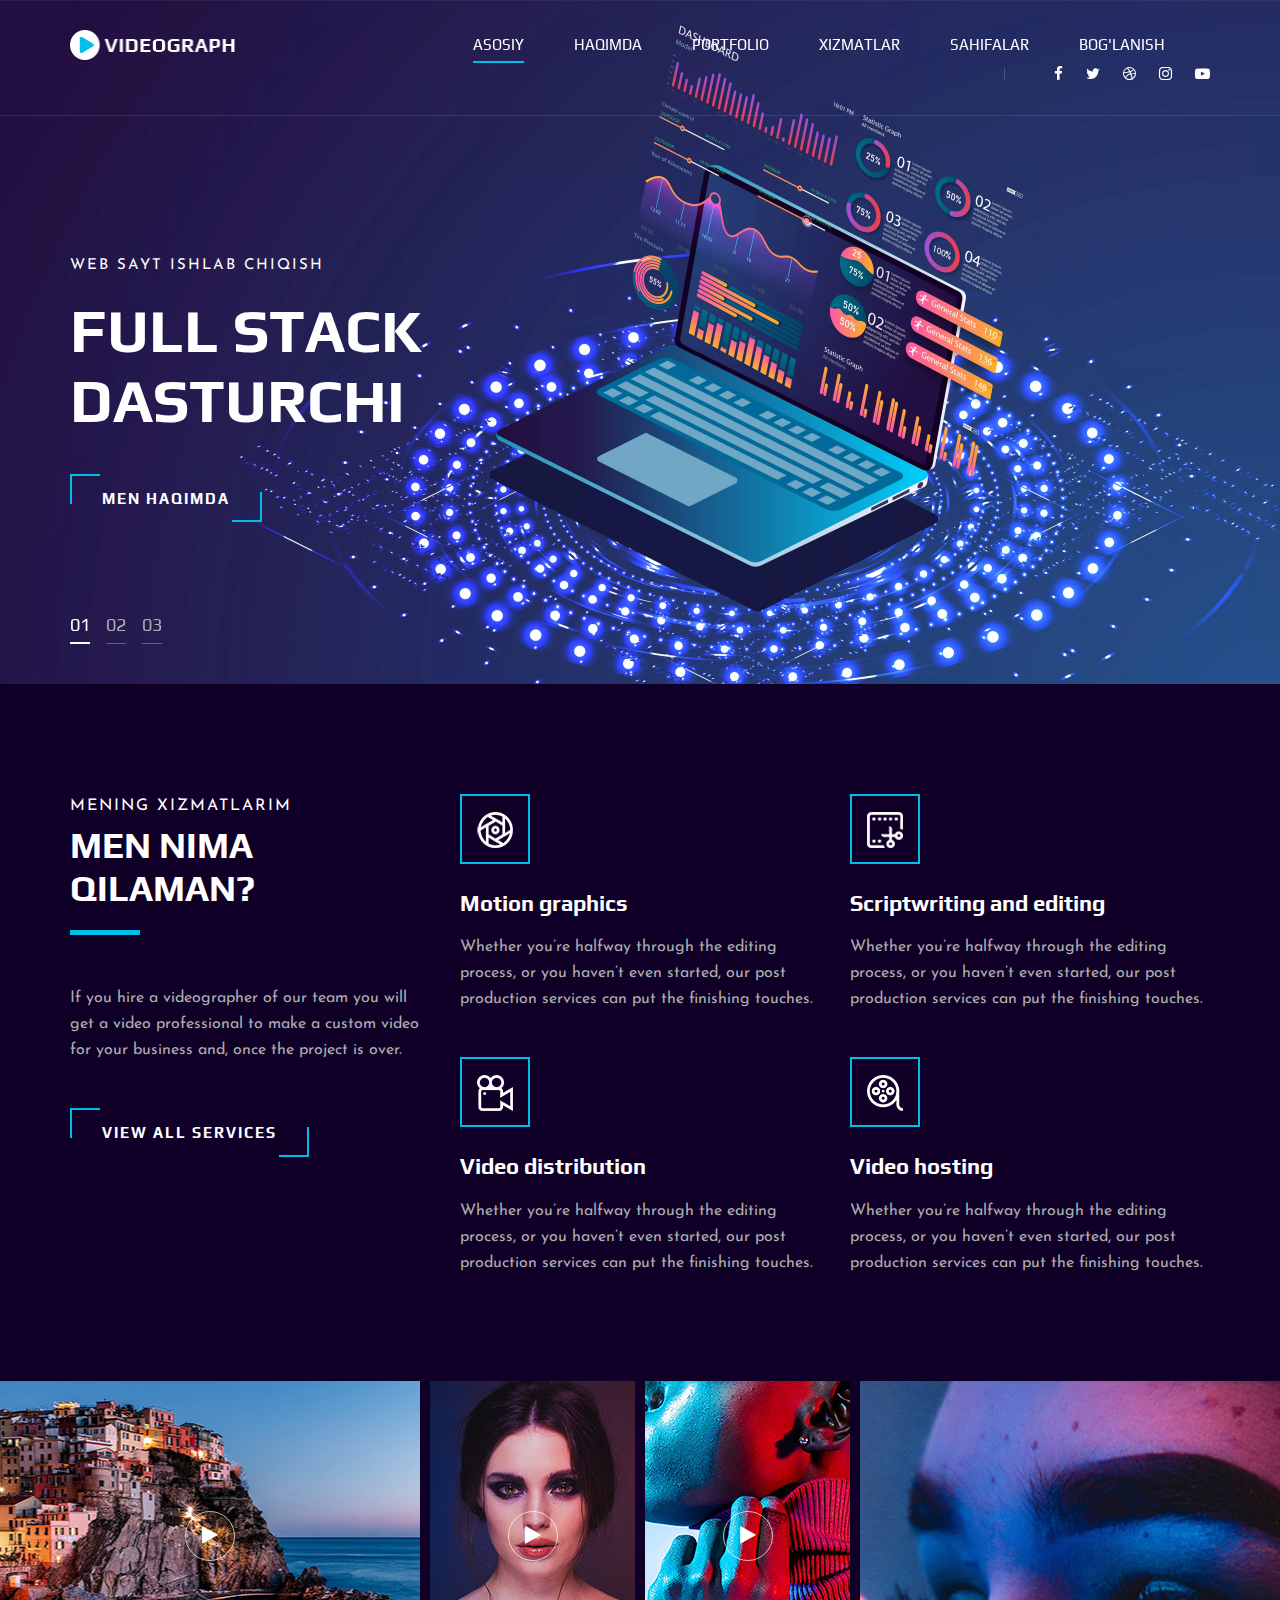
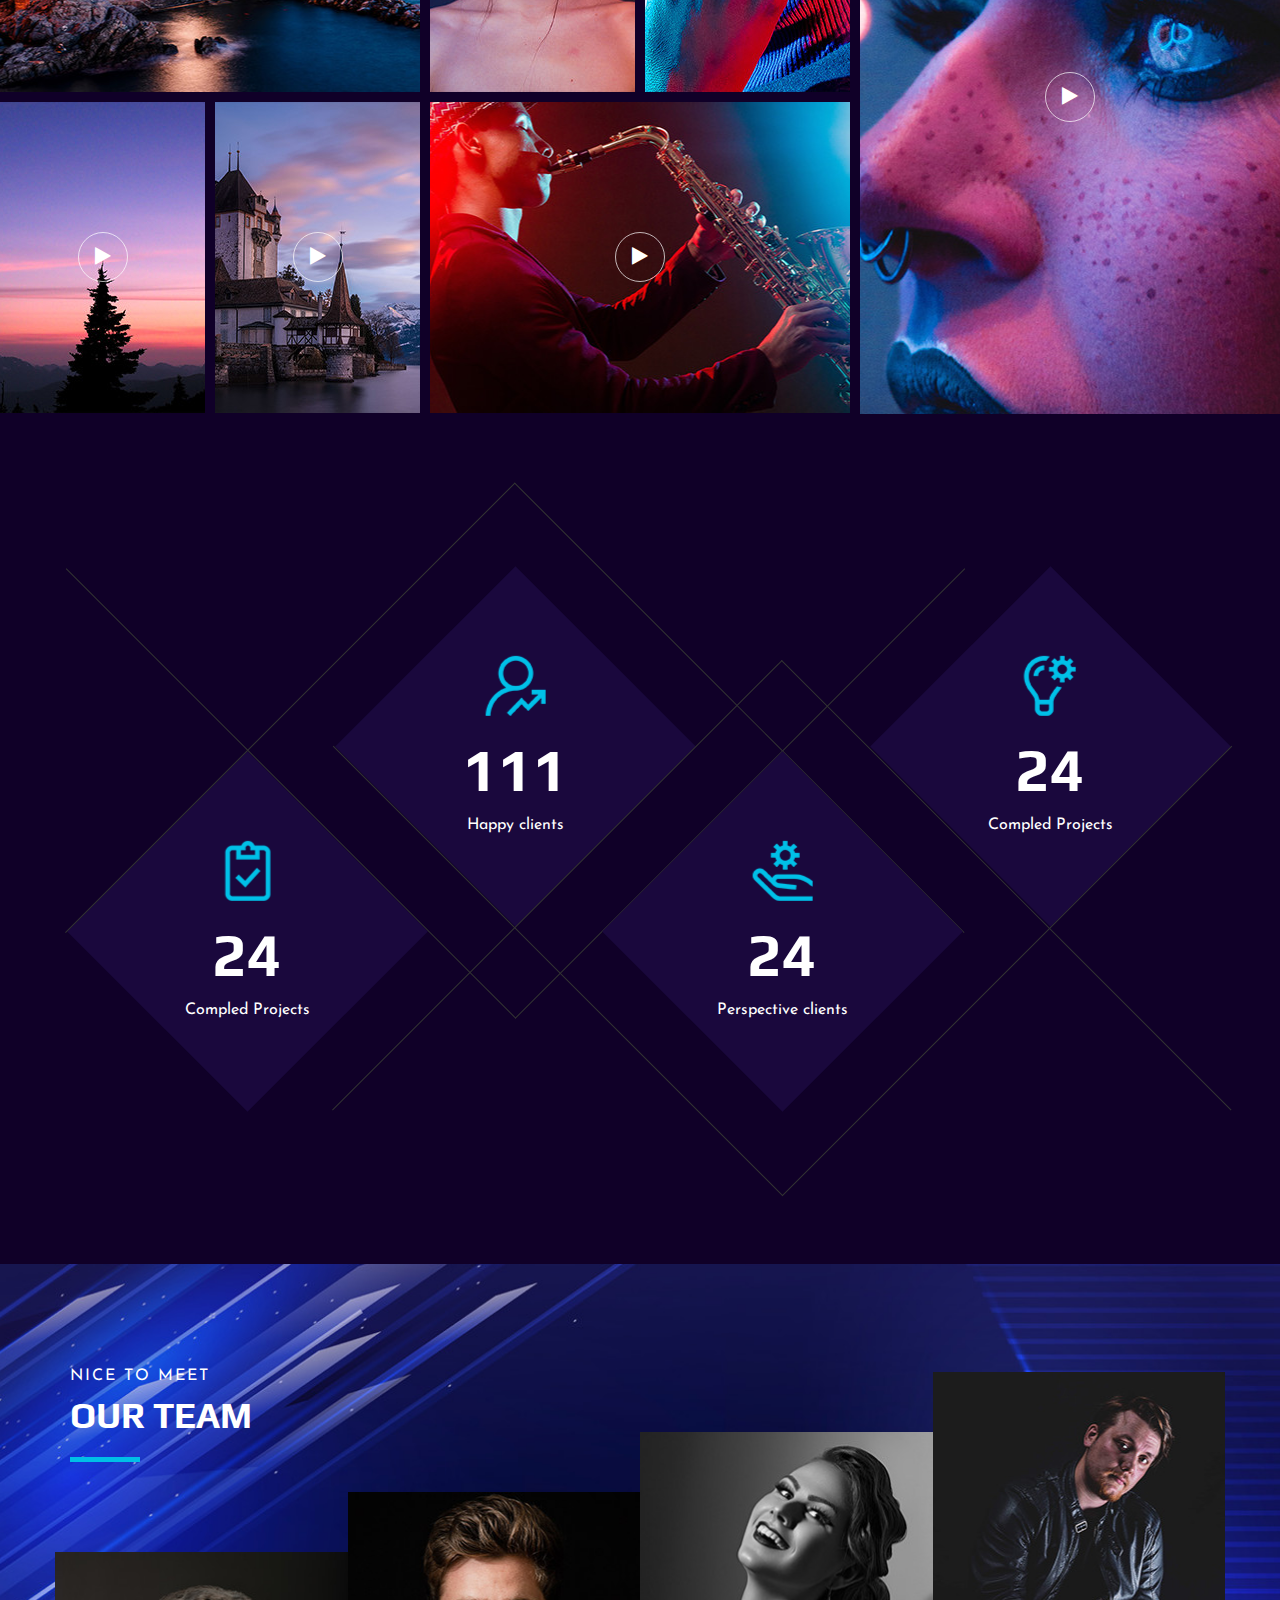
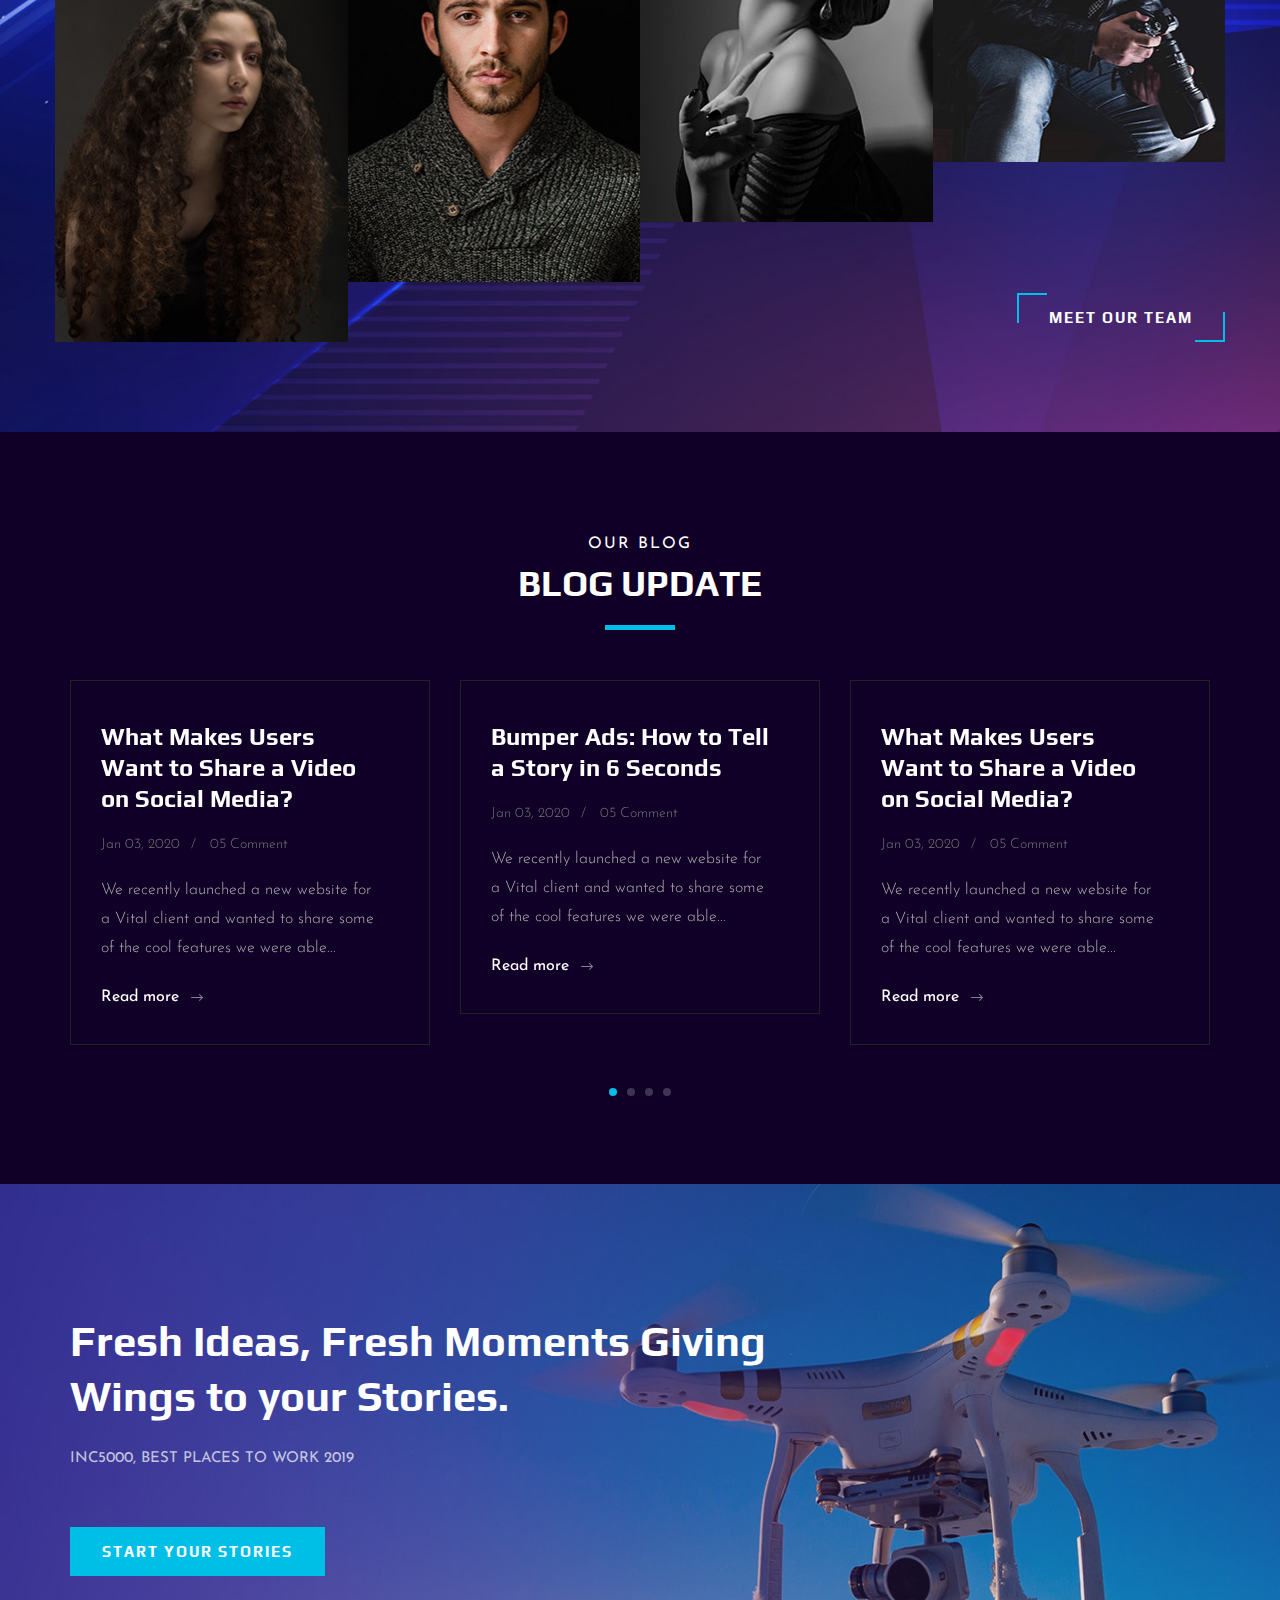
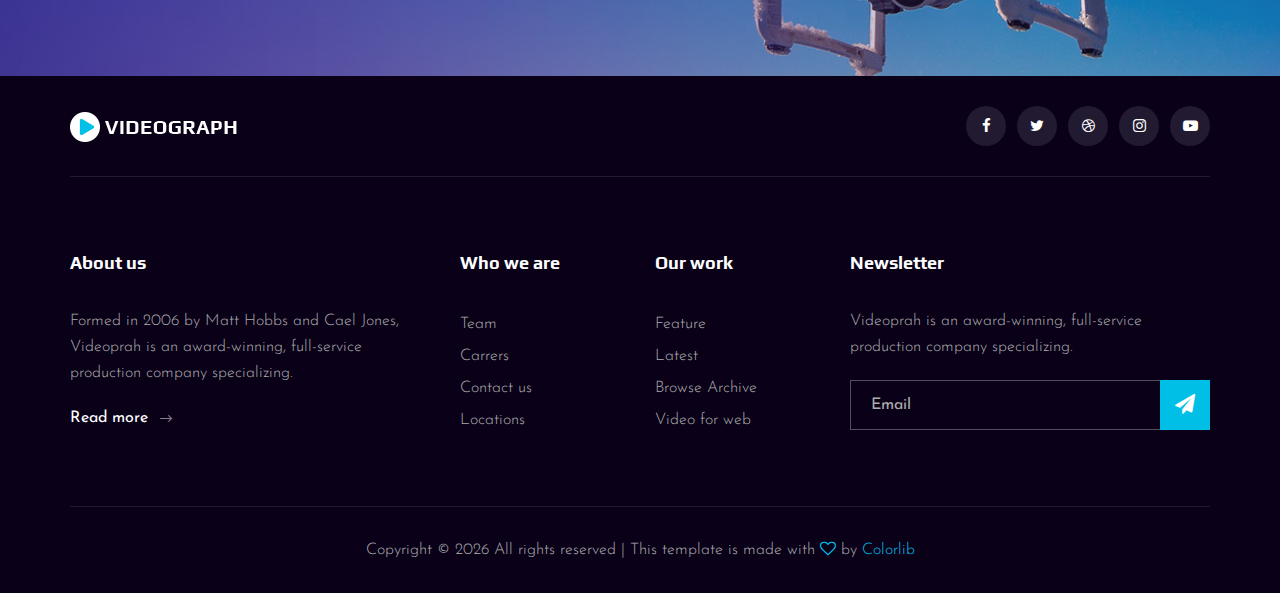
==== index.html @ fadce1e3 "first commit" ====
<!DOCTYPE html>
<html lang="zxx">

<head>
    <meta charset="UTF-8">
    <meta name="description" content="Videograph Template">
    <meta name="keywords" content="Videograph, unica, creative, html">
    <meta name="viewport" content="width=device-width, initial-scale=1.0">
    <meta http-equiv="X-UA-Compatible" content="ie=edge">
    <title>Abdulaziz</title>

    <!-- Google Font -->
    <link href="https://fonts.googleapis.com/css2?family=Play:wght@400;700&display=swap" rel="stylesheet">
    <link href="https://fonts.googleapis.com/css2?family=Josefin+Sans:wght@300;400;500;600;700&display=swap"
        rel="stylesheet">

    <!-- Css Styles -->
    <link rel="stylesheet" href="css/bootstrap.min.css" type="text/css">
    <link rel="stylesheet" href="css/font-awesome.min.css" type="text/css">
    <link rel="stylesheet" href="css/elegant-icons.css" type="text/css">
    <link rel="stylesheet" href="css/owl.carousel.min.css" type="text/css">
    <link rel="stylesheet" href="css/magnific-popup.css" type="text/css">
    <link rel="stylesheet" href="css/slicknav.min.css" type="text/css">
    <link rel="stylesheet" href="css/style.css" type="text/css">
</head>

<body>
    <!-- Page Preloder -->
    <div id="preloder">
        <div class="loader"></div>
    </div>

    <!-- Header Section Begin -->
    <header class="header">
        <div class="container">
            <div class="row">
                <div class="col-lg-2">
                    <div class="header__logo">
                        <a href="./index.html"><img src="img/logo.png" alt=""></a>
                    </div>
                </div>
                <div class="col-lg-10">
                    <div class="header__nav__option">
                        <nav class="header__nav__menu mobile-menu">
                            <ul>
                                <li class="active"><a href="./index.html">Asosiy</a></li>
                                <li><a href="./about.html">Haqimda</a></li>
                                <li><a href="./portfolio.html">Portfolio</a></li>
                                <li><a href="./services.html">Xizmatlar</a></li>
                                <li><a href="#">Sahifalar</a>
                                    <ul class="dropdown">
                                        <li><a href="./about.html">Haqimda</a></li>
                                        <li><a href="./portfolio.html">Portfolio</a></li>
                                        <li><a href="./blog.html">Blogim</a></li>
                                        <li><a href="./blog-details.html">Blog Tafsilotlari</a></li>
                                    </ul>
                                </li>
                                <li><a href="./contact.html">Bog'lanish</a></li>
                            </ul>
                        </nav>
                        <div class="header__nav__social">
                            <a href="#"><i class="fa fa-facebook"></i></a>
                            <a href="#"><i class="fa fa-twitter"></i></a>
                            <a href="#"><i class="fa fa-dribbble"></i></a>
                            <a href="#"><i class="fa fa-instagram"></i></a>
                            <a href="#"><i class="fa fa-youtube-play"></i></a>
                        </div>
                    </div>
                </div>
            </div>
            <div id="mobile-menu-wrap"></div>
        </div>
    </header>
    <!-- Header End -->

    <!-- Hero Section Begin -->
    <section class="hero">
        <div class="hero__slider owl-carousel">
            <div class="hero__item set-bg" data-setbg="img/hero/hero2.webp">
                <div class="container">
                    <div class="row">
                        <div class="col-lg-6">
                            <div class="hero__text">
                                <span>Web sayt ishlab chiqish</span>
                                <h2>Full Stack Dasturchi</h2>
                                <a href="#" class="primary-btn">Men haqimda</a>
                            </div>
                        </div>
                    </div>
                </div>
            </div>
            <div class="hero__item set-bg" data-setbg="img/hero/hero6.png">
                <div class="container">
                    <div class="row">
                        <div class="col-lg-6">
                            <div class="hero__text">
                                <span>Muammoni hal qilish</span>
                                <h2>Full Stack Dasturchi</h2>
                                <a href="#" class="primary-btn">Men haqimda</a>
                            </div>
                        </div>
                    </div>
                </div>
            </div>
            <div class="hero__item set-bg" data-setbg="img/hero/hero5.jpg">
                <div class="container">
                    <div class="row">
                        <div class="col-lg-6">
                            <div class="hero__text">
                                <span>API va RESTful Xizmatlari</span>
                                <h2>Full Stack Dasturchi</h2>
                                <a href="#" class="primary-btn">Men haqimda</a>
                            </div>
                        </div>
                    </div>
                </div>
            </div>
        </div>
    </section>
    <!-- Hero Section End -->

    <!-- Services Section Begin -->
    <section class="services spad">
        <div class="container">
            <div class="row">
                <div class="col-lg-4">
                    <div class="services__title">
                        <div class="section-title">
                            <span>Mening Xizmatlarim</span>
                            <h2>Men nima qilaman?</h2>
                        </div>
                        <p>If you hire a videographer of our team you will get a video professional to make a custom
                            video for your business and, once the project is over.</p>
                        <a href="#" class="primary-btn">View all services</a>
                    </div>
                </div>
                <div class="col-lg-8">
                    <div class="row">
                        <div class="col-lg-6 col-md-6 col-sm-6">
                            <div class="services__item">
                                <div class="services__item__icon">
                                    <img src="img/icons/si-1.png" alt="">
                                </div>
                                <h4>Motion graphics</h4>
                                <p>Whether you’re halfway through the editing process, or you haven’t even started, our
                                    post production services can put the finishing touches.</p>
                            </div>
                        </div>
                        <div class="col-lg-6 col-md-6 col-sm-6">
                            <div class="services__item">
                                <div class="services__item__icon">
                                    <img src="img/icons/si-2.png" alt="">
                                </div>
                                <h4>Scriptwriting and editing</h4>
                                <p>Whether you’re halfway through the editing process, or you haven’t even started, our
                                    post production services can put the finishing touches.</p>
                            </div>
                        </div>
                        <div class="col-lg-6 col-md-6 col-sm-6">
                            <div class="services__item">
                                <div class="services__item__icon">
                                    <img src="img/icons/si-3.png" alt="">
                                </div>
                                <h4>Video distribution</h4>
                                <p>Whether you’re halfway through the editing process, or you haven’t even started, our
                                    post production services can put the finishing touches.</p>
                            </div>
                        </div>
                        <div class="col-lg-6 col-md-6 col-sm-6">
                            <div class="services__item">
                                <div class="services__item__icon">
                                    <img src="img/icons/si-4.png" alt="">
                                </div>
                                <h4>Video hosting</h4>
                                <p>Whether you’re halfway through the editing process, or you haven’t even started, our
                                    post production services can put the finishing touches.</p>
                            </div>
                        </div>
                    </div>
                </div>
            </div>
        </div>
    </section>
    <!-- Services Section End -->

    <!-- Work Section Begin -->
    <section class="work">
        <div class="work__gallery">
            <div class="grid-sizer"></div>
            <div class="work__item wide__item set-bg" data-setbg="img/work/work-1.jpg">
                <a href="https://www.youtube.com/watch?v=LXb3EKWsInQ" class="play-btn video-popup"><i
                        class="fa fa-play"></i></a>
                <div class="work__item__hover">
                    <h4>VIP Auto Tires & Service</h4>
                    <ul>
                        <li>eCommerce</li>
                        <li>Magento</li>
                    </ul>
                </div>
            </div>
            <div class="work__item small__item set-bg" data-setbg="img/work/work-2.jpg">
                <a href="https://www.youtube.com/watch?v=LXb3EKWsInQ" class="play-btn video-popup"><i
                        class="fa fa-play"></i></a>
            </div>
            <div class="work__item small__item set-bg" data-setbg="img/work/work-3.jpg">
                <a href="https://www.youtube.com/watch?v=LXb3EKWsInQ" class="play-btn video-popup"><i
                        class="fa fa-play"></i></a>
            </div>
            <div class="work__item large__item set-bg" data-setbg="img/work/work-4.jpg">
                <a href="https://www.youtube.com/watch?v=LXb3EKWsInQ" class="play-btn video-popup"><i
                        class="fa fa-play"></i></a>
                <div class="work__item__hover">
                    <h4>VIP Auto Tires & Service</h4>
                    <ul>
                        <li>eCommerce</li>
                        <li>Magento</li>
                    </ul>
                </div>
            </div>
            <div class="work__item small__item set-bg" data-setbg="img/work/work-5.jpg">
                <a href="https://www.youtube.com/watch?v=LXb3EKWsInQ" class="play-btn video-popup"><i
                        class="fa fa-play"></i></a>
            </div>
            <div class="work__item small__item set-bg" data-setbg="img/work/work-6.jpg">
                <a href="https://www.youtube.com/watch?v=LXb3EKWsInQ" class="play-btn video-popup"><i
                        class="fa fa-play"></i></a>
            </div>
            <div class="work__item wide__item set-bg" data-setbg="img/work/work-7.jpg">
                <a href="https://www.youtube.com/watch?v=LXb3EKWsInQ" class="play-btn video-popup"><i
                        class="fa fa-play"></i></a>
                <div class="work__item__hover">
                    <h4>VIP Auto Tires & Service</h4>
                    <ul>
                        <li>eCommerce</li>
                        <li>Magento</li>
                    </ul>
                </div>
            </div>
        </div>
    </section>
    <!-- Work Section End -->

    <!-- Counter Section Begin -->
    <section class="counter">
        <div class="container">
            <div class="counter__content">
                <div class="row">
                    <div class="col-lg-3 col-md-6 col-sm-6">
                        <div class="counter__item">
                            <div class="counter__item__text">
                                <img src="img/icons/ci-1.png" alt="">
                                <h2 class="counter_num">230</h2>
                                <p>Compled Projects</p>
                            </div>
                        </div>
                    </div>
                    <div class="col-lg-3 col-md-6 col-sm-6">
                        <div class="counter__item second__item">
                            <div class="counter__item__text">
                                <img src="img/icons/ci-2.png" alt="">
                                <h2 class="counter_num">1068</h2>
                                <p>Happy clients</p>
                            </div>
                        </div>
                    </div>
                    <div class="col-lg-3 col-md-6 col-sm-6">
                        <div class="counter__item third__item">
                            <div class="counter__item__text">
                                <img src="img/icons/ci-3.png" alt="">
                                <h2 class="counter_num">230</h2>
                                <p>Perspective clients</p>
                            </div>
                        </div>
                    </div>
                    <div class="col-lg-3 col-md-6 col-sm-6">
                        <div class="counter__item four__item">
                            <div class="counter__item__text">
                                <img src="img/icons/ci-4.png" alt="">
                                <h2 class="counter_num">230</h2>
                                <p>Compled Projects</p>
                            </div>
                        </div>
                    </div>
                </div>
            </div>
        </div>
    </section>
    <!-- Counter Section End -->

    <!-- Team Section Begin -->
    <section class="team spad set-bg" data-setbg="img/team-bg.jpg">
        <div class="container">
            <div class="row">
                <div class="col-lg-12">
                    <div class="section-title team__title">
                        <span>Nice to meet</span>
                        <h2>OUR Team</h2>
                    </div>
                </div>
            </div>
            <div class="row">
                <div class="col-lg-3 col-md-6 col-sm-6 p-0">
                    <div class="team__item set-bg" data-setbg="img/team/team-1.jpg">
                        <div class="team__item__text">
                            <h4>AMANDA STONE</h4>
                            <p>Videographer</p>
                            <div class="team__item__social">
                                <a href="#"><i class="fa fa-facebook"></i></a>
                                <a href="#"><i class="fa fa-twitter"></i></a>
                                <a href="#"><i class="fa fa-dribbble"></i></a>
                                <a href="#"><i class="fa fa-instagram"></i></a>
                            </div>
                        </div>
                    </div>
                </div>
                <div class="col-lg-3 col-md-6 col-sm-6 p-0">
                    <div class="team__item team__item--second set-bg" data-setbg="img/team/team-2.jpg">
                        <div class="team__item__text">
                            <h4>AMANDA STONE</h4>
                            <p>Videographer</p>
                            <div class="team__item__social">
                                <a href="#"><i class="fa fa-facebook"></i></a>
                                <a href="#"><i class="fa fa-twitter"></i></a>
                                <a href="#"><i class="fa fa-dribbble"></i></a>
                                <a href="#"><i class="fa fa-instagram"></i></a>
                            </div>
                        </div>
                    </div>
                </div>
                <div class="col-lg-3 col-md-6 col-sm-6 p-0">
                    <div class="team__item team__item--third set-bg" data-setbg="img/team/team-3.jpg">
                        <div class="team__item__text">
                            <h4>AMANDA STONE</h4>
                            <p>Videographer</p>
                            <div class="team__item__social">
                                <a href="#"><i class="fa fa-facebook"></i></a>
                                <a href="#"><i class="fa fa-twitter"></i></a>
                                <a href="#"><i class="fa fa-dribbble"></i></a>
                                <a href="#"><i class="fa fa-instagram"></i></a>
                            </div>
                        </div>
                    </div>
                </div>
                <div class="col-lg-3 col-md-6 col-sm-6 p-0">
                    <div class="team__item team__item--four set-bg" data-setbg="img/team/team-4.jpg">
                        <div class="team__item__text">
                            <h4>AMANDA STONE</h4>
                            <p>Videographer</p>
                            <div class="team__item__social">
                                <a href="#"><i class="fa fa-facebook"></i></a>
                                <a href="#"><i class="fa fa-twitter"></i></a>
                                <a href="#"><i class="fa fa-dribbble"></i></a>
                                <a href="#"><i class="fa fa-instagram"></i></a>
                            </div>
                        </div>
                    </div>
                </div>
                <div class="col-lg-12 p-0">
                    <div class="team__btn">
                        <a href="#" class="primary-btn">Meet Our Team</a>
                    </div>
                </div>
            </div>
        </div>
    </section>
    <!-- Team Section End -->

    <!-- Latest Blog Section Begin -->
    <section class="latest spad">
        <div class="container">
            <div class="row">
                <div class="col-lg-12">
                    <div class="section-title center-title">
                        <span>Our Blog</span>
                        <h2>Blog Update</h2>
                    </div>
                </div>
            </div>
            <div class="row">
                <div class="latest__slider owl-carousel">
                    <div class="col-lg-4">
                        <div class="blog__item latest__item">
                            <h4>What Makes Users Want to Share a Video on Social Media?</h4>
                            <ul>
                                <li>Jan 03, 2020</li>
                                <li>05 Comment</li>
                            </ul>
                            <p>We recently launched a new website for a Vital client and wanted to share some of the
                                cool features we were able...</p>
                            <a href="#">Read more <span class="arrow_right"></span></a>
                        </div>
                    </div>
                    <div class="col-lg-4">
                        <div class="blog__item latest__item">
                            <h4>Bumper Ads: How to Tell a Story in 6 Seconds</h4>
                            <ul>
                                <li>Jan 03, 2020</li>
                                <li>05 Comment</li>
                            </ul>
                            <p>We recently launched a new website for a Vital client and wanted to share some of the
                                cool features we were able...</p>
                            <a href="#">Read more <span class="arrow_right"></span></a>
                        </div>
                    </div>
                    <div class="col-lg-4">
                        <div class="blog__item latest__item">
                            <h4>What Makes Users Want to Share a Video on Social Media?</h4>
                            <ul>
                                <li>Jan 03, 2020</li>
                                <li>05 Comment</li>
                            </ul>
                            <p>We recently launched a new website for a Vital client and wanted to share some of the
                                cool features we were able...</p>
                            <a href="#">Read more <span class="arrow_right"></span></a>
                        </div>
                    </div>
                    <div class="col-lg-4">
                        <div class="blog__item latest__item">
                            <h4>Bumper Ads: How to Tell a Story in 6 Seconds</h4>
                            <ul>
                                <li>Jan 03, 2020</li>
                                <li>05 Comment</li>
                            </ul>
                            <p>We recently launched a new website for a Vital client and wanted to share some of the
                                cool features we were able...</p>
                            <a href="#">Read more <span class="arrow_right"></span></a>
                        </div>
                    </div>
                    <div class="col-lg-4">
                        <div class="blog__item latest__item">
                            <h4>What Makes Users Want to Share a Video on Social Media?</h4>
                            <ul>
                                <li>Jan 03, 2020</li>
                                <li>05 Comment</li>
                            </ul>
                            <p>We recently launched a new website for a Vital client and wanted to share some of the
                                cool features we were able...</p>
                            <a href="#">Read more <span class="arrow_right"></span></a>
                        </div>
                    </div>
                    <div class="col-lg-4">
                        <div class="blog__item latest__item">
                            <h4>What Makes Users Want to Share a Video on Social Media?</h4>
                            <ul>
                                <li>Jan 03, 2020</li>
                                <li>05 Comment</li>
                            </ul>
                            <p>We recently launched a new website for a Vital client and wanted to share some of the
                                cool features we were able...</p>
                            <a href="#">Read more <span class="arrow_right"></span></a>
                        </div>
                    </div>
                    <div class="col-lg-4">
                        <div class="blog__item latest__item">
                            <h4>What Makes Users Want to Share a Video on Social Media?</h4>
                            <ul>
                                <li>Jan 03, 2020</li>
                                <li>05 Comment</li>
                            </ul>
                            <p>We recently launched a new website for a Vital client and wanted to share some of the
                                cool features we were able...</p>
                            <a href="#">Read more <span class="arrow_right"></span></a>
                        </div>
                    </div>
                </div>
            </div>
        </div>
    </section>
    <!-- Latest Blog Section End -->

    <!-- Call To Action Section Begin -->
    <section class="callto spad set-bg" data-setbg="img/callto-bg.jpg">
        <div class="container">
            <div class="row">
                <div class="col-lg-8">
                    <div class="callto__text">
                        <h2>Fresh Ideas, Fresh Moments Giving Wings to your Stories.</h2>
                        <p>INC5000, Best places to work 2019</p>
                        <a href="#">Start your stories</a>
                    </div>
                </div>
            </div>
        </div>
    </section>
    <!-- Call To Action Section End -->

    <!-- Footer Section Begin -->
    <footer class="footer">
        <div class="container">
            <div class="footer__top">
                <div class="row">
                    <div class="col-lg-6 col-md-6">
                        <div class="footer__top__logo">
                            <a href="#"><img src="img/logo.png" alt=""></a>
                        </div>
                    </div>
                    <div class="col-lg-6 col-md-6">
                        <div class="footer__top__social">
                            <a href="#"><i class="fa fa-facebook"></i></a>
                            <a href="#"><i class="fa fa-twitter"></i></a>
                            <a href="#"><i class="fa fa-dribbble"></i></a>
                            <a href="#"><i class="fa fa-instagram"></i></a>
                            <a href="#"><i class="fa fa-youtube-play"></i></a>
                        </div>
                    </div>
                </div>
            </div>
            <div class="footer__option">
                <div class="row">
                    <div class="col-lg-4 col-md-6 col-sm-6">
                        <div class="footer__option__item">
                            <h5>About us</h5>
                            <p>Formed in 2006 by Matt Hobbs and Cael Jones, Videoprah is an award-winning, full-service
                                production company specializing.</p>
                            <a href="#" class="read__more">Read more <span class="arrow_right"></span></a>
                        </div>
                    </div>
                    <div class="col-lg-2 col-md-3 col-sm-3">
                        <div class="footer__option__item">
                            <h5>Who we are</h5>
                            <ul>
                                <li><a href="#">Team</a></li>
                                <li><a href="#">Carrers</a></li>
                                <li><a href="#">Contact us</a></li>
                                <li><a href="#">Locations</a></li>
                            </ul>
                        </div>
                    </div>
                    <div class="col-lg-2 col-md-3 col-sm-3">
                        <div class="footer__option__item">
                            <h5>Our work</h5>
                            <ul>
                                <li><a href="#">Feature</a></li>
                                <li><a href="#">Latest</a></li>
                                <li><a href="#">Browse Archive</a></li>
                                <li><a href="#">Video for web</a></li>
                            </ul>
                        </div>
                    </div>
                    <div class="col-lg-4 col-md-12">
                        <div class="footer__option__item">
                            <h5>Newsletter</h5>
                            <p>Videoprah is an award-winning, full-service production company specializing.</p>
                            <form action="#">
                                <input type="text" placeholder="Email">
                                <button type="submit"><i class="fa fa-send"></i></button>
                            </form>
                        </div>
                    </div>
                </div>
            </div>
            <div class="footer__copyright">
                <div class="row">
                    <div class="col-lg-12 text-center">
                        <!-- Link back to Colorlib can't be removed. Template is licensed under CC BY 3.0. -->
                        <p class="footer__copyright__text">Copyright &copy;
                            <script>
                                document.write(new Date().getFullYear());
                            </script>
                            All rights reserved | This template is made with <i class="fa fa-heart-o"
                                aria-hidden="true"></i> by <a href="https://colorlib.com" target="_blank">Colorlib</a>
                        </p>
                        <!-- Link back to Colorlib can't be removed. Template is licensed under CC BY 3.0. -->
                    </div>
                </div>
            </div>
        </div>
    </footer>
    <!-- Footer Section End -->

    <!-- Js Plugins -->
    <script src="js/jquery-3.3.1.min.js"></script>
    <script src="js/bootstrap.min.js"></script>
    <script src="js/jquery.magnific-popup.min.js"></script>
    <script src="js/mixitup.min.js"></script>
    <script src="js/masonry.pkgd.min.js"></script>
    <script src="js/jquery.slicknav.js"></script>
    <script src="js/owl.carousel.min.js"></script>
    <script src="js/main.js"></script>
</body>

</html>
---- css/elegant-icons.css ----
@font-face {
	font-family: 'ElegantIcons';
	src:url('../fonts/ElegantIcons.eot');
	src:url('../fonts/ElegantIcons.eot?#iefix') format('embedded-opentype'),
		url('../fonts/ElegantIcons.woff') format('woff'),
		url('../fonts/ElegantIcons.ttf') format('truetype'),
		url('../fonts/ElegantIcons.svg#ElegantIcons') format('svg');
	font-weight: normal;
	font-style: normal;
}

/* Use the following CSS code if you want to use data attributes for inserting your icons */
[data-icon]:before {
	font-family: 'ElegantIcons';
	content: attr(data-icon);
	speak: none;
	font-weight: normal;
	font-variant: normal;
	text-transform: none;
	line-height: 1;
	-webkit-font-smoothing: antialiased;
	-moz-osx-font-smoothing: grayscale;
}

/* Use the following CSS code if you want to have a class per icon */
/*
Instead of a list of all class selectors,
you can use the generic selector below, but it's slower:
[class*="your-class-prefix"] {
*/
.arrow_up, .arrow_down, .arrow_left, .arrow_right, .arrow_left-up, .arrow_right-up, .arrow_right-down, .arrow_left-down, .arrow-up-down, .arrow_up-down_alt, .arrow_left-right_alt, .arrow_left-right, .arrow_expand_alt2, .arrow_expand_alt, .arrow_condense, .arrow_expand, .arrow_move, .arrow_carrot-up, .arrow_carrot-down, .arrow_carrot-left, .arrow_carrot-right, .arrow_carrot-2up, .arrow_carrot-2down, .arrow_carrot-2left, .arrow_carrot-2right, .arrow_carrot-up_alt2, .arrow_carrot-down_alt2, .arrow_carrot-left_alt2, .arrow_carrot-right_alt2, .arrow_carrot-2up_alt2, .arrow_carrot-2down_alt2, .arrow_carrot-2left_alt2, .arrow_carrot-2right_alt2, .arrow_triangle-up, .arrow_triangle-down, .arrow_triangle-left, .arrow_triangle-right, .arrow_triangle-up_alt2, .arrow_triangle-down_alt2, .arrow_triangle-left_alt2, .arrow_triangle-right_alt2, .arrow_back, .icon_minus-06, .icon_plus, .icon_close, .icon_check, .icon_minus_alt2, .icon_plus_alt2, .icon_close_alt2, .icon_check_alt2, .icon_zoom-out_alt, .icon_zoom-in_alt, .icon_search, .icon_box-empty, .icon_box-selected, .icon_minus-box, .icon_plus-box, .icon_box-checked, .icon_circle-empty, .icon_circle-slelected, .icon_stop_alt2, .icon_stop, .icon_pause_alt2, .icon_pause, .icon_menu, .icon_menu-square_alt2, .icon_menu-circle_alt2, .icon_ul, .icon_ol, .icon_adjust-horiz, .icon_adjust-vert, .icon_document_alt, .icon_documents_alt, .icon_pencil, .icon_pencil-edit_alt, .icon_pencil-edit, .icon_folder-alt, .icon_folder-open_alt, .icon_folder-add_alt, .icon_info_alt, .icon_error-oct_alt, .icon_error-circle_alt, .icon_error-triangle_alt, .icon_question_alt2, .icon_question, .icon_comment_alt, .icon_chat_alt, .icon_vol-mute_alt, .icon_volume-low_alt, .icon_volume-high_alt, .icon_quotations, .icon_quotations_alt2, .icon_clock_alt, .icon_lock_alt, .icon_lock-open_alt, .icon_key_alt, .icon_cloud_alt, .icon_cloud-upload_alt, .icon_cloud-download_alt, .icon_image, .icon_images, .icon_lightbulb_alt, .icon_gift_alt, .icon_house_alt, .icon_genius, .icon_mobile, .icon_tablet, .icon_laptop, .icon_desktop, .icon_camera_alt, .icon_mail_alt, .icon_cone_alt, .icon_ribbon_alt, .icon_bag_alt, .icon_creditcard, .icon_cart_alt, .icon_paperclip, .icon_tag_alt, .icon_tags_alt, .icon_trash_alt, .icon_cursor_alt, .icon_mic_alt, .icon_compass_alt, .icon_pin_alt, .icon_pushpin_alt, .icon_map_alt, .icon_drawer_alt, .icon_toolbox_alt, .icon_book_alt, .icon_calendar, .icon_film, .icon_table, .icon_contacts_alt, .icon_headphones, .icon_lifesaver, .icon_piechart, .icon_refresh, .icon_link_alt, .icon_link, .icon_loading, .icon_blocked, .icon_archive_alt, .icon_heart_alt, .icon_star_alt, .icon_star-half_alt, .icon_star, .icon_star-half, .icon_tools, .icon_tool, .icon_cog, .icon_cogs, .arrow_up_alt, .arrow_down_alt, .arrow_left_alt, .arrow_right_alt, .arrow_left-up_alt, .arrow_right-up_alt, .arrow_right-down_alt, .arrow_left-down_alt, .arrow_condense_alt, .arrow_expand_alt3, .arrow_carrot_up_alt, .arrow_carrot-down_alt, .arrow_carrot-left_alt, .arrow_carrot-right_alt, .arrow_carrot-2up_alt, .arrow_carrot-2dwnn_alt, .arrow_carrot-2left_alt, .arrow_carrot-2right_alt, .arrow_triangle-up_alt, .arrow_triangle-down_alt, .arrow_triangle-left_alt, .arrow_triangle-right_alt, .icon_minus_alt, .icon_plus_alt, .icon_close_alt, .icon_check_alt, .icon_zoom-out, .icon_zoom-in, .icon_stop_alt, .icon_menu-square_alt, .icon_menu-circle_alt, .icon_document, .icon_documents, .icon_pencil_alt, .icon_folder, .icon_folder-open, .icon_folder-add, .icon_folder_upload, .icon_folder_download, .icon_info, .icon_error-circle, .icon_error-oct, .icon_error-triangle, .icon_question_alt, .icon_comment, .icon_chat, .icon_vol-mute, .icon_volume-low, .icon_volume-high, .icon_quotations_alt, .icon_clock, .icon_lock, .icon_lock-open, .icon_key, .icon_cloud, .icon_cloud-upload, .icon_cloud-download, .icon_lightbulb, .icon_gift, .icon_house, .icon_camera, .icon_mail, .icon_cone, .icon_ribbon, .icon_bag, .icon_cart, .icon_tag, .icon_tags, .icon_trash, .icon_cursor, .icon_mic, .icon_compass, .icon_pin, .icon_pushpin, .icon_map, .icon_drawer, .icon_toolbox, .icon_book, .icon_contacts, .icon_archive, .icon_heart, .icon_profile, .icon_group, .icon_grid-2x2, .icon_grid-3x3, .icon_music, .icon_pause_alt, .icon_phone, .icon_upload, .icon_download, .social_facebook, .social_twitter, .social_pinterest, .social_googleplus, .social_tumblr, .social_tumbleupon, .social_wordpress, .social_instagram, .social_dribbble, .social_vimeo, .social_linkedin, .social_rss, .social_deviantart, .social_share, .social_myspace, .social_skype, .social_youtube, .social_picassa, .social_googledrive, .social_flickr, .social_blogger, .social_spotify, .social_delicious, .social_facebook_circle, .social_twitter_circle, .social_pinterest_circle, .social_googleplus_circle, .social_tumblr_circle, .social_stumbleupon_circle, .social_wordpress_circle, .social_instagram_circle, .social_dribbble_circle, .social_vimeo_circle, .social_linkedin_circle, .social_rss_circle, .social_deviantart_circle, .social_share_circle, .social_myspace_circle, .social_skype_circle, .social_youtube_circle, .social_picassa_circle, .social_googledrive_alt2, .social_flickr_circle, .social_blogger_circle, .social_spotify_circle, .social_delicious_circle, .social_facebook_square, .social_twitter_square, .social_pinterest_square, .social_googleplus_square, .social_tumblr_square, .social_stumbleupon_square, .social_wordpress_square, .social_instagram_square, .social_dribbble_square, .social_vimeo_square, .social_linkedin_square, .social_rss_square, .social_deviantart_square, .social_share_square, .social_myspace_square, .social_skype_square, .social_youtube_square, .social_picassa_square, .social_googledrive_square, .social_flickr_square, .social_blogger_square, .social_spotify_square, .social_delicious_square, .icon_printer, .icon_calulator, .icon_building, .icon_floppy, .icon_drive, .icon_search-2, .icon_id, .icon_id-2, .icon_puzzle, .icon_like, .icon_dislike, .icon_mug, .icon_currency, .icon_wallet, .icon_pens, .icon_easel, .icon_flowchart, .icon_datareport, .icon_briefcase, .icon_shield, .icon_percent, .icon_globe, .icon_globe-2, .icon_target, .icon_hourglass, .icon_balance, .icon_rook, .icon_printer-alt, .icon_calculator_alt, .icon_building_alt, .icon_floppy_alt, .icon_drive_alt, .icon_search_alt, .icon_id_alt, .icon_id-2_alt, .icon_puzzle_alt, .icon_like_alt, .icon_dislike_alt, .icon_mug_alt, .icon_currency_alt, .icon_wallet_alt, .icon_pens_alt, .icon_easel_alt, .icon_flowchart_alt, .icon_datareport_alt, .icon_briefcase_alt, .icon_shield_alt, .icon_percent_alt, .icon_globe_alt, .icon_clipboard {
	font-family: 'ElegantIcons';
	speak: none;
	font-style: normal;
	font-weight: normal;
	font-variant: normal;
	text-transform: none;
	line-height: 1;
	-webkit-font-smoothing: antialiased;
}
.arrow_up:before {
	content: "\21";
}
.arrow_down:before {
	content: "\22";
}
.arrow_left:before {
	content: "\23";
}
.arrow_right:before {
	content: "\24";
}
.arrow_left-up:before {
	content: "\25";
}
.arrow_right-up:before {
	content: "\26";
}
.arrow_right-down:before {
	content: "\27";
}
.arrow_left-down:before {
	content: "\28";
}
.arrow-up-down:before {
	content: "\29";
}
.arrow_up-down_alt:before {
	content: "\2a";
}
.arrow_left-right_alt:before {
	content: "\2b";
}
.arrow_left-right:before {
	content: "\2c";
}
.arrow_expand_alt2:before {
	content: "\2d";
}
.arrow_expand_alt:before {
	content: "\2e";
}
.arrow_condense:before {
	content: "\2f";
}
.arrow_expand:before {
	content: "\30";
}
.arrow_move:before {
	content: "\31";
}
.arrow_carrot-up:before {
	content: "\32";
}
.arrow_carrot-down:before {
	content: "\33";
}
.arrow_carrot-left:before {
	content: "\34";
}
.arrow_carrot-right:before {
	content: "\35";
}
.arrow_carrot-2up:before {
	content: "\36";
}
.arrow_carrot-2down:before {
	content: "\37";
}
.arrow_carrot-2left:before {
	content: "\38";
}
.arrow_carrot-2right:before {
	content: "\39";
}
.arrow_carrot-up_alt2:before {
	content: "\3a";
}
.arrow_carrot-down_alt2:before {
	content: "\3b";
}
.arrow_carrot-left_alt2:before {
	content: "\3c";
}
.arrow_carrot-right_alt2:before {
	content: "\3d";
}
.arrow_carrot-2up_alt2:before {
	content: "\3e";
}
.arrow_carrot-2down_alt2:before {
	content: "\3f";
}
.arrow_carrot-2left_alt2:before {
	content: "\40";
}
.arrow_carrot-2right_alt2:before {
	content: "\41";
}
.arrow_triangle-up:before {
	content: "\42";
}
.arrow_triangle-down:before {
	content: "\43";
}
.arrow_triangle-left:before {
	content: "\44";
}
.arrow_triangle-right:before {
	content: "\45";
}
.arrow_triangle-up_alt2:before {
	content: "\46";
}
.arrow_triangle-down_alt2:before {
	content: "\47";
}
.arrow_triangle-left_alt2:before {
	content: "\48";
}
.arrow_triangle-right_alt2:before {
	content: "\49";
}
.arrow_back:before {
	content: "\4a";
}
.icon_minus-06:before {
	content: "\4b";
}
.icon_plus:before {
	content: "\4c";
}
.icon_close:before {
	content: "\4d";
}
.icon_check:before {
	content: "\4e";
}
.icon_minus_alt2:before {
	content: "\4f";
}
.icon_plus_alt2:before {
	content: "\50";
}
.icon_close_alt2:before {
	content: "\51";
}
.icon_check_alt2:before {
	content: "\52";
}
.icon_zoom-out_alt:before {
	content: "\53";
}
.icon_zoom-in_alt:before {
	content: "\54";
}
.icon_search:before {
	content: "\55";
}
.icon_box-empty:before {
	content: "\56";
}
.icon_box-selected:before {
	content: "\57";
}
.icon_minus-box:before {
	content: "\58";
}
.icon_plus-box:before {
	content: "\59";
}
.icon_box-checked:before {
	content: "\5a";
}
.icon_circle-empty:before {
	content: "\5b";
}
.icon_circle-slelected:before {
	content: "\5c";
}
.icon_stop_alt2:before {
	content: "\5d";
}
.icon_stop:before {
	content: "\5e";
}
.icon_pause_alt2:before {
	content: "\5f";
}
.icon_pause:before {
	content: "\60";
}
.icon_menu:before {
	content: "\61";
}
.icon_menu-square_alt2:before {
	content: "\62";
}
.icon_menu-circle_alt2:before {
	content: "\63";
}
.icon_ul:before {
	content: "\64";
}
.icon_ol:before {
	content: "\65";
}
.icon_adjust-horiz:before {
	content: "\66";
}
.icon_adjust-vert:before {
	content: "\67";
}
.icon_document_alt:before {
	content: "\68";
}
.icon_documents_alt:before {
	content: "\69";
}
.icon_pencil:before {
	content: "\6a";
}
.icon_pencil-edit_alt:before {
	content: "\6b";
}
.icon_pencil-edit:before {
	content: "\6c";
}
.icon_folder-alt:before {
	content: "\6d";
}
.icon_folder-open_alt:before {
	content: "\6e";
}
.icon_folder-add_alt:before {
	content: "\6f";
}
.icon_info_alt:before {
	content: "\70";
}
.icon_error-oct_alt:before {
	content: "\71";
}
.icon_error-circle_alt:before {
	content: "\72";
}
.icon_error-triangle_alt:before {
	content: "\73";
}
.icon_question_alt2:before {
	content: "\74";
}
.icon_question:before {
	content: "\75";
}
.icon_comment_alt:before {
	content: "\76";
}
.icon_chat_alt:before {
	content: "\77";
}
.icon_vol-mute_alt:before {
	content: "\78";
}
.icon_volume-low_alt:before {
	content: "\79";
}
.icon_volume-high_alt:before {
	content: "\7a";
}
.icon_quotations:before {
	content: "\7b";
}
.icon_quotations_alt2:before {
	content: "\7c";
}
.icon_clock_alt:before {
	content: "\7d";
}
.icon_lock_alt:before {
	content: "\7e";
}
.icon_lock-open_alt:before {
	content: "\e000";
}
.icon_key_alt:before {
	content: "\e001";
}
.icon_cloud_alt:before {
	content: "\e002";
}
.icon_cloud-upload_alt:before {
	content: "\e003";
}
.icon_cloud-download_alt:before {
	content: "\e004";
}
.icon_image:before {
	content: "\e005";
}
.icon_images:before {
	content: "\e006";
}
.icon_lightbulb_alt:before {
	content: "\e007";
}
.icon_gift_alt:before {
	content: "\e008";
}
.icon_house_alt:before {
	content: "\e009";
}
.icon_genius:before {
	content: "\e00a";
}
.icon_mobile:before {
	content: "\e00b";
}
.icon_tablet:before {
	content: "\e00c";
}
.icon_laptop:before {
	content: "\e00d";
}
.icon_desktop:before {
	content: "\e00e";
}
.icon_camera_alt:before {
	content: "\e00f";
}
.icon_mail_alt:before {
	content: "\e010";
}
.icon_cone_alt:before {
	content: "\e011";
}
.icon_ribbon_alt:before {
	content: "\e012";
}
.icon_bag_alt:before {
	content: "\e013";
}
.icon_creditcard:before {
	content: "\e014";
}
.icon_cart_alt:before {
	content: "\e015";
}
.icon_paperclip:before {
	content: "\e016";
}
.icon_tag_alt:before {
	content: "\e017";
}
.icon_tags_alt:before {
	content: "\e018";
}
.icon_trash_alt:before {
	content: "\e019";
}
.icon_cursor_alt:before {
	content: "\e01a";
}
.icon_mic_alt:before {
	content: "\e01b";
}
.icon_compass_alt:before {
	content: "\e01c";
}
.icon_pin_alt:before {
	content: "\e01d";
}
.icon_pushpin_alt:before {
	content: "\e01e";
}
.icon_map_alt:before {
	content: "\e01f";
}
.icon_drawer_alt:before {
	content: "\e020";
}
.icon_toolbox_alt:before {
	content: "\e021";
}
.icon_book_alt:before {
	content: "\e022";
}
.icon_calendar:before {
	content: "\e023";
}
.icon_film:before {
	content: "\e024";
}
.icon_table:before {
	content: "\e025";
}
.icon_contacts_alt:before {
	content: "\e026";
}
.icon_headphones:before {
	content: "\e027";
}
.icon_lifesaver:before {
	content: "\e028";
}
.icon_piechart:before {
	content: "\e029";
}
.icon_refresh:before {
	content: "\e02a";
}
.icon_link_alt:before {
	content: "\e02b";
}
.icon_link:before {
	content: "\e02c";
}
.icon_loading:before {
	content: "\e02d";
}
.icon_blocked:before {
	content: "\e02e";
}
.icon_archive_alt:before {
	content: "\e02f";
}
.icon_heart_alt:before {
	content: "\e030";
}
.icon_star_alt:before {
	content: "\e031";
}
.icon_star-half_alt:before {
	content: "\e032";
}
.icon_star:before {
	content: "\e033";
}
.icon_star-half:before {
	content: "\e034";
}
.icon_tools:before {
	content: "\e035";
}
.icon_tool:before {
	content: "\e036";
}
.icon_cog:before {
	content: "\e037";
}
.icon_cogs:before {
	content: "\e038";
}
.arrow_up_alt:before {
	content: "\e039";
}
.arrow_down_alt:before {
	content: "\e03a";
}
.arrow_left_alt:before {
	content: "\e03b";
}
.arrow_right_alt:before {
	content: "\e03c";
}
.arrow_left-up_alt:before {
	content: "\e03d";
}
.arrow_right-up_alt:before {
	content: "\e03e";
}
.arrow_right-down_alt:before {
	content: "\e03f";
}
.arrow_left-down_alt:before {
	content: "\e040";
}
.arrow_condense_alt:before {
	content: "\e041";
}
.arrow_expand_alt3:before {
	content: "\e042";
}
.arrow_carrot_up_alt:before {
	content: "\e043";
}
.arrow_carrot-down_alt:before {
	content: "\e044";
}
.arrow_carrot-left_alt:before {
	content: "\e045";
}
.arrow_carrot-right_alt:before {
	content: "\e046";
}
.arrow_carrot-2up_alt:before {
	content: "\e047";
}
.arrow_carrot-2dwnn_alt:before {
	content: "\e048";
}
.arrow_carrot-2left_alt:before {
	content: "\e049";
}
.arrow_carrot-2right_alt:before {
	content: "\e04a";
}
.arrow_triangle-up_alt:before {
	content: "\e04b";
}
.arrow_triangle-down_alt:before {
	content: "\e04c";
}
.arrow_triangle-left_alt:before {
	content: "\e04d";
}
.arrow_triangle-right_alt:before {
	content: "\e04e";
}
.icon_minus_alt:before {
	content: "\e04f";
}
.icon_plus_alt:before {
	content: "\e050";
}
.icon_close_alt:before {
	content: "\e051";
}
.icon_check_alt:before {
	content: "\e052";
}
.icon_zoom-out:before {
	content: "\e053";
}
.icon_zoom-in:before {
	content: "\e054";
}
.icon_stop_alt:before {
	content: "\e055";
}
.icon_menu-square_alt:before {
	content: "\e056";
}
.icon_menu-circle_alt:before {
	content: "\e057";
}
.icon_document:before {
	content: "\e058";
}
.icon_documents:before {
	content: "\e059";
}
.icon_pencil_alt:before {
	content: "\e05a";
}
.icon_folder:before {
	content: "\e05b";
}
.icon_folder-open:before {
	content: "\e05c";
}
.icon_folder-add:before {
	content: "\e05d";
}
.icon_folder_upload:before {
	content: "\e05e";
}
.icon_folder_download:before {
	content: "\e05f";
}
.icon_info:before {
	content: "\e060";
}
.icon_error-circle:before {
	content: "\e061";
}
.icon_error-oct:before {
	content: "\e062";
}
.icon_error-triangle:before {
	content: "\e063";
}
.icon_question_alt:before {
	content: "\e064";
}
.icon_comment:before {
	content: "\e065";
}
.icon_chat:before {
	content: "\e066";
}
.icon_vol-mute:before {
	content: "\e067";
}
.icon_volume-low:before {
	content: "\e068";
}
.icon_volume-high:before {
	content: "\e069";
}
.icon_quotations_alt:before {
	content: "\e06a";
}
.icon_clock:before {
	content: "\e06b";
}
.icon_lock:before {
	content: "\e06c";
}
.icon_lock-open:before {
	content: "\e06d";
}
.icon_key:before {
	content: "\e06e";
}
.icon_cloud:before {
	content: "\e06f";
}
.icon_cloud-upload:before {
	content: "\e070";
}
.icon_cloud-download:before {
	content: "\e071";
}
.icon_lightbulb:before {
	content: "\e072";
}
.icon_gift:before {
	content: "\e073";
}
.icon_house:before {
	content: "\e074";
}
.icon_camera:before {
	content: "\e075";
}
.icon_mail:before {
	content: "\e076";
}
.icon_cone:before {
	content: "\e077";
}
.icon_ribbon:before {
	content: "\e078";
}
.icon_bag:before {
	content: "\e079";
}
.icon_cart:before {
	content: "\e07a";
}
.icon_tag:before {
	content: "\e07b";
}
.icon_tags:before {
	content: "\e07c";
}
.icon_trash:before {
	content: "\e07d";
}
.icon_cursor:before {
	content: "\e07e";
}
.icon_mic:before {
	content: "\e07f";
}
.icon_compass:before {
	content: "\e080";
}
.icon_pin:before {
	content: "\e081";
}
.icon_pushpin:before {
	content: "\e082";
}
.icon_map:before {
	content: "\e083";
}
.icon_drawer:before {
	content: "\e084";
}
.icon_toolbox:before {
	content: "\e085";
}
.icon_book:before {
	content: "\e086";
}
.icon_contacts:before {
	content: "\e087";
}
.icon_archive:before {
	content: "\e088";
}
.icon_heart:before {
	content: "\e089";
}
.icon_profile:before {
	content: "\e08a";
}
.icon_group:before {
	content: "\e08b";
}
.icon_grid-2x2:before {
	content: "\e08c";
}
.icon_grid-3x3:before {
	content: "\e08d";
}
.icon_music:before {
	content: "\e08e";
}
.icon_pause_alt:before {
	content: "\e08f";
}
.icon_phone:before {
	content: "\e090";
}
.icon_upload:before {
	content: "\e091";
}
.icon_download:before {
	content: "\e092";
}
.social_facebook:before {
	content: "\e093";
}
.social_twitter:before {
	content: "\e094";
}
.social_pinterest:before {
	content: "\e095";
}
.social_googleplus:before {
	content: "\e096";
}
.social_tumblr:before {
	content: "\e097";
}
.social_tumbleupon:before {
	content: "\e098";
}
.social_wordpress:before {
	content: "\e099";
}
.social_instagram:before {
	content: "\e09a";
}
.social_dribbble:before {
	content: "\e09b";
}
.social_vimeo:before {
	content: "\e09c";
}
.social_linkedin:before {
	content: "\e09d";
}
.social_rss:before {
	content: "\e09e";
}
.social_deviantart:before {
	content: "\e09f";
}
.social_share:before {
	content: "\e0a0";
}
.social_myspace:before {
	content: "\e0a1";
}
.social_skype:before {
	content: "\e0a2";
}
.social_youtube:before {
	content: "\e0a3";
}
.social_picassa:before {
	content: "\e0a4";
}
.social_googledrive:before {
	content: "\e0a5";
}
.social_flickr:before {
	content: "\e0a6";
}
.social_blogger:before {
	content: "\e0a7";
}
.social_spotify:before {
	content: "\e0a8";
}
.social_delicious:before {
	content: "\e0a9";
}
.social_facebook_circle:before {
	content: "\e0aa";
}
.social_twitter_circle:before {
	content: "\e0ab";
}
.social_pinterest_circle:before {
	content: "\e0ac";
}
.social_googleplus_circle:before {
	content: "\e0ad";
}
.social_tumblr_circle:before {
	content: "\e0ae";
}
.social_stumbleupon_circle:before {
	content: "\e0af";
}
.social_wordpress_circle:before {
	content: "\e0b0";
}
.social_instagram_circle:before {
	content: "\e0b1";
}
.social_dribbble_circle:before {
	content: "\e0b2";
}
.social_vimeo_circle:before {
	content: "\e0b3";
}
.social_linkedin_circle:before {
	content: "\e0b4";
}
.social_rss_circle:before {
	content: "\e0b5";
}
.social_deviantart_circle:before {
	content: "\e0b6";
}
.social_share_circle:before {
	content: "\e0b7";
}
.social_myspace_circle:before {
	content: "\e0b8";
}
.social_skype_circle:before {
	content: "\e0b9";
}
.social_youtube_circle:before {
	content: "\e0ba";
}
.social_picassa_circle:before {
	content: "\e0bb";
}
.social_googledrive_alt2:before {
	content: "\e0bc";
}
.social_flickr_circle:before {
	content: "\e0bd";
}
.social_blogger_circle:before {
	content: "\e0be";
}
.social_spotify_circle:before {
	content: "\e0bf";
}
.social_delicious_circle:before {
	content: "\e0c0";
}
.social_facebook_square:before {
	content: "\e0c1";
}
.social_twitter_square:before {
	content: "\e0c2";
}
.social_pinterest_square:before {
	content: "\e0c3";
}
.social_googleplus_square:before {
	content: "\e0c4";
}
.social_tumblr_square:before {
	content: "\e0c5";
}
.social_stumbleupon_square:before {
	content: "\e0c6";
}
.social_wordpress_square:before {
	content: "\e0c7";
}
.social_instagram_square:before {
	content: "\e0c8";
}
.social_dribbble_square:before {
	content: "\e0c9";
}
.social_vimeo_square:before {
	content: "\e0ca";
}
.social_linkedin_square:before {
	content: "\e0cb";
}
.social_rss_square:before {
	content: "\e0cc";
}
.social_deviantart_square:before {
	content: "\e0cd";
}
.social_share_square:before {
	content: "\e0ce";
}
.social_myspace_square:before {
	content: "\e0cf";
}
.social_skype_square:before {
	content: "\e0d0";
}
.social_youtube_square:before {
	content: "\e0d1";
}
.social_picassa_square:before {
	content: "\e0d2";
}
.social_googledrive_square:before {
	content: "\e0d3";
}
.social_flickr_square:before {
	content: "\e0d4";
}
.social_blogger_square:before {
	content: "\e0d5";
}
.social_spotify_square:before {
	content: "\e0d6";
}
.social_delicious_square:before {
	content: "\e0d7";
}
.icon_printer:before {
	content: "\e103";
}
.icon_calulator:before {
	content: "\e0ee";
}
.icon_building:before {
	content: "\e0ef";
}
.icon_floppy:before {
	content: "\e0e8";
}
.icon_drive:before {
	content: "\e0ea";
}
.icon_search-2:before {
	content: "\e101";
}
.icon_id:before {
	content: "\e107";
}
.icon_id-2:before {
	content: "\e108";
}
.icon_puzzle:before {
	content: "\e102";
}
.icon_like:before {
	content: "\e106";
}
.icon_dislike:before {
	content: "\e0eb";
}
.icon_mug:before {
	content: "\e105";
}
.icon_currency:before {
	content: "\e0ed";
}
.icon_wallet:before {
	content: "\e100";
}
.icon_pens:before {
	content: "\e104";
}
.icon_easel:before {
	content: "\e0e9";
}
.icon_flowchart:before {
	content: "\e109";
}
.icon_datareport:before {
	content: "\e0ec";
}
.icon_briefcase:before {
	content: "\e0fe";
}
.icon_shield:before {
	content: "\e0f6";
}
.icon_percent:before {
	content: "\e0fb";
}
.icon_globe:before {
	content: "\e0e2";
}
.icon_globe-2:before {
	content: "\e0e3";
}
.icon_target:before {
	content: "\e0f5";
}
.icon_hourglass:before {
	content: "\e0e1";
}
.icon_balance:before {
	content: "\e0ff";
}
.icon_rook:before {
	content: "\e0f8";
}
.icon_printer-alt:before {
	content: "\e0fa";
}
.icon_calculator_alt:before {
	content: "\e0e7";
}
.icon_building_alt:before {
	content: "\e0fd";
}
.icon_floppy_alt:before {
	content: "\e0e4";
}
.icon_drive_alt:before {
	content: "\e0e5";
}
.icon_search_alt:before {
	content: "\e0f7";
}
.icon_id_alt:before {
	content: "\e0e0";
}
.icon_id-2_alt:before {
	content: "\e0fc";
}
.icon_puzzle_alt:before {
	content: "\e0f9";
}
.icon_like_alt:before {
	content: "\e0dd";
}
.icon_dislike_alt:before {
	content: "\e0f1";
}
.icon_mug_alt:before {
	content: "\e0dc";
}
.icon_currency_alt:before {
	content: "\e0f3";
}
.icon_wallet_alt:before {
	content: "\e0d8";
}
.icon_pens_alt:before {
	content: "\e0db";
}
.icon_easel_alt:before {
	content: "\e0f0";
}
.icon_flowchart_alt:before {
	content: "\e0df";
}
.icon_datareport_alt:before {
	content: "\e0f2";
}
.icon_briefcase_alt:before {
	content: "\e0f4";
}
.icon_shield_alt:before {
	content: "\e0d9";
}
.icon_percent_alt:before {
	content: "\e0da";
}
.icon_globe_alt:before {
	content: "\e0de";
}
.icon_clipboard:before {
	content: "\e0e6";
}


	.glyph {
		float: left;
		text-align: center;
		padding: .75em;
		margin: .4em 1.5em .75em 0;
		width: 6em;
text-shadow: none;
	}
        .glyph_big {
        font-size: 128px;
        color: #59c5dc;
        float: left;
        margin-right: 20px;
        }

        .glyph div { padding-bottom: 10px;}

	.glyph input {
		font-family: consolas, monospace;
		font-size: 12px;
		width: 100%;
		text-align: center;
		border: 0;
		box-shadow: 0 0 0 1px #ccc;
		padding: .2em;
                -moz-border-radius: 5px;
                -webkit-border-radius: 5px;
	}
	.centered {
		margin-left: auto;
		margin-right: auto;
	}
	.glyph .fs1 {
		font-size: 2em;
	}
---- css/style.css ----
/******************************************************************
  Template Name: Dreams
  Description: Dreams wedding template
  Author: Colorib
  Author URI: https://colorlib.com/
  Version: 1.0
  Created: Colorib
******************************************************************/
/*------------------------------------------------------------------
[Table of contents]

1.  Template default CSS
	1.1	Variables
	1.2	Mixins
	1.3	Flexbox
	1.4	Reset
2.  Helper Css
3.  Header Section
4.  Hero Section
5.  Services Section
6.  Counter Section
7.  Team Section
8.  Latest Section
9.  Contact
10.  Footer Style
-------------------------------------------------------------------*/
/*----------------------------------------*/
/* Template default CSS
/*----------------------------------------*/
html,
body {
  height: 100%;
  font-family: "Josefin Sans", sans-serif;
  -webkit-font-smoothing: antialiased;
}

h1,
h2,
h3,
h4,
h5,
h6 {
  margin: 0;
  color: #111111;
  font-weight: 400;
  font-family: "Play", sans-serif;
}

h1 {
  font-size: 70px;
}

h2 {
  font-size: 36px;
}

h3 {
  font-size: 30px;
}

h4 {
  font-size: 24px;
}

h5 {
  font-size: 18px;
}

h6 {
  font-size: 16px;
}

p {
  font-size: 16px;
  font-family: "Josefin Sans", sans-serif;
  color: #adadad;
  font-weight: 400;
  line-height: 26px;
  margin: 0 0 15px 0;
}

img {
  max-width: 100%;
}

input:focus,
select:focus,
button:focus,
textarea:focus {
  outline: none;
}

a:hover,
a:focus {
  text-decoration: none;
  outline: none;
  color: #fff;
}

ul,
ol {
  padding: 0;
  margin: 0;
}

/*---------------------
  Helper CSS
-----------------------*/
.section-title {
  margin-bottom: 50px;
}
.section-title.center-title {
  text-align: center;
}
.section-title.center-title h2:after {
  right: 0;
  margin: 0 auto;
}
.section-title span {
  color: #ffffff;
  display: block;
  font-size: 16px;
  letter-spacing: 2px;
  text-transform: uppercase;
  margin-bottom: 6px;
}
.section-title h2 {
  color: #ffffff;
  font-weight: 700;
  text-transform: uppercase;
  position: relative;
  padding-bottom: 25px;
}
.section-title h2:after {
  position: absolute;
  left: 0;
  bottom: 0;
  height: 5px;
  width: 70px;
  background: #00bfe7;
  content: "";
}

.set-bg {
  background-repeat: no-repeat;
  background-size: cover;
  background-position: top center;
}

.spad {
  padding-top: 100px;
  padding-bottom: 100px;
}

.text-white h1,
.text-white h2,
.text-white h3,
.text-white h4,
.text-white h5,
.text-white h6,
.text-white p,
.text-white span,
.text-white li,
.text-white a {
  color: #fff;
}

/* buttons */
.primary-btn {
  display: inline-block;
  font-size: 15px;
  font-family: "Play", sans-serif;
  font-weight: 700;
  padding: 14px 32px 12px;
  color: #ffffff;
  text-transform: uppercase;
  letter-spacing: 2px;
  position: relative;
  z-index: 1;
}
.primary-btn:hover:before {
  height: 100%;
  width: 100%;
}
.primary-btn:hover:after {
  height: 100%;
  width: 100%;
}
.primary-btn:before {
  position: absolute;
  left: 0;
  top: 0;
  height: 30px;
  width: 30px;
  border-left: 2px solid #00bfe7;
  border-top: 2px solid #00bfe7;
  content: "";
  z-index: -1;
  -webkit-transition: all, 0.7s;
  -o-transition: all, 0.7s;
  transition: all, 0.7s;
}
.primary-btn:after {
  position: absolute;
  right: 0;
  bottom: 0;
  height: 30px;
  width: 30px;
  border-right: 2px solid #00bfe7;
  border-bottom: 2px solid #00bfe7;
  content: "";
  z-index: -1;
  -webkit-transition: all, 0.7s;
  -o-transition: all, 0.7s;
  transition: all, 0.7s;
}

.site-btn {
  font-size: 15px;
  color: #ffffff;
  background: #00bfe7;
  font-family: "Play", sans-serif;
  font-weight: 700;
  border: none;
  display: inline-block;
  text-transform: uppercase;
  letter-spacing: 2px;
  padding: 14px 34px 12px;
  width: 100%;
}

/* Preloder */
#preloder {
  position: fixed;
  width: 100%;
  height: 100%;
  top: 0;
  left: 0;
  z-index: 999999;
  background: #000;
}

.loader {
  width: 40px;
  height: 40px;
  position: absolute;
  top: 50%;
  left: 50%;
  margin-top: -13px;
  margin-left: -13px;
  border-radius: 60px;
  animation: loader 0.8s linear infinite;
  -webkit-animation: loader 0.8s linear infinite;
}

@keyframes loader {
  0% {
    -webkit-transform: rotate(0deg);
    transform: rotate(0deg);
    border: 4px solid #f44336;
    border-left-color: transparent;
  }
  50% {
    -webkit-transform: rotate(180deg);
    transform: rotate(180deg);
    border: 4px solid #673ab7;
    border-left-color: transparent;
  }
  100% {
    -webkit-transform: rotate(360deg);
    transform: rotate(360deg);
    border: 4px solid #f44336;
    border-left-color: transparent;
  }
}
@-webkit-keyframes loader {
  0% {
    -webkit-transform: rotate(0deg);
    border: 4px solid #f44336;
    border-left-color: transparent;
  }
  50% {
    -webkit-transform: rotate(180deg);
    border: 4px solid #673ab7;
    border-left-color: transparent;
  }
  100% {
    -webkit-transform: rotate(360deg);
    border: 4px solid #f44336;
    border-left-color: transparent;
  }
}
/*---------------------
  Header
-----------------------*/
.header {
  position: absolute;
  left: 0;
  top: 0;
  width: 100%;
  background: transparent;
  border-bottom: 1px solid rgba(255, 255, 255, 0.1);
  z-index: 9;
}

.header__logo {
  padding: 30px 0;
}
.header__logo a {
  display: inline-block;
}

.header__nav__option {
  text-align: right;
  padding: 28px 0px;
}

.header__nav__menu {
  display: inline-block;
  margin-right: 45px;
}
.header__nav__menu ul li {
  list-style: none;
  display: inline-block;
  margin-right: 45px;
  position: relative;
}
.header__nav__menu ul li.active a:after {
  -webkit-transform: scale(1);
      -ms-transform: scale(1);
          transform: scale(1);
}
.header__nav__menu ul li:hover a:after {
  -webkit-transform: scale(1);
      -ms-transform: scale(1);
          transform: scale(1);
}
.header__nav__menu ul li:hover .dropdown {
  top: 34px;
  opacity: 1;
  visibility: visible;
}
.header__nav__menu ul li:last-child {
  margin-right: 0;
}
.header__nav__menu ul li .dropdown {
  position: absolute;
  left: 0;
  top: 60px;
  width: 140px;
  background: #ffffff;
  text-align: left;
  padding: 2px 0;
  z-index: 9;
  opacity: 0;
  visibility: hidden;
  -webkit-transition: all, 0.3s;
  -o-transition: all, 0.3s;
  transition: all, 0.3s;
}
.header__nav__menu ul li .dropdown li {
  display: block;
  margin-right: 0;
}
.header__nav__menu ul li .dropdown li a {
  font-size: 14px;
  color: #111111;
  padding: 8px 20px;
  text-transform: capitalize;
}
.header__nav__menu ul li .dropdown li a:after {
  display: none;
}
.header__nav__menu ul li a {
  font-size: 15px;
  font-family: "Play", sans-serif;
  color: #ffffff;
  display: block;
  text-transform: uppercase;
  position: relative;
  padding: 6px 0;
}
.header__nav__menu ul li a:after {
  position: absolute;
  left: 0;
  bottom: 0;
  width: 100%;
  height: 2px;
  background: #00bfe7;
  content: "";
  -webkit-transform: scale(0);
      -ms-transform: scale(0);
          transform: scale(0);
  -webkit-transition: all, 0.3s;
  -o-transition: all, 0.3s;
  transition: all, 0.3s;
}

.header__nav__social {
  display: inline-block;
  position: relative;
  padding-left: 50px;
}
.header__nav__social:before {
  position: absolute;
  left: 0;
  top: 4px;
  height: 13px;
  width: 1px;
  background: rgba(225, 225, 225, 0.2);
  content: "";
}
.header__nav__social a {
  color: #ffffff;
  font-size: 15px;
  margin-right: 18px;
}
.header__nav__social a:last-child {
  margin-right: 0;
}

.slicknav_menu {
  display: none;
}

/*---------------------
  Hero
-----------------------*/
.hero__slider.owl-carousel .owl-item.active .hero__text span {
  top: 0;
  opacity: 1;
}
.hero__slider.owl-carousel .owl-item.active .hero__text h2 {
  top: 0;
  opacity: 1;
}
.hero__slider.owl-carousel .owl-item.active .hero__text .primary-btn {
  top: 0;
  opacity: 1;
}
.hero__slider.owl-carousel .owl-dots {
  position: absolute;
  left: 0;
  right: 0;
  bottom: 45px;
  width: 100%;
  max-width: 1140px;
  margin: 0 auto;
}
.hero__slider.owl-carousel .owl-dots button {
  color: #adadad;
  font-size: 18px;
  font-family: "Play", sans-serif;
  margin-right: 16px;
  position: relative;
  display: inline-block;
}
.hero__slider.owl-carousel .owl-dots button.active {
  color: #ffffff;
}
.hero__slider.owl-carousel .owl-dots button.active:after {
  background: #ffffff;
  height: 2px;
}
.hero__slider.owl-carousel .owl-dots button:after {
  position: absolute;
  left: 0;
  bottom: -6px;
  width: 100%;
  height: 1px;
  background: rgba(255, 255, 255, 0.3);
  content: "";
}
.hero__slider.owl-carousel .owl-dots button:last-child {
  margin-right: 0;
}

.hero__item {
  height: 684px;
  padding-top: 255px;
}

.hero__text span {
  color: #ffffff;
  display: block;
  font-size: 15px;
  letter-spacing: 2px;
  text-transform: uppercase;
  margin-bottom: 18px;
  position: relative;
  top: 100px;
  opacity: 0;
  -webkit-transition: all, 0.3s;
  -o-transition: all, 0.3s;
  transition: all, 0.3s;
}
.hero__text h2 {
  color: #ffffff;
  font-size: 60px;
  font-weight: 700;
  line-height: 70px;
  text-transform: uppercase;
  margin-bottom: 38px;
  position: relative;
  top: 100px;
  opacity: 0;
  -webkit-transition: all, 0.5s;
  -o-transition: all, 0.5s;
  transition: all, 0.5s;
}
.hero__text .primary-btn {
  position: relative;
  top: 100px;
  opacity: 0;
  -webkit-transition: all, 0.7s;
  -o-transition: all, 0.7s;
  transition: all, 0.7s;
}

/*---------------------
  Work
-----------------------*/
.work {
  overflow: hidden;
  background: #100028;
}

.work__gallery {
  margin-right: -10px;
}

.work__item {
  height: 311px !important;
  width: calc(16.67% - 10px);
  margin-right: 10px;
  margin-bottom: 10px;
  float: left;
  position: relative;
  overflow: hidden;
  display: -webkit-box;
  display: -ms-flexbox;
  display: flex;
  -webkit-box-align: center;
      -ms-flex-align: center;
          align-items: center;
  -webkit-box-pack: center;
      -ms-flex-pack: center;
          justify-content: center;
}
.work__item:hover .work__item__hover {
  bottom: 0;
}
.work__item.large__item {
  height: 633px !important;
  width: calc(33.33% - 10px);
}
.work__item.wide__item {
  width: calc(33.33% - 10px);
  height: 311px !important;
}
.work__item .play-btn {
  display: inline-block;
  color: #ffffff;
  font-size: 20px;
  height: 50px;
  width: 50px;
  line-height: 50px;
  text-align: center;
  border: 1px solid rgba(255, 255, 255, 0.7);
  border-radius: 50%;
}

.grid-sizer {
  width: calc(16.67% - 10px);
}

.work__item__hover {
  background: rgba(0, 0, 0, 0.5);
  position: absolute;
  left: 0;
  bottom: -300px;
  width: 100%;
  padding: 25px 30px 20px;
  -webkit-transition: all, 0.5s;
  -o-transition: all, 0.5s;
  transition: all, 0.5s;
}
.work__item__hover h4 {
  font-size: 22px;
  color: #ffffff;
  font-weight: 700;
}
.work__item__hover ul li {
  color: #adadad;
  list-style: none;
  font-size: 16px;
  margin-right: 23px;
  position: relative;
  display: inline-block;
}
.work__item__hover ul li:after {
  position: absolute;
  right: -18px;
  top: 1px;
  content: "/";
}
.work__item__hover ul li:last-child {
  margin-right: 0;
}
.work__item__hover ul li:last-child:after {
  display: none;
}

/*---------------------
  Counter
-----------------------*/
.counter {
  background: #100028;
  height: 840px;
  padding-top: 380px;
  overflow: hidden;
}

.counter__content {
  padding: 0px 50px;
}

.counter__item {
  background: #1a083d;
  -webkit-transform: rotate(45deg);
  -ms-transform: rotate(45deg);
      transform: rotate(45deg);
  height: 255px;
  width: 255px;
  display: -webkit-box;
  display: -ms-flexbox;
  display: flex;
  -webkit-box-align: center;
      -ms-flex-align: center;
          align-items: center;
  -webkit-box-pack: center;
      -ms-flex-pack: center;
          justify-content: center;
  text-align: center;
  position: relative;
  z-index: 1;
}
.counter__item::before {
  position: absolute;
  left: -1px;
  bottom: -2px;
  height: 636px;
  width: 636px;
  border-left: 1px solid #333333;
  border-top: 1px solid #333333;
  content: "";
  z-index: -1;
}
.counter__item.second__item {
  margin-top: -185px;
}
.counter__item.second__item:before {
  left: -316px;
  bottom: -65px;
  border-right: 1px solid #333333;
  border-bottom: 1px solid #333333;
  border-left: none;
  border-top: none;
}
.counter__item.four__item {
  margin-top: -185px;
}
.counter__item.four__item:before {
  left: -380px;
  bottom: -380px;
  border-right: 1px solid #333333;
  border-bottom: 1px solid #333333;
  border-left: none;
  border-top: none;
}
.counter__item.third__item:before {
  left: -65px;
  bottom: -317px;
}

.counter__item__text {
  -webkit-transform: rotate(-45deg);
  -ms-transform: rotate(-45deg);
      transform: rotate(-45deg);
}
.counter__item__text h2 {
  font-size: 60px;
  color: #ffffff;
  font-weight: 700;
  margin-bottom: 6px;
  margin-top: 18px;
}
.counter__item__text p {
  color: #ffffff;
  margin-bottom: 0;
}

/*---------------------
  Team
-----------------------*/
.team {
  padding-bottom: 90px;
}

.section-title.team__title {
  margin-bottom: 90px;
}

.team__item {
  height: 390px;
  position: relative;
  overflow: hidden;
}
.team__item:hover .team__item__text {
  bottom: 0;
}
.team__item.team__item--second {
  margin-top: -60px;
}
.team__item.team__item--third {
  margin-top: -120px;
}
.team__item.team__item--four {
  margin-top: -180px;
}

.team__item__text {
  text-align: center;
  position: absolute;
  left: 0;
  bottom: -500px;
  width: 100%;
  padding: 50px 0 30px;
  z-index: 1;
  -webkit-transition: all, 0.5s;
  -o-transition: all, 0.5s;
  transition: all, 0.5s;
}
.team__item__text:before {
  position: absolute;
  left: 0;
  top: 0;
  height: 100%;
  width: 100%;
  background: url(../img/team/team-hover.png);
  content: "";
  z-index: -1;
}
.team__item__text h4 {
  font-size: 22px;
  color: #ffffff;
  font-weight: 700;
  text-transform: uppercase;
  margin-bottom: 10px;
}
.team__item__text p {
  color: #ffffff;
  font-weight: 300px;
  margin-bottom: 12px;
}
.team__item__text .team__item__social a {
  color: #ffffff;
  display: inline-block;
  font-size: 15px;
  margin-right: 18px;
}
.team__item__text .team__item__social a:last-child {
  margin-right: 0;
}

.team__btn {
  position: absolute;
  right: 0;
  bottom: 0;
}

/*---------------------
  Latest
-----------------------*/
.latest {
  background: #100028;
  padding-bottom: 80px;
}

.blog__item.latest__item {
  margin-bottom: 0;
}
.blog__item.latest__item:hover {
  border: 1px solid #222222 !important;
  background: url(../img/blog/blog-1.jpg);
  background-size: cover;
}

.latest__slider.owl-carousel .owl-item .col-lg-4 {
  max-width: 100%;
}
.latest__slider.owl-carousel .owl-dots {
  text-align: center;
  padding-top: 35px;
}
.latest__slider.owl-carousel .owl-dots button {
  height: 8px;
  width: 8px;
  background: rgba(255, 255, 255, 0.2);
  border-radius: 50%;
  margin-right: 10px;
}
.latest__slider.owl-carousel .owl-dots button.active {
  background: #00bfe7;
}
.latest__slider.owl-carousel .owl-dots button:last-child {
  margin-right: 0;
}

/*---------------------
  Call To Active
-----------------------*/
.callto {
  padding-top: 130px;
}
.callto.sp__callto {
  padding-top: 0;
  background: #100028;
}

.callto__text h2 {
  color: #ffffff;
  font-size: 42px;
  font-weight: 700;
  line-height: 55px;
  margin-bottom: 22px;
}
.callto__text p {
  font-size: 15px;
  color: #ffffff;
  opacity: 0.7;
  text-transform: uppercase;
  margin-bottom: 55px;
}
.callto__text a {
  color: #ffffff;
  background: #00bfe7;
  font-size: 15px;
  font-weight: 700;
  font-family: "Play", sans-serif;
  letter-spacing: 2px;
  text-transform: uppercase;
  display: inline-block;
  padding: 14px 32px 12px;
}

/*---------------------
  Footer
-----------------------*/
.footer {
  background: #0a0119;
}

.footer__top {
  padding: 30px 0;
  border-bottom: 1px solid rgba(255, 255, 255, 0.1);
}

.footer__top__logo {
  line-height: 40px;
}
.footer__top__logo a {
  display: inline-block;
}

.footer__top__social {
  text-align: right;
}
.footer__top__social a {
  display: inline-block;
  font-size: 15px;
  color: #ffffff;
  height: 40px;
  width: 40px;
  background: rgba(255, 255, 255, 0.1);
  border-radius: 50%;
  line-height: 44px;
  text-align: center;
  margin-right: 6px;
}
.footer__top__social a:last-child {
  margin-right: 0;
}

.footer__option {
  padding-bottom: 35px;
  padding-top: 75px;
}

.footer__option__item {
  margin-bottom: 35px;
}
.footer__option__item h5 {
  color: #ffffff;
  font-weight: 700;
  margin-bottom: 35px;
}
.footer__option__item p {
  font-weight: 300;
  margin-bottom: 20px;
}
.footer__option__item .read__more {
  font-size: 16px;
  color: #ffffff;
}
.footer__option__item .read__more span {
  font-size: 16px;
  color: #ffffff;
  opacity: 0.5;
  position: relative;
  top: 4px;
  margin-left: 5px;
}
.footer__option__item ul li {
  list-style: none;
}
.footer__option__item ul li a {
  color: #adadad;
  font-size: 16px;
  font-weight: 300;
  line-height: 32px;
}
.footer__option__item form {
  position: relative;
}
.footer__option__item form input {
  height: 50px;
  width: 100%;
  padding-left: 20px;
  border: 1px solid #544E5E;
  background: transparent;
  font-size: 16px;
  color: #adadad;
}
.footer__option__item form input::-webkit-input-placeholder {
  color: #adadad;
}
.footer__option__item form input::-moz-placeholder {
  color: #adadad;
}
.footer__option__item form input:-ms-input-placeholder {
  color: #adadad;
}
.footer__option__item form input::-ms-input-placeholder {
  color: #adadad;
}
.footer__option__item form input::placeholder {
  color: #adadad;
}
.footer__option__item form button {
  font-size: 20px;
  color: #ffffff;
  border: none;
  height: 50px;
  width: 50px;
  background: #00bfe7;
  line-height: 50px;
  text-align: center;
  position: absolute;
  right: 0;
  top: 0;
}

.footer__copyright {
  border-top: 1px solid rgba(255, 255, 255, 0.1);
  padding: 30px 0;
}

.footer__copyright__text {
  margin-bottom: 0;
  font-weight: 300;
}
.footer__copyright__text i {
  color: #00bfe7;
}
.footer__copyright__text a {
  color: #00bfe7;
}

/*---------------------
  Breadcrumb
-----------------------*/
.breadcrumb-option {
  padding-top: 180px;
}

.breadcrumb__text h2 {
  color: #ffffff;
  font-size: 50px;
  font-weight: 700;
  margin-bottom: 12px;
}

.breadcrumb__links a {
  font-size: 16px;
  color: #ffffff;
  font-weight: 300;
  display: inline-block;
  margin-right: 32px;
  position: relative;
}
.breadcrumb__links a:after {
  position: absolute;
  right: -22px;
  top: -3px;
  content: "/";
  color: #adadad;
  font-size: 20px;
}
.breadcrumb__links span {
  font-size: 16px;
  color: #adadad;
  font-weight: 300;
  display: inline-block;
}

/*---------------------
  About
-----------------------*/
.about {
  background: #100028;
  padding-bottom: 150px;
}

.about__pic__item {
  height: 235px;
  margin-right: -10px;
  margin-bottom: 20px;
}
.about__pic__item.about__pic__item--large {
  height: 490px;
}

.about__text {
  padding-left: 30px;
}
.about__text .services__item .services__item__icon:after {
  border-color: #281A3E;
}

.about__text__desc {
  margin-top: -10px;
}

/*---------------------
  Testimonial
-----------------------*/
.testimonial {
  padding-bottom: 60px;
}

.testimonial__slider.owl-carousel .owl-item .col-lg-4 {
  max-width: 100%;
}
.testimonial__slider.owl-carousel .owl-dots {
  text-align: center;
  padding-top: 35px;
}
.testimonial__slider.owl-carousel .owl-dots button {
  height: 8px;
  width: 8px;
  background: rgba(255, 255, 255, 0.2);
  border-radius: 50%;
  margin-right: 10px;
}
.testimonial__slider.owl-carousel .owl-dots button.active {
  background: #00bfe7;
}
.testimonial__slider.owl-carousel .owl-dots button:last-child {
  margin-right: 0;
}

.testimonial__text {
  padding: 30px 40px 25px 30px;
  border: 1px solid #3D3A64;
  margin-bottom: 25px;
  position: relative;
  z-index: 9;
}
.testimonial__text P {
  color: #ffffff;
  font-size: 18px;
  font-weight: 300;
  font-style: italic;
  line-height: 30px;
  margin-bottom: 0;
}

.testimonial__author {
  padding-left: 30px;
}

.testimonial__author__pic {
  float: left;
  margin-right: 20px;
}
.testimonial__author__pic img {
  height: 50px;
  width: 50px;
  border-radius: 50%;
}

.testimonial__author__text {
  overflow: hidden;
}
.testimonial__author__text h5 {
  color: #ffffff;
  font-weight: 700;
  margin-bottom: 8px;
}
.testimonial__author__text span {
  color: #ffffff;
  font-size: 14px;
  font-weight: 300px;
  display: inline-block;
}

/*---------------------
  Services
-----------------------*/
.services {
  background: #100028;
  padding-bottom: 60px;
  padding-top: 110px;
}

.services__title p {
  margin-bottom: 45px;
}

.services__item {
  margin-bottom: 45px;
}
.services__item:hover .services__item__icon:after {
  -webkit-transform: rotate(45deg);
  -ms-transform: rotate(45deg);
      transform: rotate(45deg);
}
.services__item h4 {
  color: #ffffff;
  font-size: 22px;
  font-weight: 700;
  margin-top: 26px;
  margin-bottom: 18px;
}
.services__item p {
  margin-bottom: 0;
}

.services__item__icon {
  position: relative;
  height: 70px;
  width: 70px;
  line-height: 70px;
  text-align: center;
}
.services__item__icon:after {
  position: absolute;
  left: 0;
  top: 0;
  width: 100%;
  height: 100%;
  border: 2px solid #00bfe7;
  content: "";
  -webkit-transition: all, 0.5s;
  -o-transition: all, 0.5s;
  transition: all, 0.5s;
}

/*---------------------
  Services Page
-----------------------*/
.services-page {
  background: #100028;
  padding-bottom: 50px;
}

/*---------------------
  Logo
-----------------------*/
.logo {
  background: #100028;
  padding: 100px 20px;
}

.logo__carousel.owl-carousel .owl-item img {
  width: auto;
  display: inline-block;
}

/*---------------------
  Portfolio
-----------------------*/
.portfolio {
  background: #100028;
}

.portfolio__filter {
  text-align: center;
  margin-bottom: 40px;
}
.portfolio__filter li {
  list-style: none;
  font-size: 16px;
  color: #adadad;
  margin-right: 5px;
  display: inline-block;
  cursor: pointer;
  padding: 6px 22px;
}
.portfolio__filter li.active {
  border: 1px solid #00bfe7;
}
.portfolio__filter li:last-child {
  margin-right: 0;
}

.portfolio__item {
  margin-bottom: 35px;
}
.portfolio__item:hover .portfolio__item__text h4:after {
  opacity: 1;
}

.portfolio__item__video {
  height: 240px;
  display: -webkit-box;
  display: -ms-flexbox;
  display: flex;
  -webkit-box-align: center;
      -ms-flex-align: center;
          align-items: center;
  -webkit-box-pack: center;
      -ms-flex-pack: center;
          justify-content: center;
  margin-bottom: 28px;
}
.portfolio__item__video .play-btn {
  display: inline-block;
  color: #ffffff;
  font-size: 20px;
  height: 50px;
  width: 50px;
  line-height: 50px;
  text-align: center;
  border: 1px solid rgba(255, 255, 255, 0.7);
  border-radius: 50%;
}

.portfolio__item__text {
  text-align: center;
}
.portfolio__item__text h4 {
  color: #ffffff;
  display: inline-block;
  font-size: 22px;
  font-weight: 700;
  margin-bottom: 8px;
  position: relative;
}
.portfolio__item__text h4:after {
  position: absolute;
  left: 0;
  bottom: 0;
  height: 1px;
  width: 100%;
  background: #333;
  content: "";
  -webkit-transition: all, 0.3s;
  -o-transition: all, 0.3s;
  transition: all, 0.3s;
  opacity: 0;
}
.portfolio__item__text ul li {
  list-style: none;
  display: inline-block;
  font-size: 16px;
  font-weight: 300;
  margin-right: 24px;
  position: relative;
  color: #adadad;
}
.portfolio__item__text ul li:after {
  position: absolute;
  right: -16px;
  top: 0;
  content: "/";
}
.portfolio__item__text ul li:last-child {
  margin-right: 0;
}
.portfolio__item__text ul li:last-child:after {
  display: none;
}
.portfolio__item__text span {
  font-size: 16px;
  font-weight: 300;
  color: #adadad;
  display: block;
}

.pagination__option {
  text-align: center;
  padding-top: 20px;
}
.pagination__option.blog__pagi {
  padding-top: 5px;
}
.pagination__option .arrow__pagination {
  font-size: 15px;
  color: #ffffff;
  display: inline-block;
  text-transform: uppercase;
}
.pagination__option .arrow__pagination.left__arrow {
  margin-right: 26px;
}
.pagination__option .arrow__pagination.right__arrow {
  margin-left: 18px;
}
.pagination__option .arrow__pagination span {
  opacity: 0.5;
}
.pagination__option .number__pagination {
  font-size: 18px;
  color: #ffffff;
  height: 50px;
  width: 50px;
  background: rgba(242, 242, 242, 0.1);
  line-height: 50px;
  text-align: center;
  display: inline-block;
  margin-right: 6px;
}

/*---------------------
    Blog
-----------------------*/
.blog {
  background: #100028;
}

.blog__item {
  border: 1px solid #222222;
  padding: 40px 48px 35px 30px;
  position: relative;
  z-index: 1;
  margin-bottom: 45px;
}
.blog__item:hover {
  border: 1px solid transparent !important;
  background: url(../img/blog/blog-2.jpg) no-repeat;
  background-size: cover;
}
.blog__item:hover ul li {
  color: #ffffff;
}
.blog__item:hover p {
  color: #ffffff;
}
.blog__item h4 {
  color: #ffffff;
  font-weight: 700;
  line-height: 31px;
  margin-bottom: 18px;
}
.blog__item ul {
  margin-bottom: 20px;
}
.blog__item ul li {
  color: #777777;
  list-style: none;
  font-size: 14px;
  font-weight: 300;
  margin-right: 25px;
  position: relative;
  display: inline-block;
}
.blog__item ul li:after {
  position: absolute;
  right: -16px;
  top: 0px;
  content: "/";
}
.blog__item ul li:last-child {
  margin-right: 0;
}
.blog__item ul li:last-child:after {
  display: none;
}
.blog__item p {
  font-weight: 300;
  line-height: 29px;
  margin-bottom: 22px;
}
.blog__item a {
  font-size: 16px;
  color: #ffffff;
}
.blog__item a span {
  font-size: 16px;
  color: #ffffff;
  opacity: 0.5;
  position: relative;
  top: 4px;
  margin-left: 5px;
}

/*---------------------
  Blog Details Hero
-----------------------*/
.blog-hero {
  padding: 300px 0 230px;
}

.blog__hero__text {
  text-align: center;
}
.blog__hero__text h2 {
  color: #ffffff;
  font-weight: 700;
  line-height: 47px;
  text-transform: uppercase;
  margin-bottom: 12px;
}
.blog__hero__text ul li {
  font-size: 14px;
  color: #ffffff;
  font-weight: 300;
  list-style: none;
  display: inline-block;
  margin-right: 25px;
  position: relative;
}
.blog__hero__text ul li:after {
  position: absolute;
  right: -18px;
  top: 0;
  content: "/";
}
.blog__hero__text ul li:last-child {
  margin-right: 0;
}
.blog__hero__text ul li:last-child:after {
  display: none;
}
.blog__hero__text ul li span {
  text-transform: uppercase;
}

/*---------------------
  Blog Details
-----------------------*/
.blog-details {
  background: #100028;
}

.blog__details__text {
  margin-bottom: 30px;
}
.blog__details__text p {
  font-size: 18px;
  line-height: 29px;
  font-weight: 300;
  margin-bottom: 20px;
}
.blog__details__text p:last-child {
  margin-bottom: 0;
}

.blog__details__quote {
  border: 1px solid rgba(225, 225, 225, 0.8);
  padding: 35px 90px 35px 40px;
  position: relative;
  margin-bottom: 35px;
}
.blog__details__quote p {
  font-size: 22px;
  font-weight: 300;
  line-height: 35px;
  font-style: italic;
  margin-bottom: 10px;
}
.blog__details__quote h6 {
  font-size: 15px;
  color: #adadad;
  letter-spacing: 0.5px;
  text-transform: uppercase;
  color: #ffffff;
}
.blog__details__quote i {
  font-size: 36px;
  color: #00bfe7;
  position: absolute;
  right: 30px;
  bottom: 25px;
}

.blog__details__desc {
  margin-bottom: 50px;
}
.blog__details__desc p {
  font-size: 18px;
  line-height: 29px;
  font-weight: 300;
  margin-bottom: 20px;
}
.blog__details__desc p:last-child {
  margin-bottom: 0;
}

.blog__details__tags {
  padding-bottom: 60px;
  border-bottom: 1px solid rgba(255, 255, 255, 0.1);
  margin-bottom: 65px;
}
.blog__details__tags span {
  display: inline-block;
  font-size: 15px;
  color: #ffffff;
  font-weight: 300;
  margin-right: 25px;
}
.blog__details__tags a {
  font-size: 16px;
  font-weight: 300;
  color: #ffffff;
  display: inline-block;
  margin-right: 11px;
  padding: 8px 15px 7px;
  margin-bottom: 5px;
  background: rgba(255, 255, 255, 0.1);
}

.blog__details__option {
  margin-bottom: 40px;
}

.blog__details__option__item {
  margin-bottom: 30px;
  overflow: hidden;
  display: block;
}
.blog__details__option__item h5 {
  color: #ffffff;
  font-size: 15px;
  font-weight: 700;
  text-transform: uppercase;
  margin-bottom: 25px;
}
.blog__details__option__item h5 i {
  font-size: 18px;
  margin-right: 5px;
}
.blog__details__option__item.blog__details__option__item--right h5 {
  text-align: right;
}
.blog__details__option__item.blog__details__option__item--right h5 i {
  margin-right: 0;
  margin-left: 5px;
}
.blog__details__option__item.blog__details__option__item--right .blog__details__option__item__img {
  float: right;
  margin-right: 0;
  margin-left: 25px;
}
.blog__details__option__item.blog__details__option__item--right .blog__details__option__item__text {
  margin-right: 25px;
  text-align: right;
  float: none;
}

.blog__details__option__item__img {
  float: left;
  margin-right: 25px;
}

.blog__details__option__item__text {
  overflow: hidden;
}
.blog__details__option__item__text h6 {
  color: #ffffff;
  line-height: 21px;
  font-weight: 700;
  margin-bottom: 5px;
}
.blog__details__option__item__text span {
  font-size: 14px;
  color: #777777;
  font-weight: 300;
}

.blog__details__recent {
  margin-bottom: 60px;
}
.blog__details__recent h4 {
  color: #ffffff;
  font-weight: 700;
  text-transform: uppercase;
  margin-bottom: 35px;
  text-align: center;
}

.blog__details__recent__item {
  margin-bottom: 30px;
}
.blog__details__recent__item img {
  min-width: 100%;
  margin-bottom: 20px;
}
.blog__details__recent__item h5 {
  color: #ffffff;
  font-weight: 700;
  line-height: 23px;
  margin-bottom: 4px;
}
.blog__details__recent__item span {
  color: #777777;
  font-size: 14px;
  font-weight: 300;
}

.blog__details__comment h4 {
  color: #ffffff;
  font-weight: 700;
  text-transform: uppercase;
  margin-bottom: 35px;
  text-align: center;
}
.blog__details__comment form textarea {
  height: 120px;
  width: 100%;
  border: 1px solid rgba(225, 225, 225, 0.5);
  background: transparent;
  font-size: 16px;
  color: #adadad;
  padding-top: 12px;
  padding-left: 20px;
  font-weight: 300;
  margin-bottom: 14px;
  resize: none;
}
.blog__details__comment form textarea:placeholder {
  color: #adadad;
}

.input__list {
  margin-right: -20px;
  overflow: hidden;
}
.input__list input {
  height: 50px;
  width: calc(33.33% - 20px);
  float: left;
  border: 1px solid rgba(225, 225, 225, 0.5);
  background: transparent;
  font-size: 16px;
  color: #adadad;
  padding-left: 20px;
  font-weight: 300;
  margin-right: 20px;
  margin-bottom: 20px;
}
.input__list input:placeholder {
  color: #adadad;
}

/*---------------------
  Contact Widget
-----------------------*/
.contact-widget {
  background: #100028;
  padding-bottom: 70px;
}

.contact__widget__item {
  margin-bottom: 30px;
}

.contact__widget__item__icon {
  height: 70px;
  width: 70px;
  border: 1px solid rgba(225, 225, 225, 0.5);
  line-height: 80px;
  text-align: center;
  border-radius: 50%;
  float: left;
  margin-right: 30px;
}
.contact__widget__item__icon i {
  font-size: 30px;
  color: #ffffff;
}

.contact__widget__item__text {
  overflow: hidden;
  padding-top: 7px;
}
.contact__widget__item__text h4 {
  font-size: 22px;
  color: #ffffff;
  font-weight: 700;
  margin-bottom: 10px;
}
.contact__widget__item__text p {
  margin-bottom: 0;
}

/*---------------------
  Contact
-----------------------*/
.contact {
  background: #100028;
  padding-top: 0;
  overflow: hidden;
}

.contact__map {
  height: 450px;
}
.contact__map iframe {
  width: 100%;
}

.contact__form h3 {
  color: #ffffff;
  font-weight: 700;
  text-transform: uppercase;
  margin-bottom: 35px;
}
.contact__form form input {
  height: 50px;
  width: 100%;
  border: 1px solid rgba(225, 225, 225, 0.5);
  background: transparent;
  font-size: 16px;
  color: #adadad;
  padding-left: 20px;
  font-weight: 300;
  margin-right: 20px;
  margin-bottom: 20px;
  -webkit-transition: all, 0.3s;
  -o-transition: all, 0.3s;
  transition: all, 0.3s;
}
.contact__form form input:placeholder {
  color: #adadad;
}
.contact__form form input:focus {
  border-color: #e1e1e1;
}
.contact__form form textarea {
  height: 110px;
  width: 100%;
  border: 1px solid rgba(225, 225, 225, 0.5);
  background: transparent;
  font-size: 16px;
  color: #adadad;
  padding-top: 12px;
  padding-left: 20px;
  font-weight: 300;
  margin-bottom: 14px;
  resize: none;
  -webkit-transition: all, 0.3s;
  -o-transition: all, 0.3s;
  transition: all, 0.3s;
}
.contact__form form textarea:placeholder {
  color: #adadad;
}
.contact__form form textarea:focus {
  border-color: #e1e1e1;
}

/*--------------------------------- Responsive Media Quaries -----------------------------*/
@media only screen and (min-width: 1200px) {
  .container {
    max-width: 1170px;
  }
}
/* Medium Device = 1200px */
@media only screen and (min-width: 992px) and (max-width: 1199px) {
  .header__nav__menu {
    margin-right: 25px;
  }

  .header__nav__menu ul li {
    margin-right: 25px;
  }

  .header__nav__social {
    padding-left: 25px;
  }

  .counter__item::before {
    display: none;
  }

  .counter__content {
    padding: 0px 145px 0 50px;
  }

  .counter__item.second__item {
    margin-top: -210px;
  }

  .counter__item.four__item {
    margin-top: -210px;
  }

  .hero__slider.owl-carousel .owl-dots {
    max-width: 930px !important;
  }
}
/* Tablet Device = 768px */
@media only screen and (min-width: 768px) and (max-width: 991px) {
  .hero__slider.owl-carousel .owl-dots {
    max-width: 690px !important;
  }

  .services__title {
    margin-bottom: 50px;
  }

  .counter__item {
    -webkit-transform: rotate(0);
    -ms-transform: rotate(0);
        transform: rotate(0);
    margin-bottom: 30px;
    width: auto;
  }

  .counter__item::before {
    display: none;
  }

  .counter__content {
    padding: 0;
  }

  .counter__item.second__item {
    margin-top: 0;
  }

  .counter__item.four__item {
    margin-top: 0;
  }

  .counter__item__text {
    -webkit-transform: rotate(0);
    -ms-transform: rotate(0);
        transform: rotate(0);
  }

  .counter {
    height: auto;
    padding-top: 100px;
    padding-bottom: 70px;
  }

  .team__item.team__item--second {
    margin-top: 0;
  }

  .team__item.team__item--third {
    margin-top: 0;
  }

  .team__item.team__item--four {
    margin-top: 0;
  }

  .team__btn {
    position: relative;
    padding-top: 50px;
  }

  .about__pic {
    margin-bottom: 50px;
  }

  .about__text {
    padding-left: 0;
  }

  .portfolio__filter li {
    padding: 6px 15px;
  }

  .slicknav_menu {
    background: transparent;
    padding: 0;
    display: block;
  }

  .slicknav_nav ul {
    margin: 0;
    padding: 10px 30px;
  }

  .slicknav_nav .slicknav_row,
.slicknav_nav a {
    padding: 7px 0;
    margin: 0;
    color: #ffffff;
    font-weight: 600;
  }

  .slicknav_nav .slicknav_row:hover {
    border-radius: 0;
    background: transparent;
    color: #111111;
  }

  .slicknav_nav a:hover {
    border-radius: 0;
    background: transparent;
    color: #111111;
  }

  .slicknav_nav {
    background: #222222;
  }

  .slicknav_btn {
    position: absolute;
    right: 10px;
    top: 26px;
    background: #00bfe7;
  }

  .header .container {
    position: relative;
  }

  .header__nav__option {
    display: none;
  }
}
/* Wide Mobile = 480px */
@media only screen and (max-width: 767px) {
  .services__title {
    margin-bottom: 50px;
  }

  .counter__item {
    -webkit-transform: rotate(0);
    -ms-transform: rotate(0);
        transform: rotate(0);
    margin-bottom: 30px;
    width: auto;
  }

  .counter__item::before {
    display: none;
  }

  .counter__content {
    padding: 0;
  }

  .counter__item.second__item {
    margin-top: 0;
  }

  .counter__item.four__item {
    margin-top: 0;
  }

  .counter__item__text {
    -webkit-transform: rotate(0);
    -ms-transform: rotate(0);
        transform: rotate(0);
  }

  .counter {
    height: auto;
    padding-top: 100px;
    padding-bottom: 70px;
  }

  .team__item.team__item--second {
    margin-top: 0;
  }

  .team__item.team__item--third {
    margin-top: 0;
  }

  .team__item.team__item--four {
    margin-top: 0;
  }

  .team__btn {
    position: relative;
    padding-top: 50px;
  }

  .about__pic {
    margin-bottom: 50px;
  }

  .about__text {
    padding-left: 0;
  }

  .hero__slider.owl-carousel .owl-dots {
    max-width: auto;
    padding: 0 15px;
  }

  .slicknav_menu {
    background: transparent;
    padding: 0;
    display: block;
  }

  .slicknav_nav ul {
    margin: 0;
    padding: 10px 30px;
  }

  .slicknav_nav .slicknav_row,
.slicknav_nav a {
    padding: 7px 0;
    margin: 0;
    color: #ffffff;
    font-weight: 600;
  }

  .slicknav_nav .slicknav_row:hover {
    border-radius: 0;
    background: transparent;
    color: #111111;
  }

  .slicknav_nav a:hover {
    border-radius: 0;
    background: transparent;
    color: #111111;
  }

  .slicknav_nav {
    background: #222222;
  }

  .slicknav_btn {
    position: absolute;
    right: 10px;
    top: 26px;
    background: #00bfe7;
  }

  .header .container {
    position: relative;
  }

  .header__nav__option {
    display: none;
  }

  .hero__text h2 {
    font-size: 40px;
    line-height: 40px;
  }

  .grid-sizer {
    width: calc(50% - 10px);
  }

  .work__item.wide__item {
    width: calc(50% - 10px);
  }

  .work__item {
    width: calc(50% - 10px);
  }

  .work__item.large__item {
    width: calc(50% - 10px);
  }

  .footer__top__social {
    text-align: left;
    padding-top: 30px;
  }

  .portfolio__filter li {
    margin-bottom: 10px;
  }

  .input__list {
    margin-right: 0;
  }

  .input__list input {
    width: 100%;
    margin-right: 0;
  }

  .contact__map {
    margin-bottom: 40px;
  }

  .team__item {
    margin-bottom: 20px;
  }

  .team .p-0 {
    padding: 0 15px !important;
  }

  .about__pic__item {
    margin-right: 0;
  }

  .blog__details__quote {
    padding: 30px 45px 35px 35px;
  }
}
/* Small Device = 320px */
@media only screen and (max-width: 479px) {
  .hero__text h2 {
    font-size: 30px;
    line-height: 40px;
  }

  .grid-sizer {
    width: 100%;
  }

  .work__item.wide__item {
    width: 100%;
  }

  .work__item {
    width: 100%;
    margin-right: 0;
  }

  .work__item.large__item {
    width: 100%;
  }

  .work__gallery {
    margin-right: 0;
  }

  .pagination__option .arrow__pagination.left__arrow {
    margin-right: 15px;
  }

  .pagination__option .arrow__pagination.right__arrow {
    margin-left: 10px;
  }

  .blog__details__quote {
    padding: 30px 40px 35px 35px;
  }
}
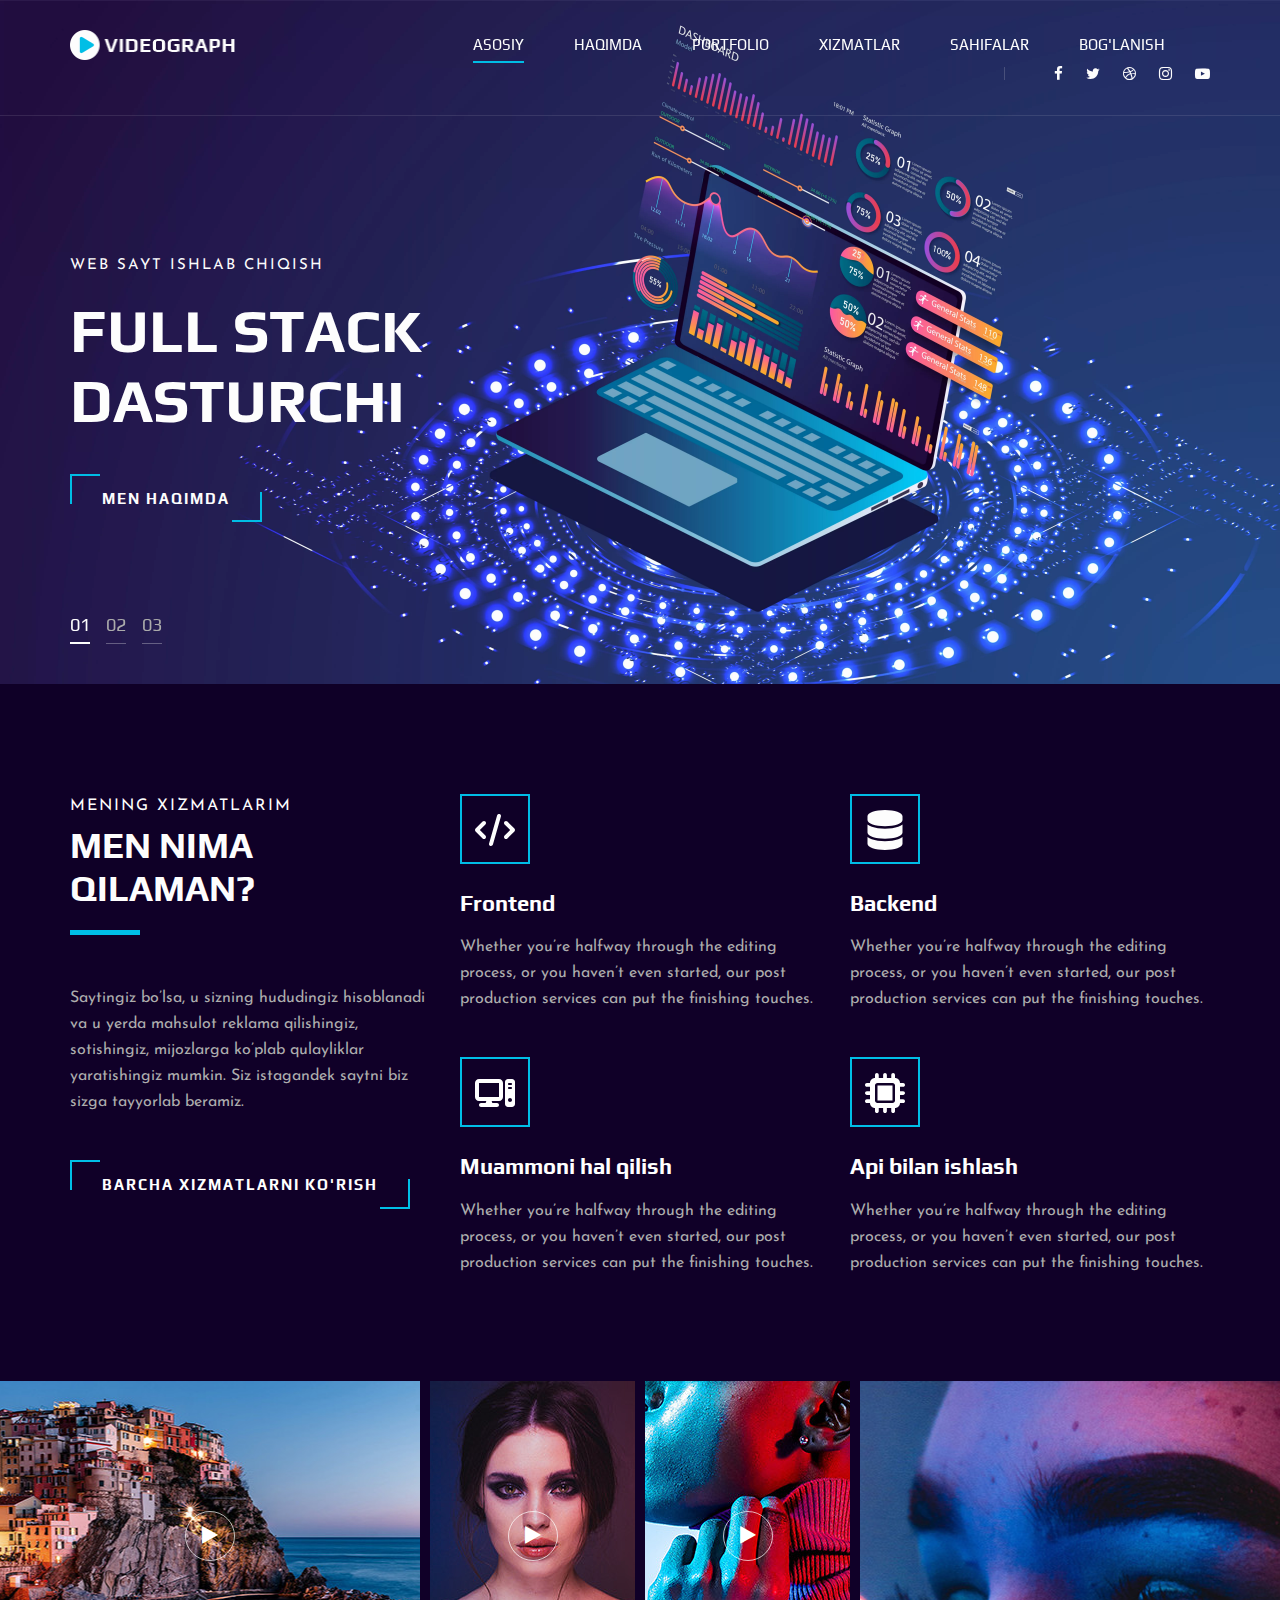
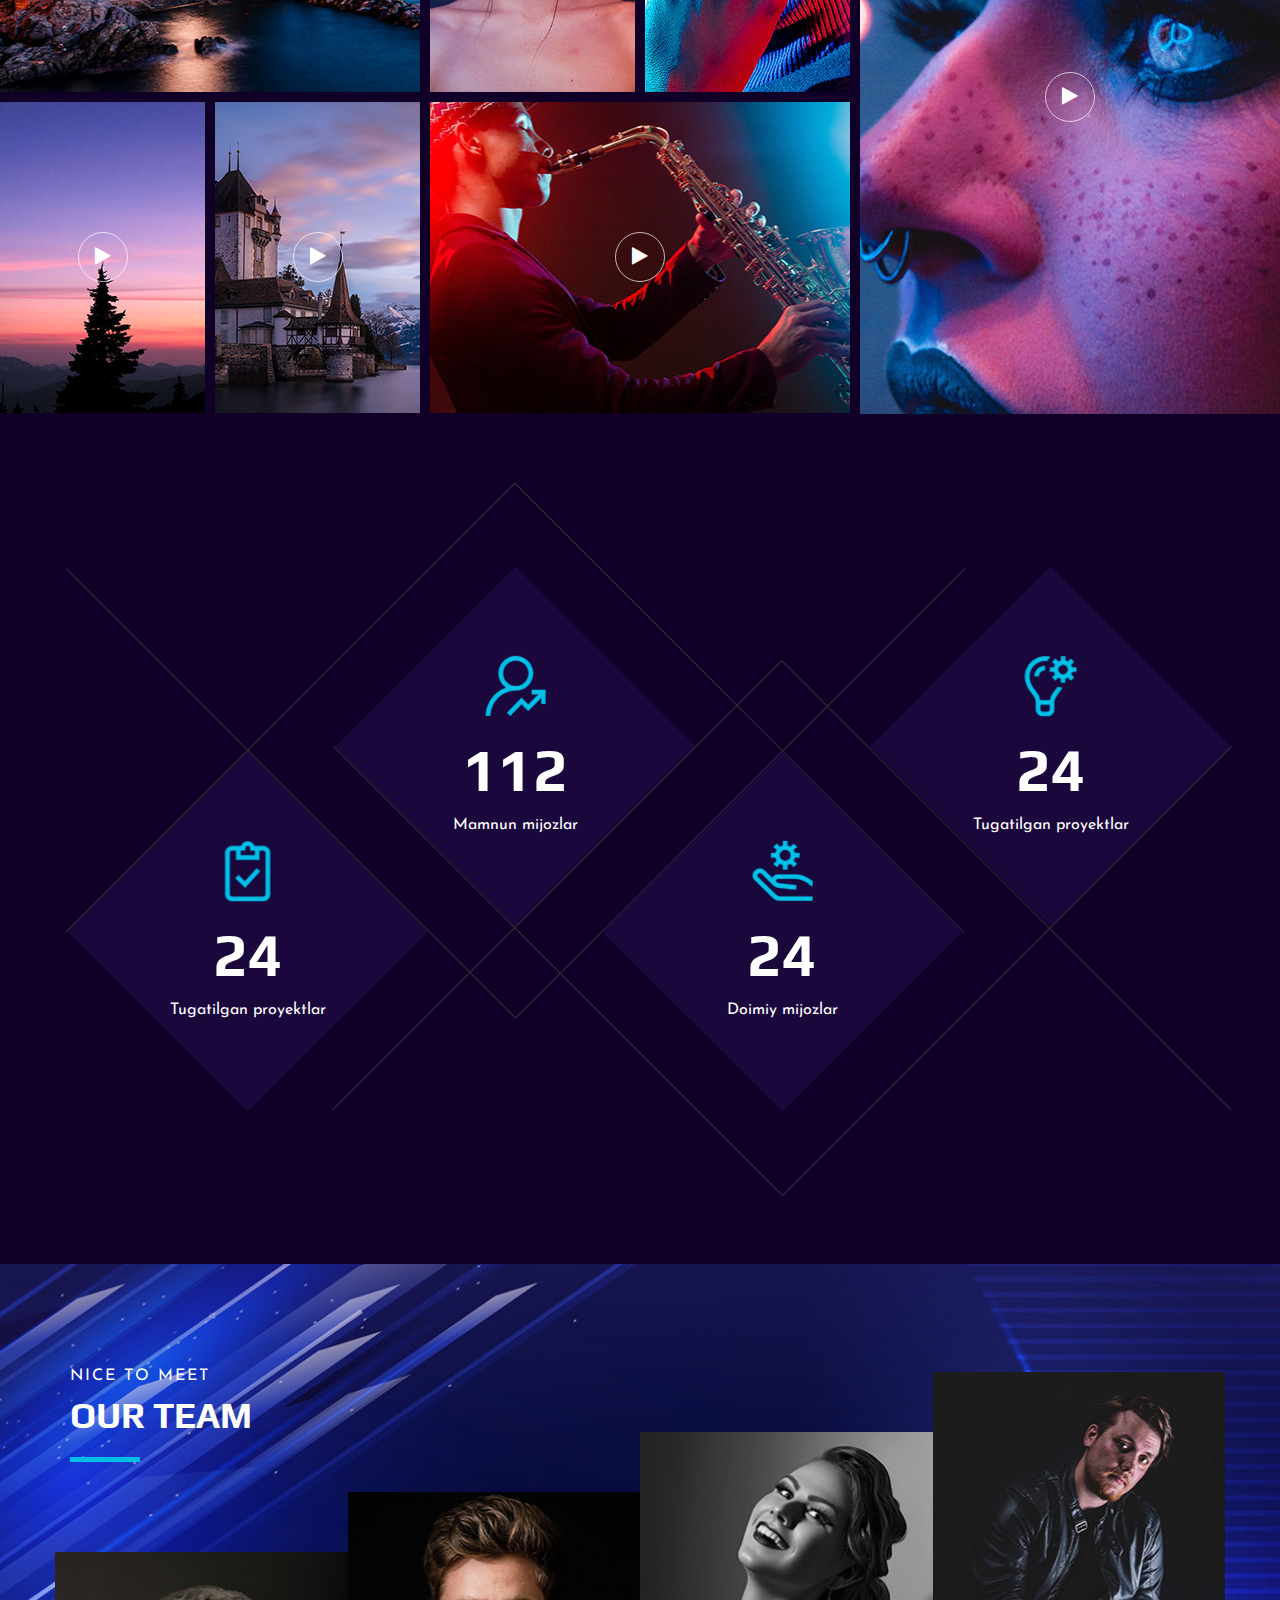
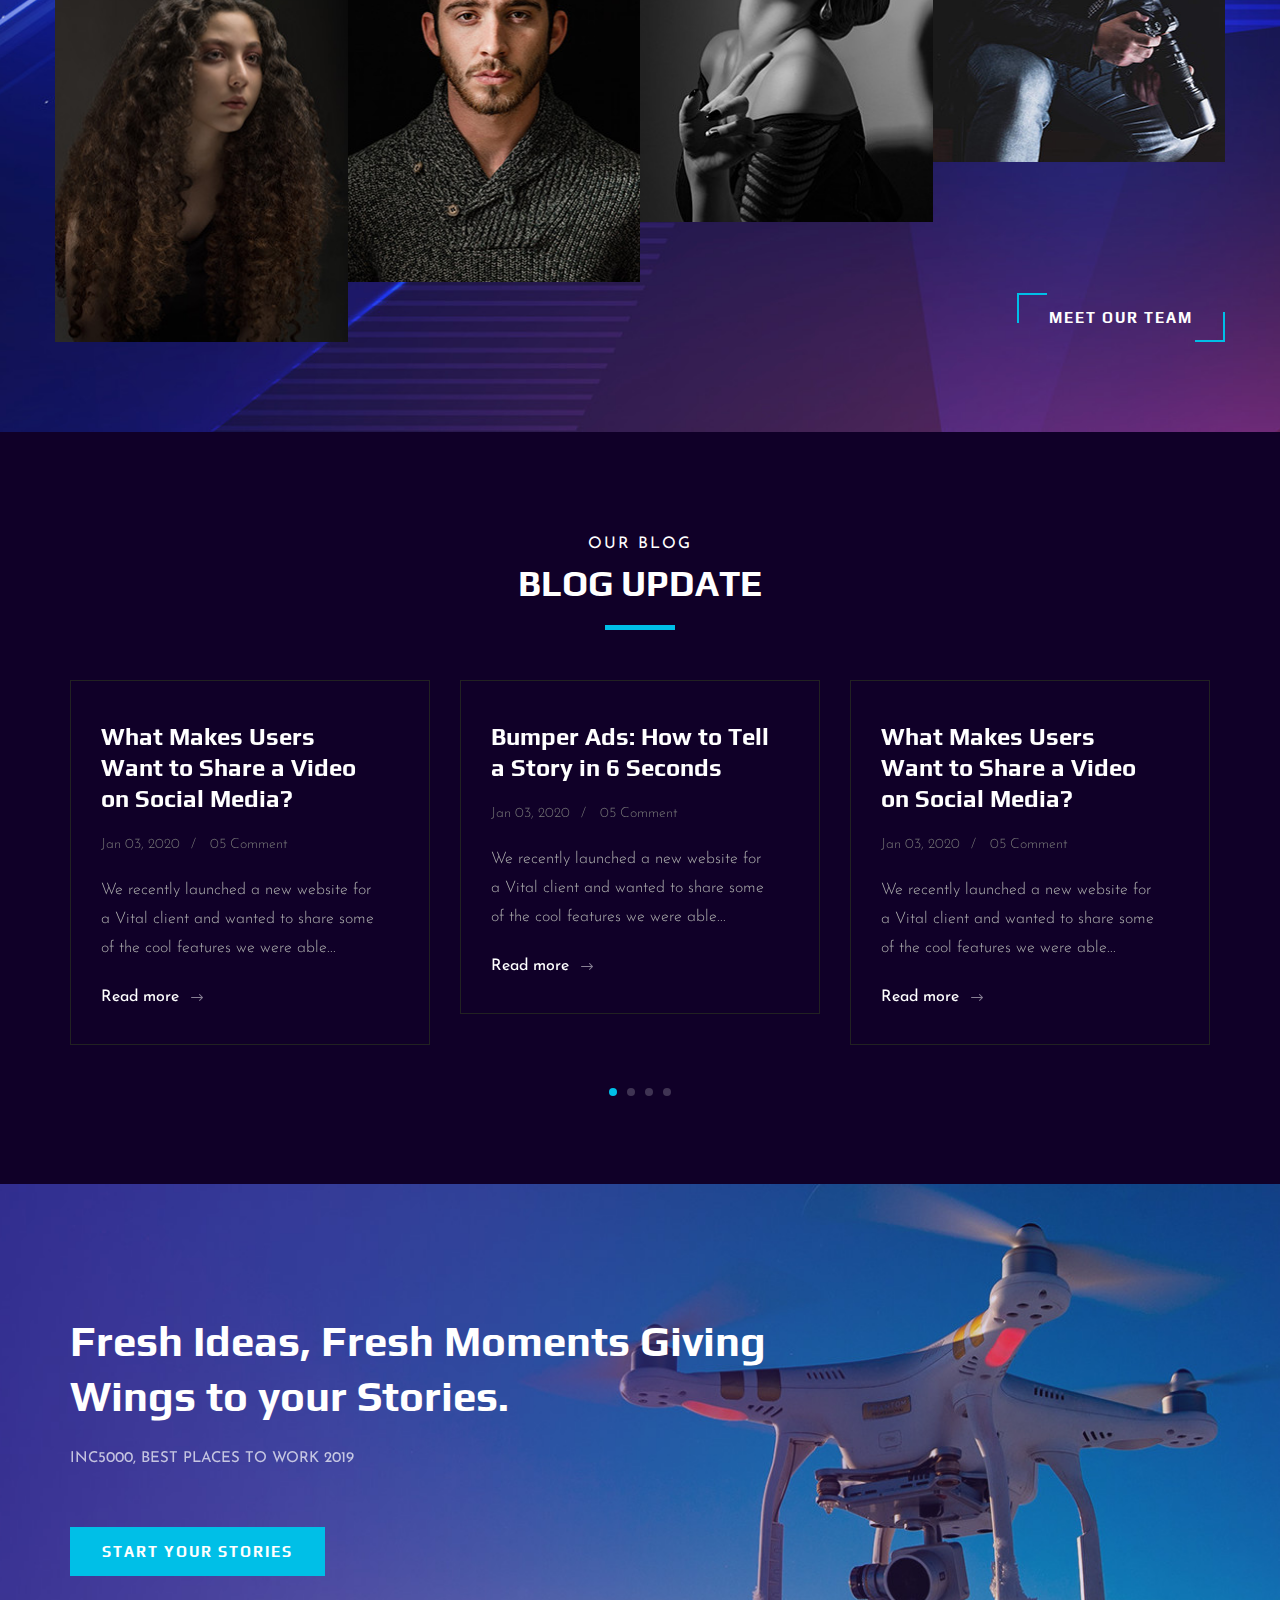
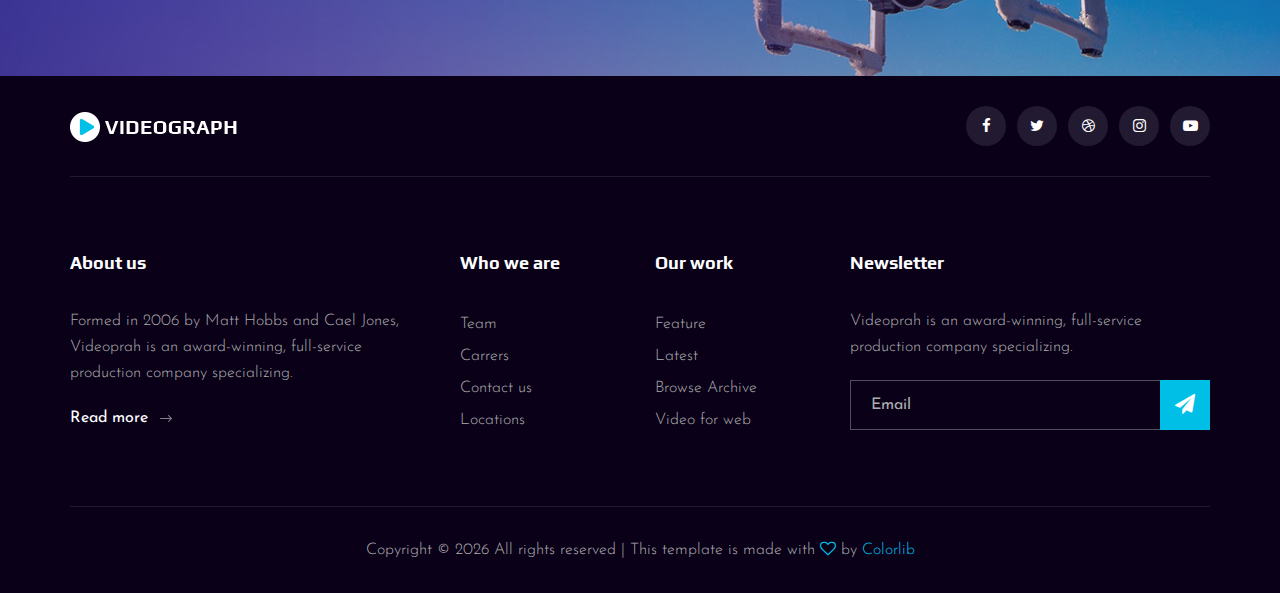
==== commit 639777fd: "work with fontawesome" ====
--- a/index.html
+++ b/index.html
@@ -6,6 +6,7 @@
     <meta name="description" content="Videograph Template">
     <meta name="keywords" content="Videograph, unica, creative, html">
     <meta name="viewport" content="width=device-width, initial-scale=1.0">
+    <link rel="stylesheet" href="https://cdnjs.cloudflare.com/ajax/libs/font-awesome/6.2.0/css/all.min.css">
     <meta http-equiv="X-UA-Compatible" content="ie=edge">
     <title>Abdulaziz</title>
 
@@ -129,9 +130,10 @@
                             <span>Mening Xizmatlarim</span>
                             <h2>Men nima qilaman?</h2>
                         </div>
-                        <p>If you hire a videographer of our team you will get a video professional to make a custom
-                            video for your business and, once the project is over.</p>
-                        <a href="#" class="primary-btn">View all services</a>
+                        <p>Saytingiz bo’lsa, u sizning hududingiz hisoblanadi va u yerda mahsulot reklama qilishingiz,
+                            sotishingiz, mijozlarga ko’plab qulayliklar yaratishingiz mumkin. Siz istagandek saytni biz
+                            sizga tayyorlab beramiz.</p>
+                        <a href="#" class="primary-btn">Barcha xizmatlarni ko'rish</a>
                     </div>
                 </div>
                 <div class="col-lg-8">
@@ -139,9 +141,9 @@
                         <div class="col-lg-6 col-md-6 col-sm-6">
                             <div class="services__item">
                                 <div class="services__item__icon">
-                                    <img src="img/icons/si-1.png" alt="">
+                                    <img src="./img/icons/code-solid.svg" alt="icon" class="logo-img" width="40" height="40">
                                 </div>
-                                <h4>Motion graphics</h4>
+                                <h4>Frontend</h4>
                                 <p>Whether you’re halfway through the editing process, or you haven’t even started, our
                                     post production services can put the finishing touches.</p>
                             </div>
@@ -149,9 +151,9 @@
                         <div class="col-lg-6 col-md-6 col-sm-6">
                             <div class="services__item">
                                 <div class="services__item__icon">
-                                    <img src="img/icons/si-2.png" alt="">
+                                    <img src="./img/icons/database-solid.svg" alt="icon"  class="logo-img" width="40" height="40">
                                 </div>
-                                <h4>Scriptwriting and editing</h4>
+                                <h4>Backend</h4>
                                 <p>Whether you’re halfway through the editing process, or you haven’t even started, our
                                     post production services can put the finishing touches.</p>
                             </div>
@@ -159,9 +161,9 @@
                         <div class="col-lg-6 col-md-6 col-sm-6">
                             <div class="services__item">
                                 <div class="services__item__icon">
-                                    <img src="img/icons/si-3.png" alt="">
+                                    <img src="./img/icons/computer-solid.svg" alt="icon"  class="logo-img" width="40" height="40">
                                 </div>
-                                <h4>Video distribution</h4>
+                                <h4>Muammoni hal qilish</h4>
                                 <p>Whether you’re halfway through the editing process, or you haven’t even started, our
                                     post production services can put the finishing touches.</p>
                             </div>
@@ -169,9 +171,9 @@
                         <div class="col-lg-6 col-md-6 col-sm-6">
                             <div class="services__item">
                                 <div class="services__item__icon">
-                                    <img src="img/icons/si-4.png" alt="">
+                                    <img src="./img/icons/microchip-solid.svg" alt="icon"  class="logo-img" width="40" height="40">
                                 </div>
-                                <h4>Video hosting</h4>
+                                <h4>Api bilan ishlash</h4>
                                 <p>Whether you’re halfway through the editing process, or you haven’t even started, our
                                     post production services can put the finishing touches.</p>
                             </div>
@@ -250,7 +252,7 @@
                             <div class="counter__item__text">
                                 <img src="img/icons/ci-1.png" alt="">
                                 <h2 class="counter_num">230</h2>
-                                <p>Compled Projects</p>
+                                <p>Tugatilgan proyektlar</p>
                             </div>
                         </div>
                     </div>
@@ -259,7 +261,7 @@
                             <div class="counter__item__text">
                                 <img src="img/icons/ci-2.png" alt="">
                                 <h2 class="counter_num">1068</h2>
-                                <p>Happy clients</p>
+                                <p>Mamnun mijozlar</p>
                             </div>
                         </div>
                     </div>
@@ -268,7 +270,7 @@
                             <div class="counter__item__text">
                                 <img src="img/icons/ci-3.png" alt="">
                                 <h2 class="counter_num">230</h2>
-                                <p>Perspective clients</p>
+                                <p>Doimiy mijozlar</p>
                             </div>
                         </div>
                     </div>
@@ -277,7 +279,7 @@
                             <div class="counter__item__text">
                                 <img src="img/icons/ci-4.png" alt="">
                                 <h2 class="counter_num">230</h2>
-                                <p>Compled Projects</p>
+                                <p>Tugatilgan proyektlar</p>
                             </div>
                         </div>
                     </div>
--- a/css/style.css
+++ b/css/style.css
@@ -1048,6 +1048,14 @@
   border-color: #281A3E;
 }
 
+/* .logo-img {
+  color: white;
+} */
+
+.logo-img {
+  filter: brightness(0) invert(1);
+}
+
 .about__text__desc {
   margin-top: -10px;
 }
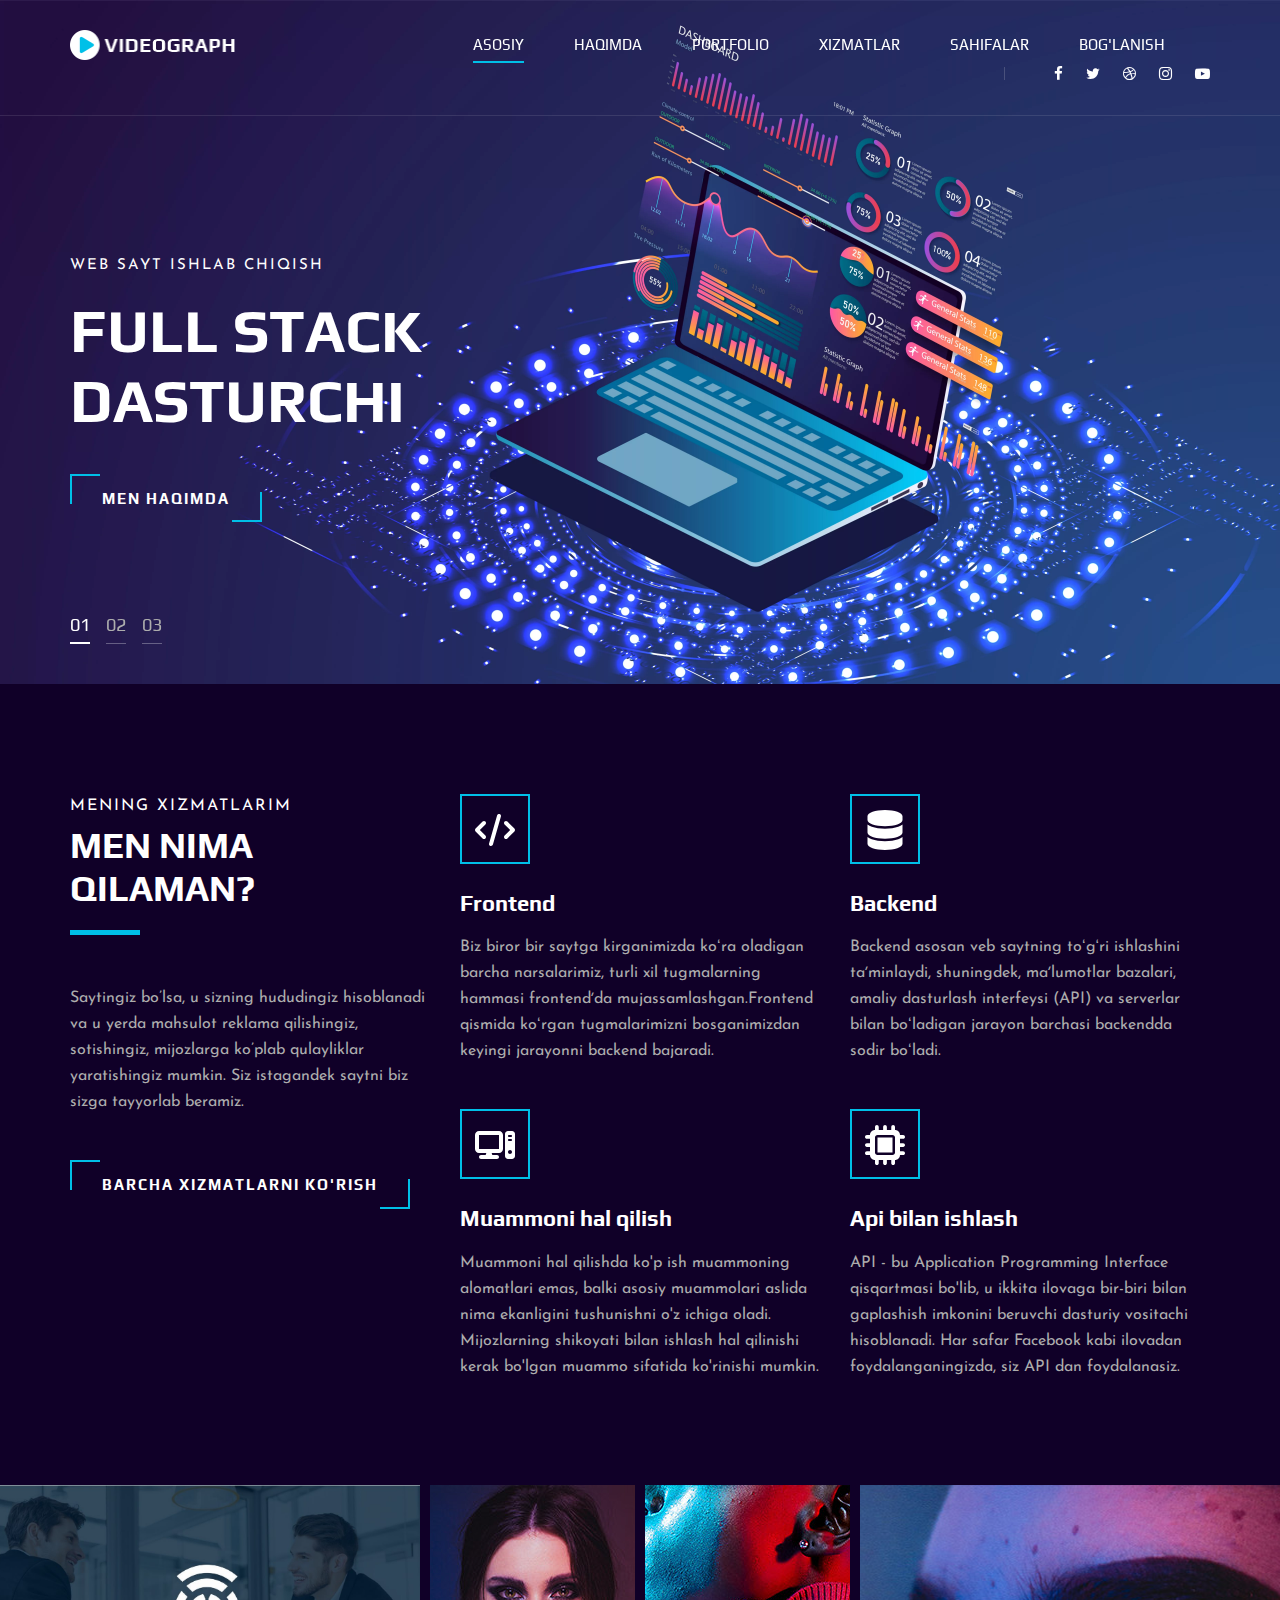
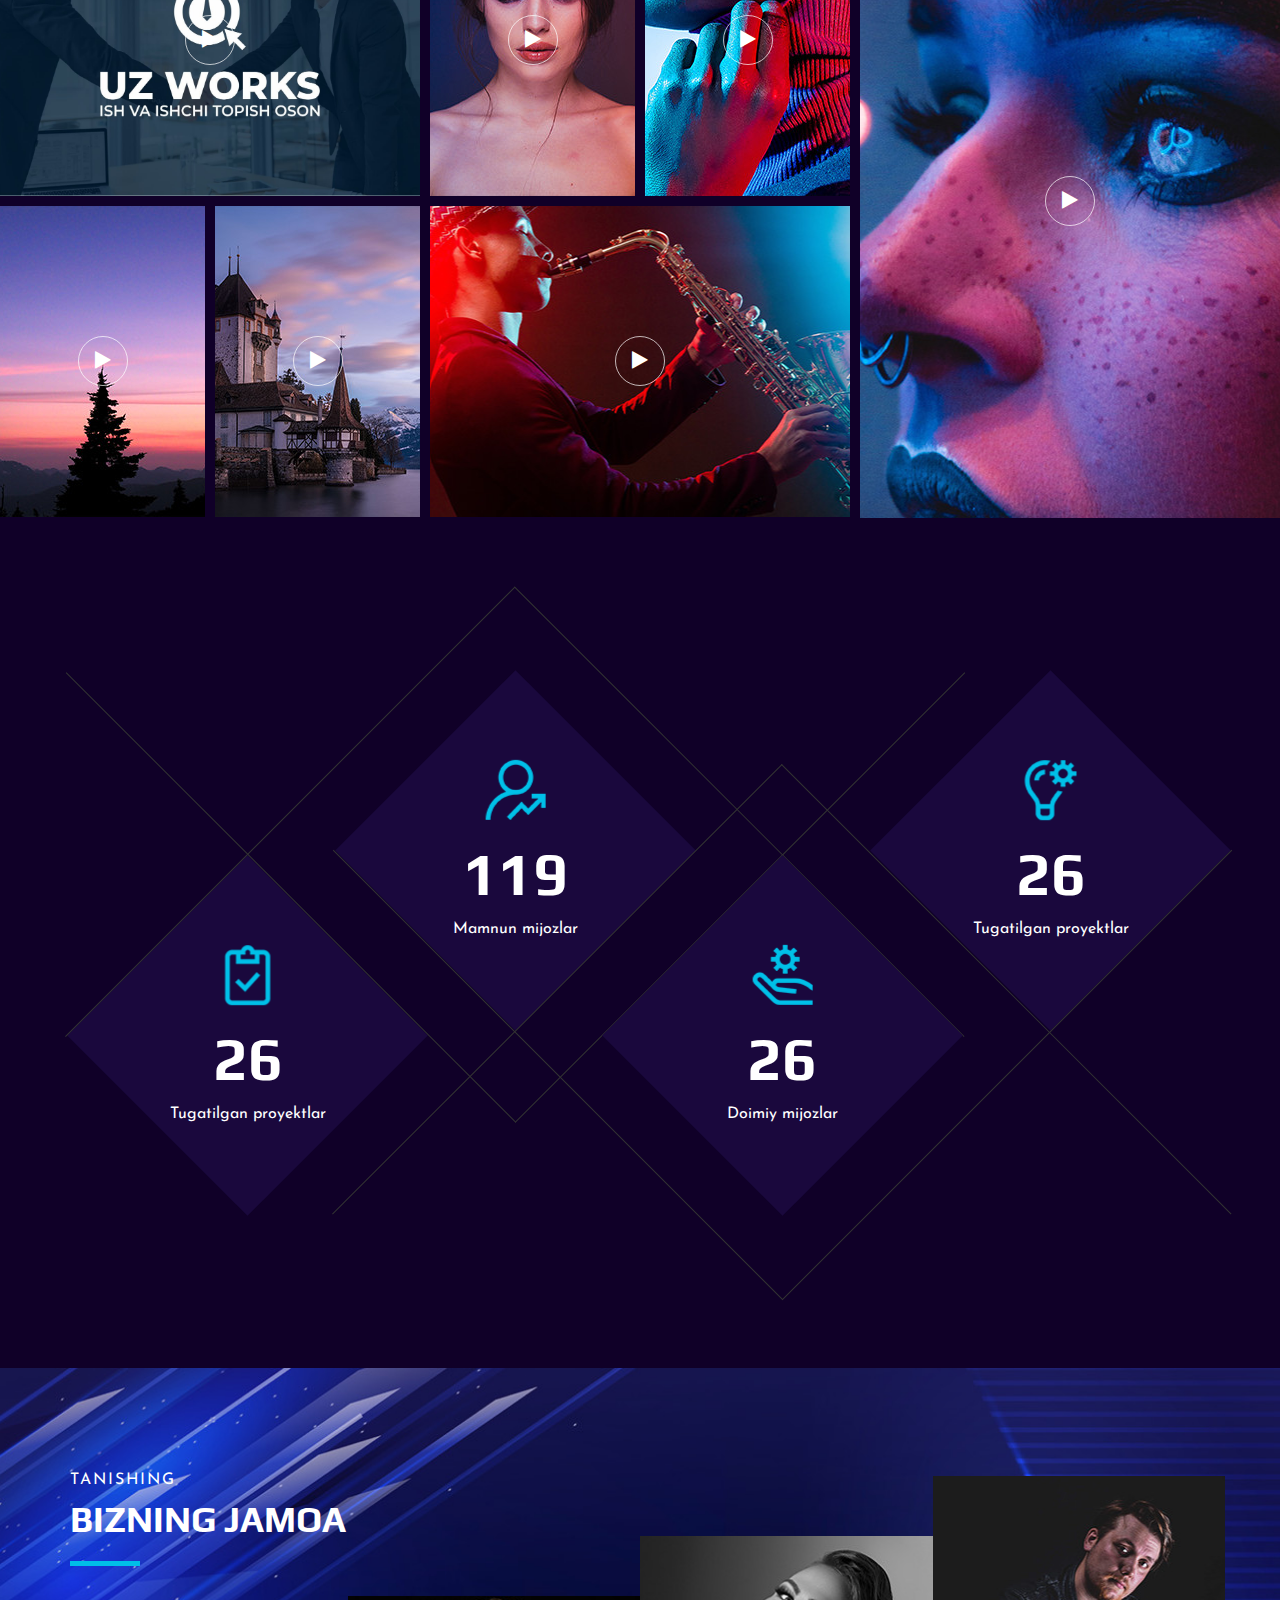
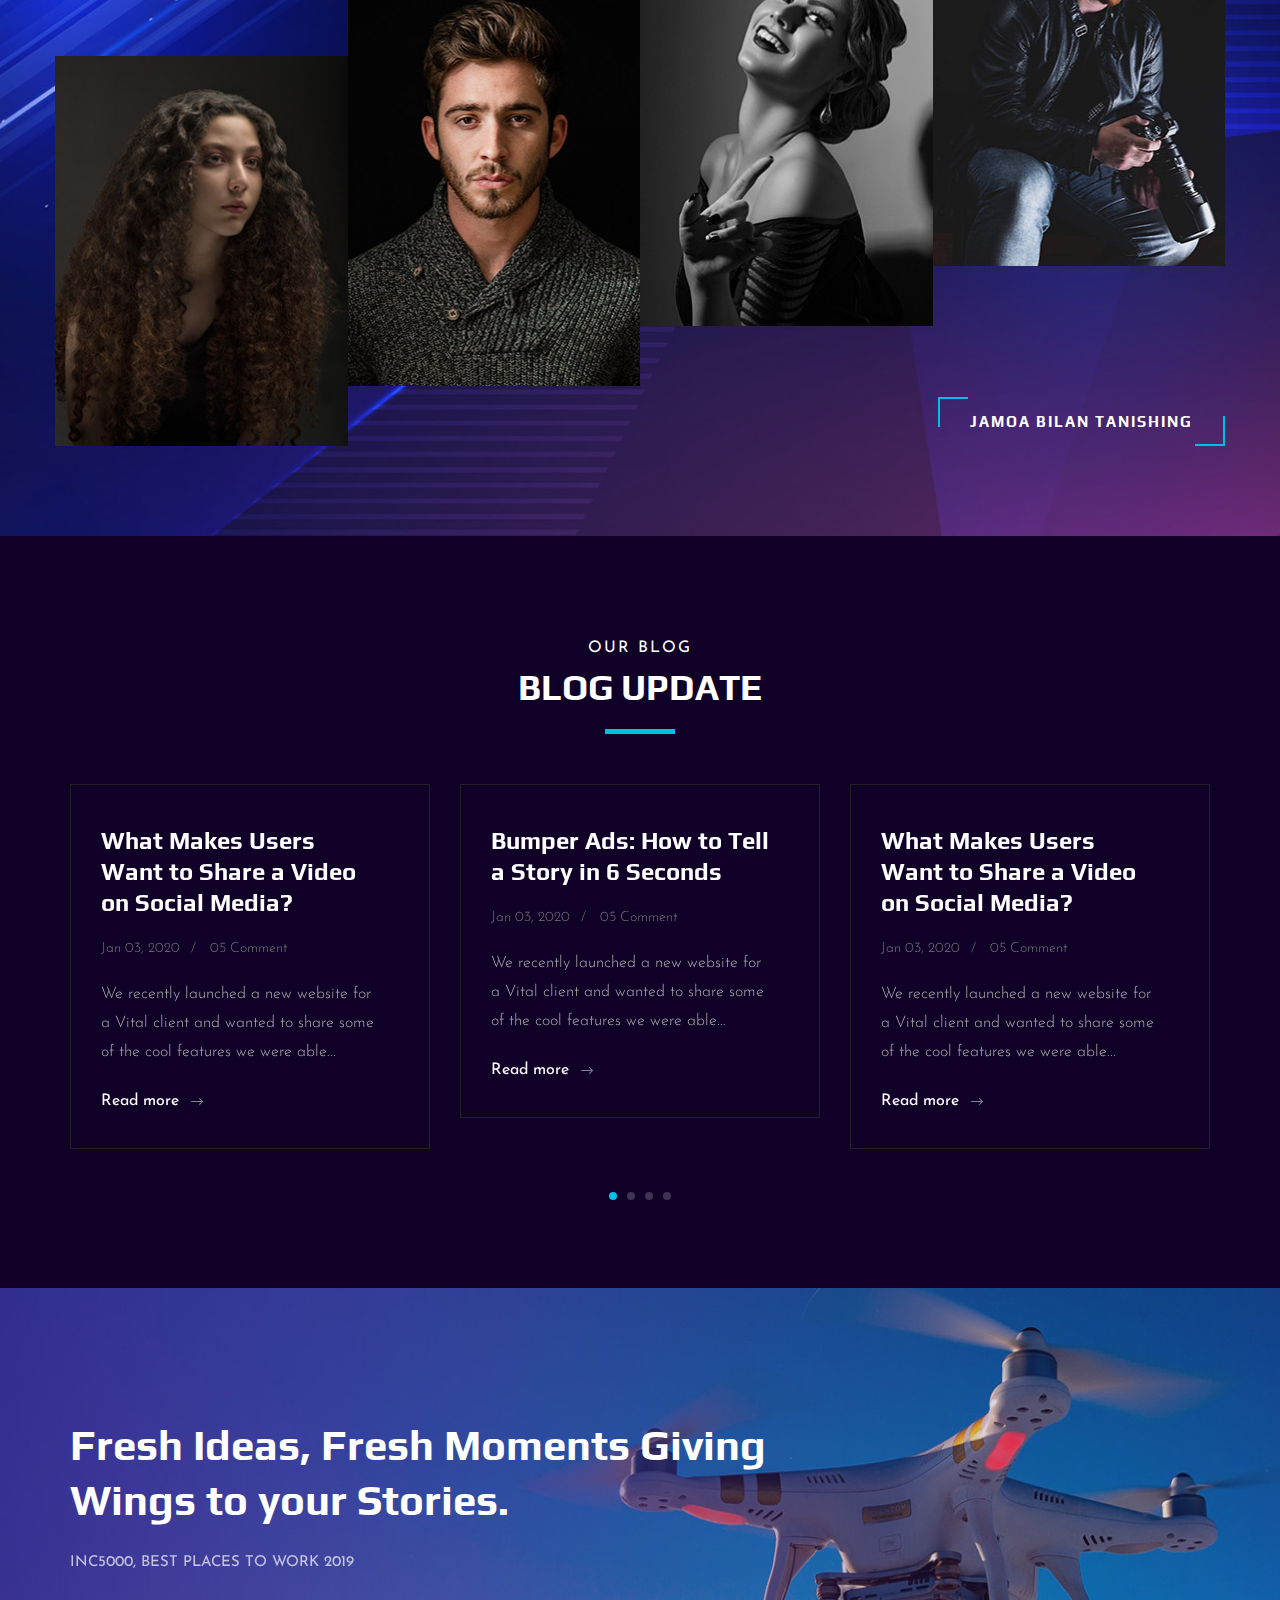
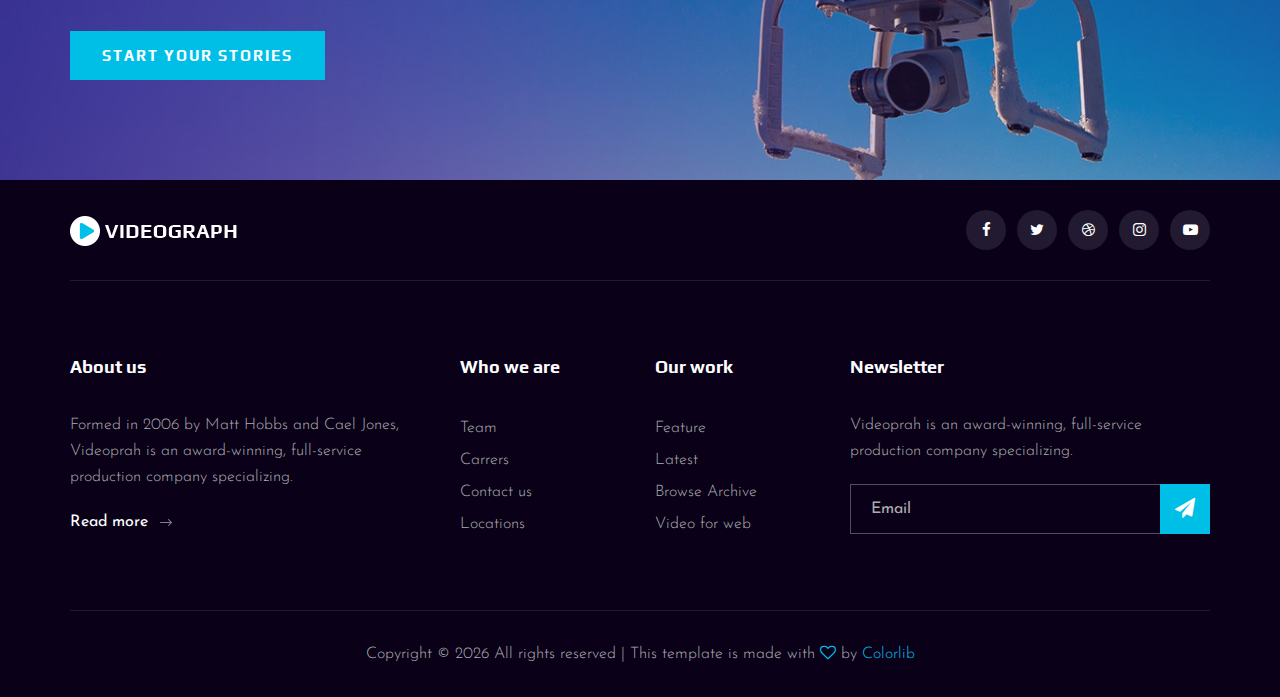
==== commit bae6f703: "Work with images" ====
--- a/index.html
+++ b/index.html
@@ -141,41 +141,49 @@
                         <div class="col-lg-6 col-md-6 col-sm-6">
                             <div class="services__item">
                                 <div class="services__item__icon">
-                                    <img src="./img/icons/code-solid.svg" alt="icon" class="logo-img" width="40" height="40">
+                                    <img src="./img/icons/code-solid.svg" alt="icon" class="logo-img" width="40"
+                                        height="40">
                                 </div>
                                 <h4>Frontend</h4>
-                                <p>Whether you’re halfway through the editing process, or you haven’t even started, our
-                                    post production services can put the finishing touches.</p>
+                                <p>Biz biror bir saytga kirganimizda koʻra oladigan barcha narsalarimiz, turli xil
+                                    tugmalarning hammasi frontendʼda mujassamlashgan.Frontend qismida koʻrgan
+                                    tugmalarimizni bosganimizdan keyingi jarayonni backend bajaradi.</p>
                             </div>
                         </div>
                         <div class="col-lg-6 col-md-6 col-sm-6">
                             <div class="services__item">
                                 <div class="services__item__icon">
-                                    <img src="./img/icons/database-solid.svg" alt="icon"  class="logo-img" width="40" height="40">
+                                    <img src="./img/icons/database-solid.svg" alt="icon" class="logo-img" width="40"
+                                        height="40">
                                 </div>
                                 <h4>Backend</h4>
-                                <p>Whether you’re halfway through the editing process, or you haven’t even started, our
-                                    post production services can put the finishing touches.</p>
+                                <p>Backend asosan veb saytning toʻgʻri ishlashini taʼminlaydi, shuningdek, maʼlumotlar
+                                    bazalari, amaliy dasturlash interfeysi (API) va serverlar bilan boʻladigan jarayon
+                                    barchasi backendda sodir boʻladi.</p>
                             </div>
                         </div>
                         <div class="col-lg-6 col-md-6 col-sm-6">
                             <div class="services__item">
                                 <div class="services__item__icon">
-                                    <img src="./img/icons/computer-solid.svg" alt="icon"  class="logo-img" width="40" height="40">
+                                    <img src="./img/icons/computer-solid.svg" alt="icon" class="logo-img" width="40"
+                                        height="40">
                                 </div>
                                 <h4>Muammoni hal qilish</h4>
-                                <p>Whether you’re halfway through the editing process, or you haven’t even started, our
-                                    post production services can put the finishing touches.</p>
+                                <p>Muammoni hal qilishda ko'p ish muammoning alomatlari emas, balki asosiy muammolari
+                                    aslida nima ekanligini tushunishni o'z ichiga oladi. Mijozlarning shikoyati bilan
+                                    ishlash hal qilinishi kerak bo'lgan muammo sifatida ko'rinishi mumkin.</p>
                             </div>
                         </div>
                         <div class="col-lg-6 col-md-6 col-sm-6">
                             <div class="services__item">
                                 <div class="services__item__icon">
-                                    <img src="./img/icons/microchip-solid.svg" alt="icon"  class="logo-img" width="40" height="40">
+                                    <img src="./img/icons/microchip-solid.svg" alt="icon" class="logo-img" width="40"
+                                        height="40">
                                 </div>
                                 <h4>Api bilan ishlash</h4>
-                                <p>Whether you’re halfway through the editing process, or you haven’t even started, our
-                                    post production services can put the finishing touches.</p>
+                                <p>API - bu Application Programming Interface qisqartmasi bo'lib, u ikkita ilovaga
+                                    bir-biri bilan gaplashish imkonini beruvchi dasturiy vositachi hisoblanadi. Har
+                                    safar Facebook kabi ilovadan foydalanganingizda, siz API dan foydalanasiz.</p>
                             </div>
                         </div>
                     </div>
@@ -189,8 +197,27 @@
     <section class="work">
         <div class="work__gallery">
             <div class="grid-sizer"></div>
-            <div class="work__item wide__item set-bg" data-setbg="img/work/work-1.jpg">
-                <a href="https://www.youtube.com/watch?v=LXb3EKWsInQ" class="play-btn video-popup"><i
+            <div class="work__item wide__item set-bg" data-setbg="img/work/work1.jpg">
+                <a href="https://www.youtube.com/watch?v=VvOdeR0-I64" class="play-btn video-popup"><i
+                        class="fa fa-play"></i></a>
+                <div class="work__item__hover">
+                    <h4>UzWorks</h4>
+                    <ul>
+                        <li>Online Ish va Ishchi topish</li>
+                        <li>Abdulaziz</li>
+                    </ul>
+                </div>
+            </div>
+            <div class="work__item small__item set-bg" data-setbg="img/work/work-2.jpg">
+                <a href="https://www.youtube.com/watch?v=fxIlVbvOHyY" class="play-btn video-popup"><i
+                        class="fa fa-play"></i></a>
+            </div>
+            <div class="work__item small__item set-bg" data-setbg="img/work/work-3.jpg">
+                <a href="https://www.youtube.com/watch?v=fxIlVbvOHyY" class="play-btn video-popup"><i
+                        class="fa fa-play"></i></a>
+            </div>
+            <div class="work__item large__item set-bg" data-setbg="img/work/work-4.jpg">
+                <a href="https://www.youtube.com/watch?v=fxIlVbvOHyY" class="play-btn video-popup"><i
                         class="fa fa-play"></i></a>
                 <div class="work__item__hover">
                     <h4>VIP Auto Tires & Service</h4>
@@ -200,35 +227,16 @@
                     </ul>
                 </div>
             </div>
-            <div class="work__item small__item set-bg" data-setbg="img/work/work-2.jpg">
-                <a href="https://www.youtube.com/watch?v=LXb3EKWsInQ" class="play-btn video-popup"><i
-                        class="fa fa-play"></i></a>
-            </div>
-            <div class="work__item small__item set-bg" data-setbg="img/work/work-3.jpg">
-                <a href="https://www.youtube.com/watch?v=LXb3EKWsInQ" class="play-btn video-popup"><i
-                        class="fa fa-play"></i></a>
-            </div>
-            <div class="work__item large__item set-bg" data-setbg="img/work/work-4.jpg">
-                <a href="https://www.youtube.com/watch?v=LXb3EKWsInQ" class="play-btn video-popup"><i
-                        class="fa fa-play"></i></a>
-                <div class="work__item__hover">
-                    <h4>VIP Auto Tires & Service</h4>
-                    <ul>
-                        <li>eCommerce</li>
-                        <li>Magento</li>
-                    </ul>
-                </div>
-            </div>
             <div class="work__item small__item set-bg" data-setbg="img/work/work-5.jpg">
-                <a href="https://www.youtube.com/watch?v=LXb3EKWsInQ" class="play-btn video-popup"><i
+                <a href="https://www.youtube.com/watch?v=fxIlVbvOHyY" class="play-btn video-popup"><i
                         class="fa fa-play"></i></a>
             </div>
             <div class="work__item small__item set-bg" data-setbg="img/work/work-6.jpg">
-                <a href="https://www.youtube.com/watch?v=LXb3EKWsInQ" class="play-btn video-popup"><i
+                <a href="https://www.youtube.com/watch?v=fxIlVbvOHyY" class="play-btn video-popup"><i
                         class="fa fa-play"></i></a>
             </div>
             <div class="work__item wide__item set-bg" data-setbg="img/work/work-7.jpg">
-                <a href="https://www.youtube.com/watch?v=LXb3EKWsInQ" class="play-btn video-popup"><i
+                <a href="https://www.youtube.com/watch?v=fxIlVbvOHyY" class="play-btn video-popup"><i
                         class="fa fa-play"></i></a>
                 <div class="work__item__hover">
                     <h4>VIP Auto Tires & Service</h4>
@@ -295,8 +303,8 @@
             <div class="row">
                 <div class="col-lg-12">
                     <div class="section-title team__title">
-                        <span>Nice to meet</span>
-                        <h2>OUR Team</h2>
+                        <span>Tanishing</span>
+                        <h2>Bizning Jamoa</h2>
                     </div>
                 </div>
             </div>
@@ -304,8 +312,8 @@
                 <div class="col-lg-3 col-md-6 col-sm-6 p-0">
                     <div class="team__item set-bg" data-setbg="img/team/team-1.jpg">
                         <div class="team__item__text">
-                            <h4>AMANDA STONE</h4>
-                            <p>Videographer</p>
+                            <h4>Nigora Xo'jayeva</h4>
+                            <p>Backend Developer</p>
                             <div class="team__item__social">
                                 <a href="#"><i class="fa fa-facebook"></i></a>
                                 <a href="#"><i class="fa fa-twitter"></i></a>
@@ -318,8 +326,8 @@
                 <div class="col-lg-3 col-md-6 col-sm-6 p-0">
                     <div class="team__item team__item--second set-bg" data-setbg="img/team/team-2.jpg">
                         <div class="team__item__text">
-                            <h4>AMANDA STONE</h4>
-                            <p>Videographer</p>
+                            <h4>Islombek Abdinazarov</h4>
+                            <p>Frontend Developer</p>
                             <div class="team__item__social">
                                 <a href="#"><i class="fa fa-facebook"></i></a>
                                 <a href="#"><i class="fa fa-twitter"></i></a>
@@ -332,8 +340,8 @@
                 <div class="col-lg-3 col-md-6 col-sm-6 p-0">
                     <div class="team__item team__item--third set-bg" data-setbg="img/team/team-3.jpg">
                         <div class="team__item__text">
-                            <h4>AMANDA STONE</h4>
-                            <p>Videographer</p>
+                            <h4>Malika Shodiyeva</h4>
+                            <p>Tester</p>
                             <div class="team__item__social">
                                 <a href="#"><i class="fa fa-facebook"></i></a>
                                 <a href="#"><i class="fa fa-twitter"></i></a>
@@ -346,8 +354,8 @@
                 <div class="col-lg-3 col-md-6 col-sm-6 p-0">
                     <div class="team__item team__item--four set-bg" data-setbg="img/team/team-4.jpg">
                         <div class="team__item__text">
-                            <h4>AMANDA STONE</h4>
-                            <p>Videographer</p>
+                            <h4>Shahboz Mamatqulov</h4>
+                            <p>Full Stack Developer</p>
                             <div class="team__item__social">
                                 <a href="#"><i class="fa fa-facebook"></i></a>
                                 <a href="#"><i class="fa fa-twitter"></i></a>
@@ -359,7 +367,7 @@
                 </div>
                 <div class="col-lg-12 p-0">
                     <div class="team__btn">
-                        <a href="#" class="primary-btn">Meet Our Team</a>
+                        <a href="#" class="primary-btn">Jamoa bilan tanishing</a>
                     </div>
                 </div>
             </div>
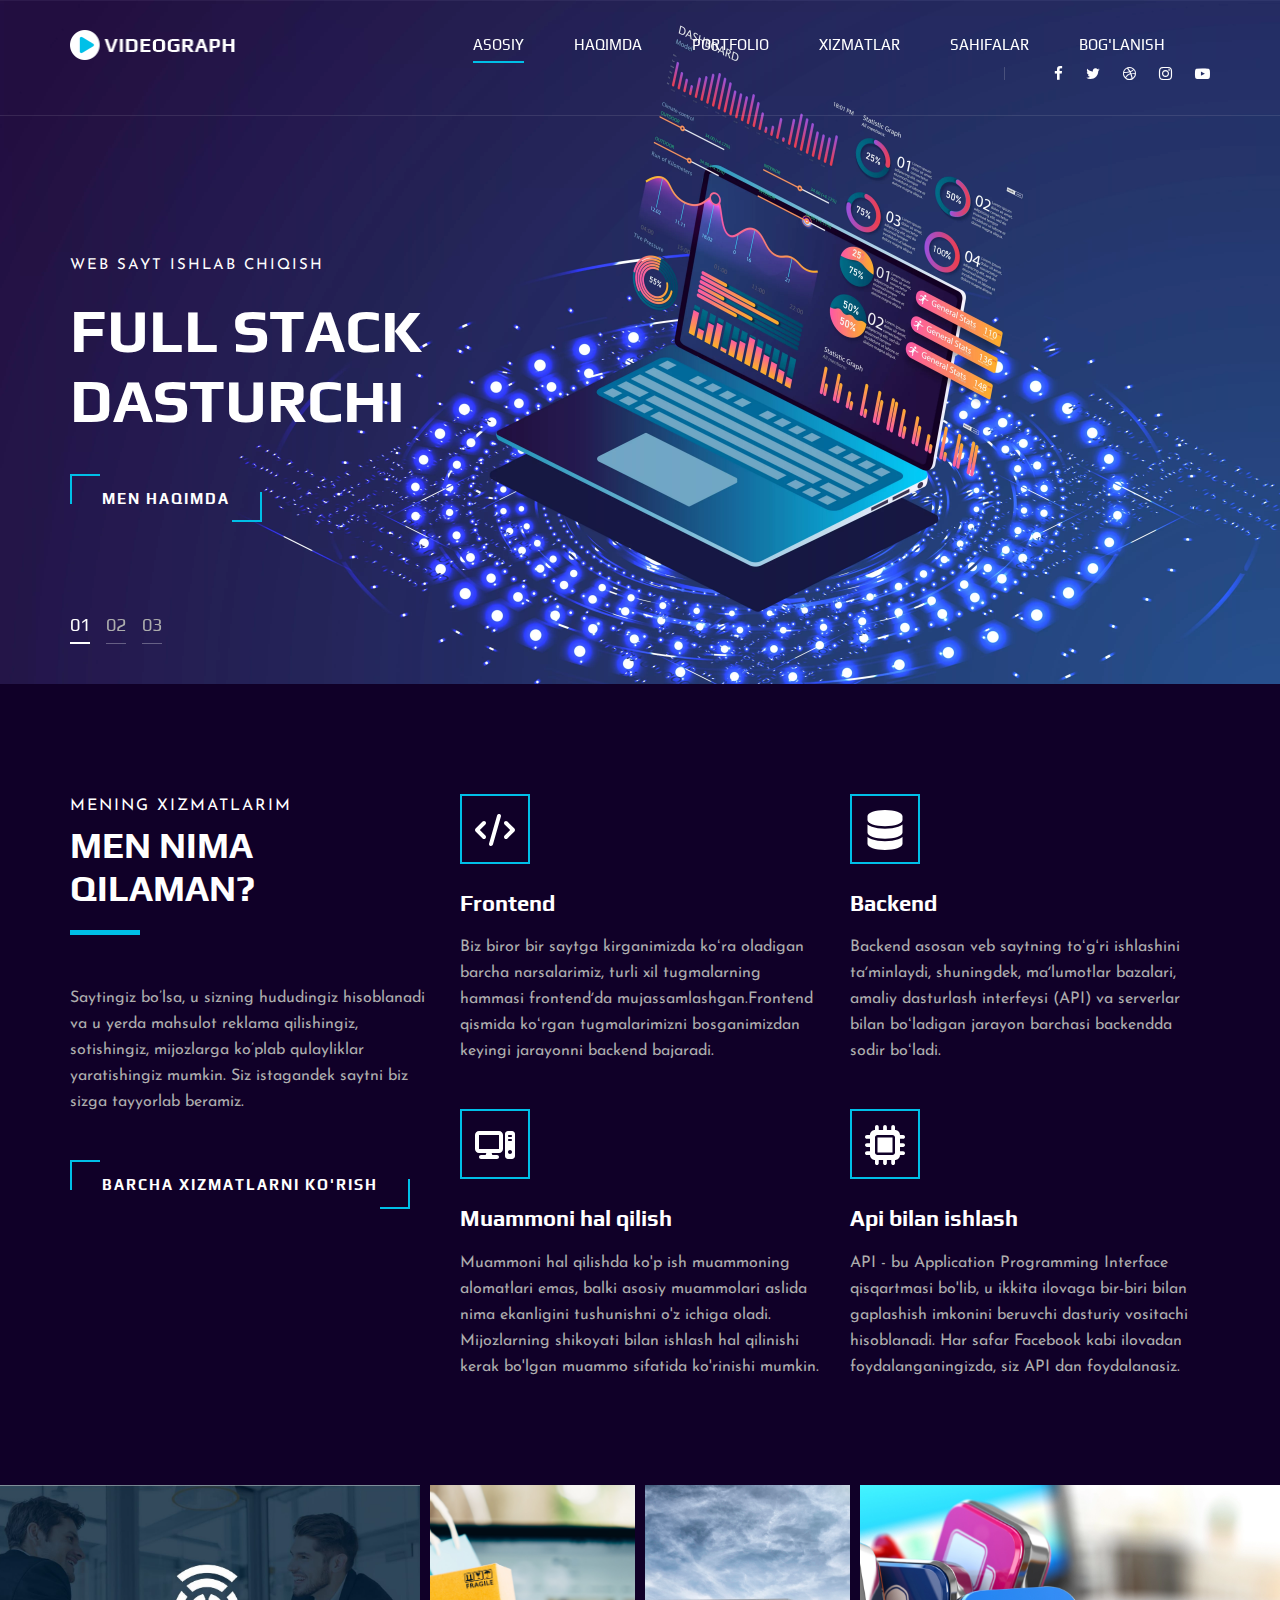
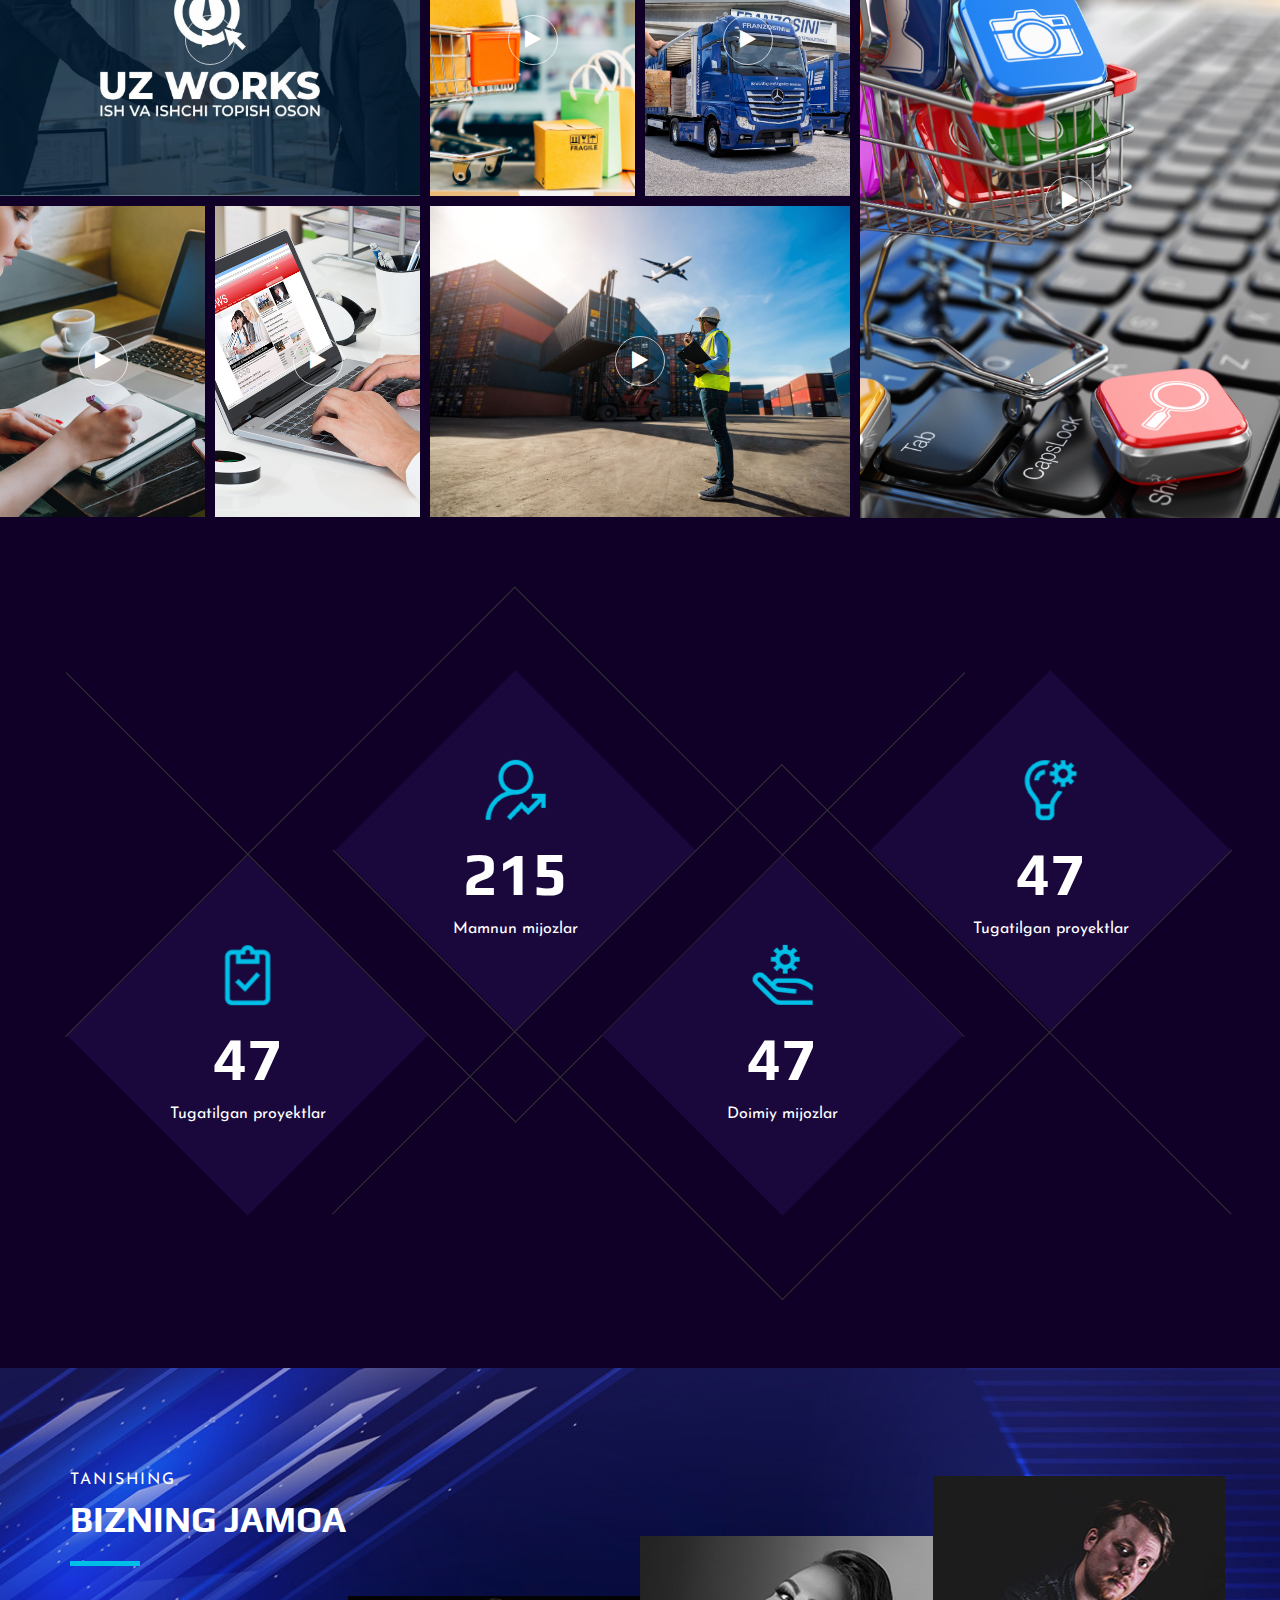
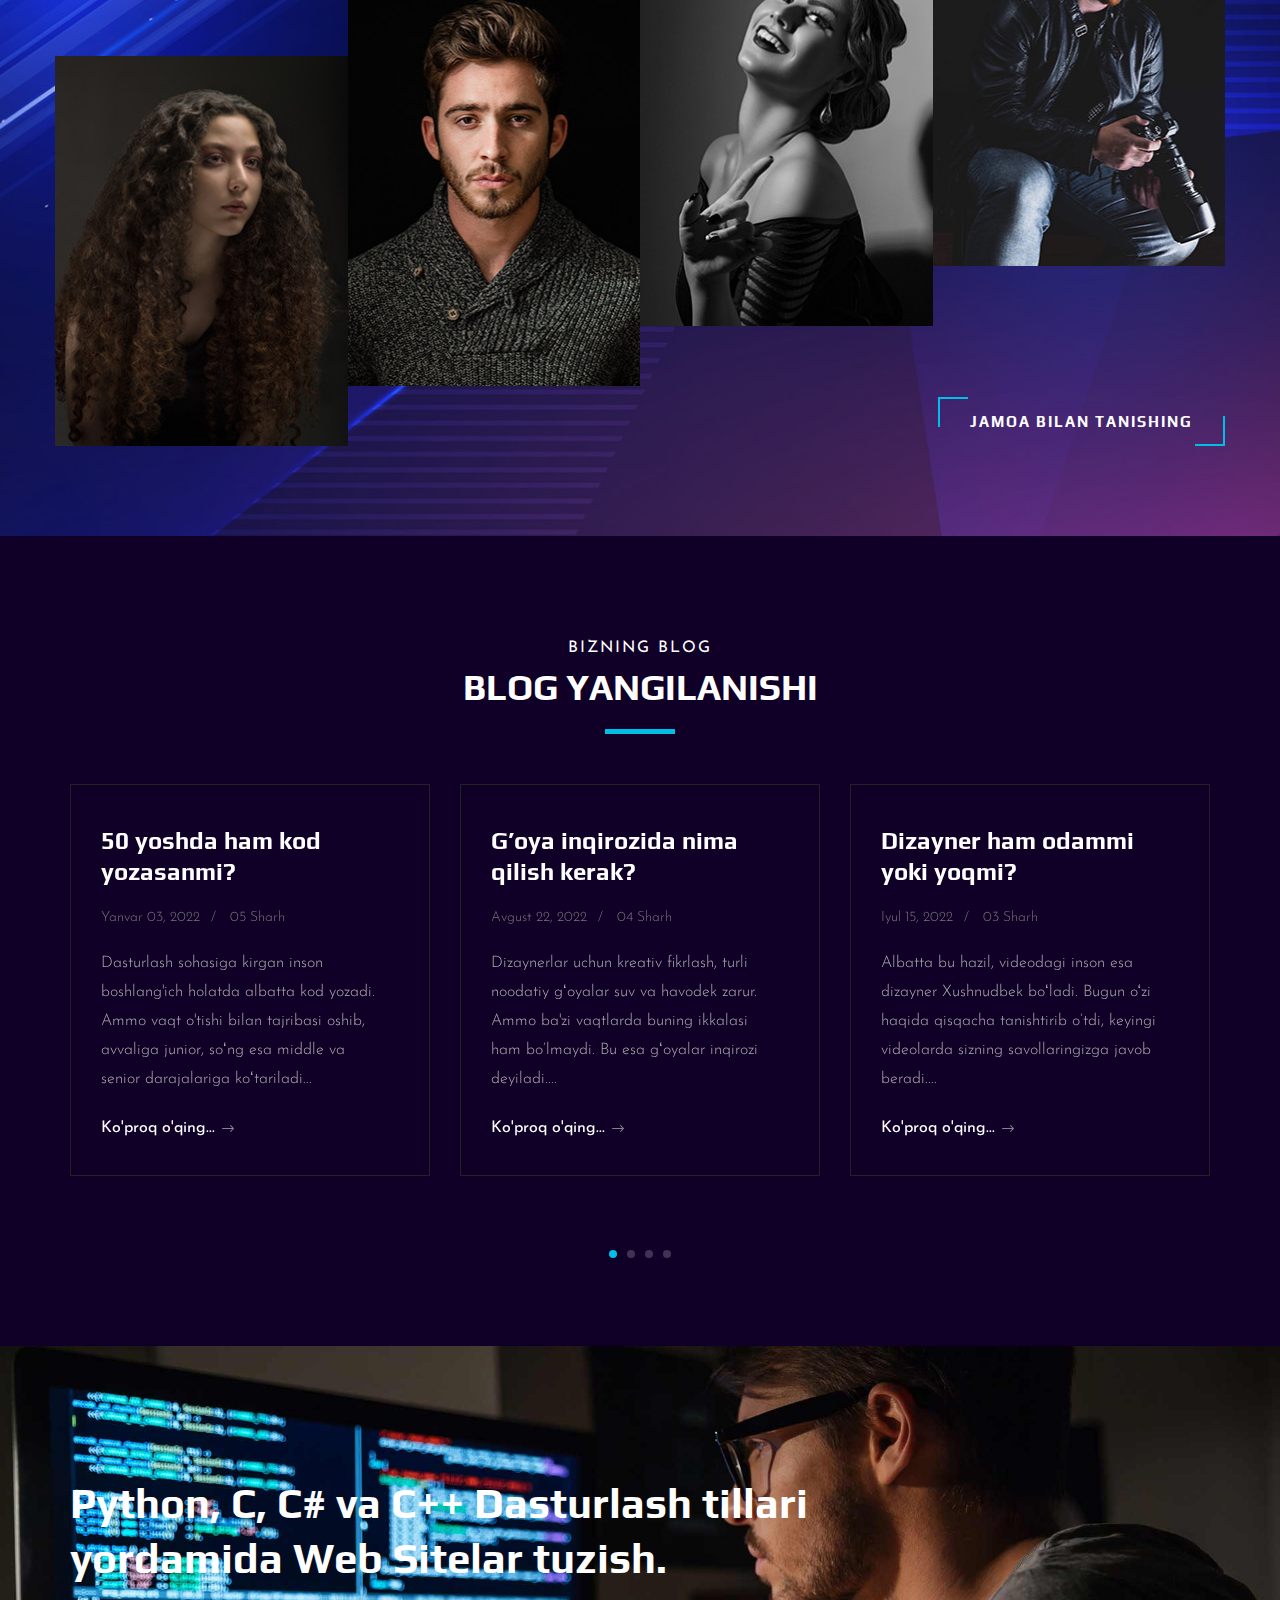
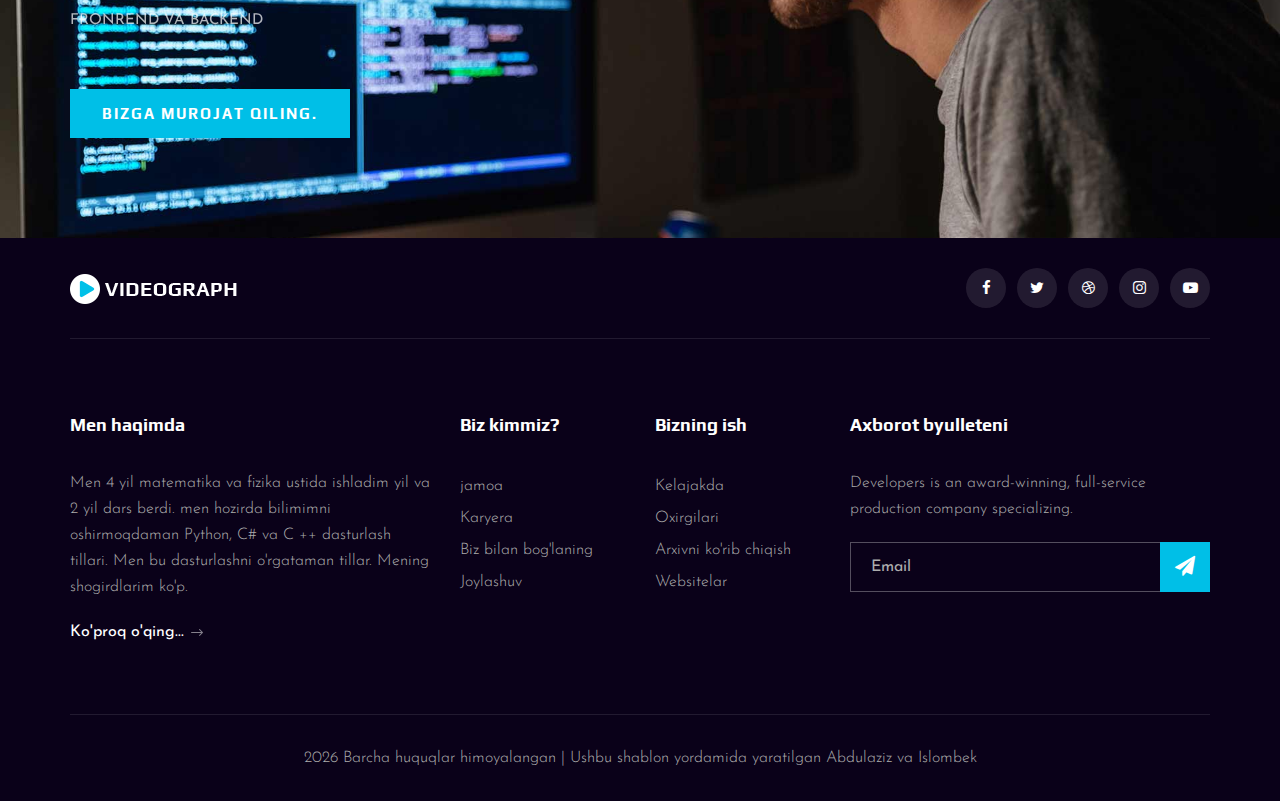
==== commit 4c020a26: "home, about, portfolio sections" ====
--- a/index.html
+++ b/index.html
@@ -208,41 +208,41 @@
                     </ul>
                 </div>
             </div>
-            <div class="work__item small__item set-bg" data-setbg="img/work/work-2.jpg">
-                <a href="https://www.youtube.com/watch?v=fxIlVbvOHyY" class="play-btn video-popup"><i
+            <div class="work__item small__item set-bg" data-setbg="img/work/work2.jpg">
+                <a href="https://www.youtube.com/watch?v=LC_qM1P6nG4" class="play-btn video-popup"><i
                         class="fa fa-play"></i></a>
             </div>
-            <div class="work__item small__item set-bg" data-setbg="img/work/work-3.jpg">
-                <a href="https://www.youtube.com/watch?v=fxIlVbvOHyY" class="play-btn video-popup"><i
+            <div class="work__item small__item set-bg" data-setbg="img/work/work4.jpg">
+                <a href="https://www.youtube.com/watch?v=FD2ShcUtLkE" class="play-btn video-popup"><i
                         class="fa fa-play"></i></a>
             </div>
-            <div class="work__item large__item set-bg" data-setbg="img/work/work-4.jpg">
-                <a href="https://www.youtube.com/watch?v=fxIlVbvOHyY" class="play-btn video-popup"><i
+            <div class="work__item large__item set-bg" data-setbg="img/work/work3.webp">
+                <a href="https://www.youtube.com/watch?v=LC_qM1P6nG4" class="play-btn video-popup"><i
                         class="fa fa-play"></i></a>
                 <div class="work__item__hover">
-                    <h4>VIP Auto Tires & Service</h4>
+                    <h4>UzShop</h4>
                     <ul>
-                        <li>eCommerce</li>
-                        <li>Magento</li>
+                        <li>Online Shopping</li>
+                        <li>Abdulaziz</li>
                     </ul>
                 </div>
             </div>
-            <div class="work__item small__item set-bg" data-setbg="img/work/work-5.jpg">
-                <a href="https://www.youtube.com/watch?v=fxIlVbvOHyY" class="play-btn video-popup"><i
+            <div class="work__item small__item set-bg" data-setbg="img/work/work6.jpg">
+                <a href="https://www.youtube.com/watch?v=4I1kGIC41lg" class="play-btn video-popup"><i
                         class="fa fa-play"></i></a>
             </div>
-            <div class="work__item small__item set-bg" data-setbg="img/work/work-6.jpg">
-                <a href="https://www.youtube.com/watch?v=fxIlVbvOHyY" class="play-btn video-popup"><i
+            <div class="work__item small__item set-bg" data-setbg="img/work/work7.jpg">
+                <a href="https://www.youtube.com/watch?v=XN-3ca6gjDI" class="play-btn video-popup"><i
                         class="fa fa-play"></i></a>
             </div>
-            <div class="work__item wide__item set-bg" data-setbg="img/work/work-7.jpg">
-                <a href="https://www.youtube.com/watch?v=fxIlVbvOHyY" class="play-btn video-popup"><i
+            <div class="work__item wide__item set-bg" data-setbg="img/work/work5.jpg">
+                <a href="https://www.youtube.com/watch?v=FD2ShcUtLkE" class="play-btn video-popup"><i
                         class="fa fa-play"></i></a>
                 <div class="work__item__hover">
-                    <h4>VIP Auto Tires & Service</h4>
+                    <h4>UzLogistics</h4>
                     <ul>
-                        <li>eCommerce</li>
-                        <li>Magento</li>
+                        <li>Logistika tijorati</li>
+                        <li>Abdulaziz</li>
                     </ul>
                 </div>
             </div>
@@ -381,8 +381,8 @@
             <div class="row">
                 <div class="col-lg-12">
                     <div class="section-title center-title">
-                        <span>Our Blog</span>
-                        <h2>Blog Update</h2>
+                        <span>Bizning Blog</span>
+                        <h2>Blog yangilanishi</h2>
                     </div>
                 </div>
             </div>
@@ -390,86 +390,90 @@
                 <div class="latest__slider owl-carousel">
                     <div class="col-lg-4">
                         <div class="blog__item latest__item">
-                            <h4>What Makes Users Want to Share a Video on Social Media?</h4>
-                            <ul>
-                                <li>Jan 03, 2020</li>
-                                <li>05 Comment</li>
-                            </ul>
-                            <p>We recently launched a new website for a Vital client and wanted to share some of the
-                                cool features we were able...</p>
-                            <a href="#">Read more <span class="arrow_right"></span></a>
+                            <h4>50 yoshda ham kod yozasanmi?</h4>
+                            <ul>
+                                <li>Yanvar 03, 2022</li>
+                                <li>05 Sharh</li>
+                            </ul>
+                            <p>Dasturlash sohasiga kirgan inson boshlang'ich holatda albatta kod yozadi. Ammo vaqt
+                                o'tishi bilan tajribasi oshib, avvaliga junior, soʻng esa middle va senior darajalariga
+                                koʻtariladi...</p>
+                            <a href="#">Ko'proq o'qing...<span class="arrow_right"></span></a>
                         </div>
                     </div>
                     <div class="col-lg-4">
                         <div class="blog__item latest__item">
-                            <h4>Bumper Ads: How to Tell a Story in 6 Seconds</h4>
-                            <ul>
-                                <li>Jan 03, 2020</li>
-                                <li>05 Comment</li>
-                            </ul>
-                            <p>We recently launched a new website for a Vital client and wanted to share some of the
-                                cool features we were able...</p>
-                            <a href="#">Read more <span class="arrow_right"></span></a>
+                            <h4>G’oya inqirozida nima qilish kerak?</h4>
+                            <ul>
+                                <li>Avgust 22, 2022</li>
+                                <li>04 Sharh</li>
+                            </ul>
+                            <p>Dizaynerlar uchun kreativ fikrlash, turli noodatiy gʻoyalar suv va havodek zarur. Ammo
+                                ba'zi vaqtlarda buning ikkalasi ham bo’lmaydi. Bu esa gʻoyalar inqirozi deyiladi....</p>
+                            <a href="#">Ko'proq o'qing...<span class="arrow_right"></span></a>
                         </div>
                     </div>
                     <div class="col-lg-4">
                         <div class="blog__item latest__item">
-                            <h4>What Makes Users Want to Share a Video on Social Media?</h4>
-                            <ul>
-                                <li>Jan 03, 2020</li>
-                                <li>05 Comment</li>
-                            </ul>
-                            <p>We recently launched a new website for a Vital client and wanted to share some of the
-                                cool features we were able...</p>
-                            <a href="#">Read more <span class="arrow_right"></span></a>
+                            <h4>Dizayner ham odammi yoki yoqmi?</h4>
+                            <ul>
+                                <li>Iyul 15, 2022</li>
+                                <li>03 Sharh</li>
+                            </ul>
+                            <p>Albatta bu hazil, videodagi inson esa dizayner
+                                Xushnudbek boʻladi. Bugun oʻzi haqida qisqacha tanishtirib o’tdi, keyingi videolarda
+                                sizning savollaringizga javob beradi....</p>
+                            <a href="#">Ko'proq o'qing...<span class="arrow_right"></span></a>
                         </div>
                     </div>
                     <div class="col-lg-4">
                         <div class="blog__item latest__item">
-                            <h4>Bumper Ads: How to Tell a Story in 6 Seconds</h4>
-                            <ul>
-                                <li>Jan 03, 2020</li>
-                                <li>05 Comment</li>
-                            </ul>
-                            <p>We recently launched a new website for a Vital client and wanted to share some of the
-                                cool features we were able...</p>
-                            <a href="#">Read more <span class="arrow_right"></span></a>
+                            <h4>Frontend nima qiladi?</h4>
+                            <ul>
+                                <li>May 6, 2022</li>
+                                <li>02 Sharh</li>
+                            </ul>
+                            <p>Biz biror bir saytga kirganimizda koʻra oladigan barcha narsalarimiz, turli xil tugmalar
+                                frontendʼda mujassamlashgan va koʻrgan tugmalarimizni
+                                bosganimizdan keyingi jarayonni backend bajaradi...</p>
+                            <a href="#">Ko'proq o'qing...<span class="arrow_right"></span></a>
                         </div>
                     </div>
                     <div class="col-lg-4">
                         <div class="blog__item latest__item">
-                            <h4>What Makes Users Want to Share a Video on Social Media?</h4>
-                            <ul>
-                                <li>Jan 03, 2020</li>
-                                <li>05 Comment</li>
-                            </ul>
-                            <p>We recently launched a new website for a Vital client and wanted to share some of the
-                                cool features we were able...</p>
-                            <a href="#">Read more <span class="arrow_right"></span></a>
+                            <h4>Backend nima qiladi?</h4>
+                            <ul>
+                                <li>Mart 19, 2022</li>
+                                <li>01 Sharh</li>
+                            </ul>
+                            <p>Backend asosan veb saytning toʻgʻri ishlashini taʼminlaydi, shuningdek, maʼlumotlar
+                                bazalari, amaliy dasturlash interfeysi (API) va serverlar bilan boʻladigan jarayon
+                                barchasi backendda sodir boʻladi....</p>
+                            <a href="#">Ko'proq o'qing...<span class="arrow_right"></span></a>
                         </div>
                     </div>
                     <div class="col-lg-4">
                         <div class="blog__item latest__item">
-                            <h4>What Makes Users Want to Share a Video on Social Media?</h4>
-                            <ul>
-                                <li>Jan 03, 2020</li>
-                                <li>05 Comment</li>
-                            </ul>
-                            <p>We recently launched a new website for a Vital client and wanted to share some of the
-                                cool features we were able...</p>
-                            <a href="#">Read more <span class="arrow_right"></span></a>
+                            <h4>CRM orqali biznesingizni tizimlashtirish vaqti keldi</h4>
+                            <ul>
+                                <li>Iyun 26, 2020</li>
+                                <li>1 Sharh</li>
+                            </ul>
+                            <p>CRM bu — mijozlaringiz bilan kommunikatsiyani yoʻlga qoʻyish uchun moʻljallangan va biz
+                                CRM tizimlarini ishlab chiqish bilan shugʻullanamiz...</p>
+                            <a href="#">Ko'proq o'qing...<span class="arrow_right"></span></a>
                         </div>
                     </div>
                     <div class="col-lg-4">
                         <div class="blog__item latest__item">
-                            <h4>What Makes Users Want to Share a Video on Social Media?</h4>
-                            <ul>
-                                <li>Jan 03, 2020</li>
-                                <li>05 Comment</li>
-                            </ul>
-                            <p>We recently launched a new website for a Vital client and wanted to share some of the
-                                cool features we were able...</p>
-                            <a href="#">Read more <span class="arrow_right"></span></a>
+                            <h4>Ijtimoiy tarmoqlardagi sahifangiz aslida sizniki emas!</h4>
+                            <ul>
+                                <li>Sentabr 5, 2022</li>
+                                <li>2 Sharh</li>
+                            </ul>
+                            <p>Saytingiz bo’lsa, u sizning hududingiz hisoblanadi va u yerda mahsulot reklama
+                                qilishingiz, sotishingiz, mijozlarga ko’plab qulayliklar yaratishingiz mumkin...</p>
+                            <a href="#">Ko'proq o'qing...<span class="arrow_right"></span></a>
                         </div>
                     </div>
                 </div>
@@ -479,14 +483,14 @@
     <!-- Latest Blog Section End -->
 
     <!-- Call To Action Section Begin -->
-    <section class="callto spad set-bg" data-setbg="img/callto-bg.jpg">
+    <section class="callto spad set-bg" data-setbg="img/out1.jpg">
         <div class="container">
             <div class="row">
                 <div class="col-lg-8">
                     <div class="callto__text">
-                        <h2>Fresh Ideas, Fresh Moments Giving Wings to your Stories.</h2>
-                        <p>INC5000, Best places to work 2019</p>
-                        <a href="#">Start your stories</a>
+                        <h2>Python, C, C# va C++ Dasturlash tillari yordamida Web Sitelar tuzish.</h2>
+                        <p>Fronrend va Backend</p>
+                        <a href="#">Bizga murojat qiling.</a>
                     </div>
                 </div>
             </div>
@@ -519,38 +523,45 @@
                 <div class="row">
                     <div class="col-lg-4 col-md-6 col-sm-6">
                         <div class="footer__option__item">
-                            <h5>About us</h5>
-                            <p>Formed in 2006 by Matt Hobbs and Cael Jones, Videoprah is an award-winning, full-service
-                                production company specializing.</p>
-                            <a href="#" class="read__more">Read more <span class="arrow_right"></span></a>
+                            <h5>Men haqimda</h5>
+                            <p>Men 4 yil matematika va fizika ustida ishladim
+                                yil va 2 yil dars berdi. men
+                                hozirda bilimimni oshirmoqdaman
+                                Python, C# va C ++
+                                dasturlash tillari.
+                                Men bu dasturlashni o'rgataman
+                                tillar.
+                                Mening shogirdlarim ko'p.
+                            </p>
+                            <a href="#" class="read__more">Ko'proq o'qing...<span class="arrow_right"></span></a>
                         </div>
                     </div>
                     <div class="col-lg-2 col-md-3 col-sm-3">
                         <div class="footer__option__item">
-                            <h5>Who we are</h5>
-                            <ul>
-                                <li><a href="#">Team</a></li>
-                                <li><a href="#">Carrers</a></li>
-                                <li><a href="#">Contact us</a></li>
-                                <li><a href="#">Locations</a></li>
+                            <h5>Biz kimmiz?</h5>
+                            <ul>
+                                <li><a href="#">jamoa</a></li>
+                                <li><a href="#">Karyera</a></li>
+                                <li><a href="#">Biz bilan bog'laning</a></li>
+                                <li><a href="#">Joylashuv</a></li>
                             </ul>
                         </div>
                     </div>
                     <div class="col-lg-2 col-md-3 col-sm-3">
                         <div class="footer__option__item">
-                            <h5>Our work</h5>
-                            <ul>
-                                <li><a href="#">Feature</a></li>
-                                <li><a href="#">Latest</a></li>
-                                <li><a href="#">Browse Archive</a></li>
-                                <li><a href="#">Video for web</a></li>
+                            <h5>Bizning ish</h5>
+                            <ul>
+                                <li><a href="#">Kelajakda</a></li>
+                                <li><a href="#">Oxirgilari</a></li>
+                                <li><a href="#">Arxivni ko'rib chiqish</a></li>
+                                <li><a href="#">Websitelar</a></li>
                             </ul>
                         </div>
                     </div>
                     <div class="col-lg-4 col-md-12">
                         <div class="footer__option__item">
-                            <h5>Newsletter</h5>
-                            <p>Videoprah is an award-winning, full-service production company specializing.</p>
+                            <h5>Axborot byulleteni</h5>
+                            <p>Developers is an award-winning, full-service production company specializing.</p>
                             <form action="#">
                                 <input type="text" placeholder="Email">
                                 <button type="submit"><i class="fa fa-send"></i></button>
@@ -563,14 +574,12 @@
                 <div class="row">
                     <div class="col-lg-12 text-center">
                         <!-- Link back to Colorlib can't be removed. Template is licensed under CC BY 3.0. -->
-                        <p class="footer__copyright__text">Copyright &copy;
+                        <p class="footer__copyright__text">
                             <script>
                                 document.write(new Date().getFullYear());
                             </script>
-                            All rights reserved | This template is made with <i class="fa fa-heart-o"
-                                aria-hidden="true"></i> by <a href="https://colorlib.com" target="_blank">Colorlib</a>
+                            Barcha huquqlar himoyalangan | Ushbu shablon yordamida yaratilgan Abdulaziz va Islombek</a>
                         </p>
-                        <!-- Link back to Colorlib can't be removed. Template is licensed under CC BY 3.0. -->
                     </div>
                 </div>
             </div>
--- a/css/style.css
+++ b/css/style.css
@@ -792,7 +792,7 @@
 }
 .blog__item.latest__item:hover {
   border: 1px solid #222222 !important;
-  background: url(../img/blog/blog-1.jpg);
+  background: url(../img/blog/blog1.jpg);
   background-size: cover;
 }
 
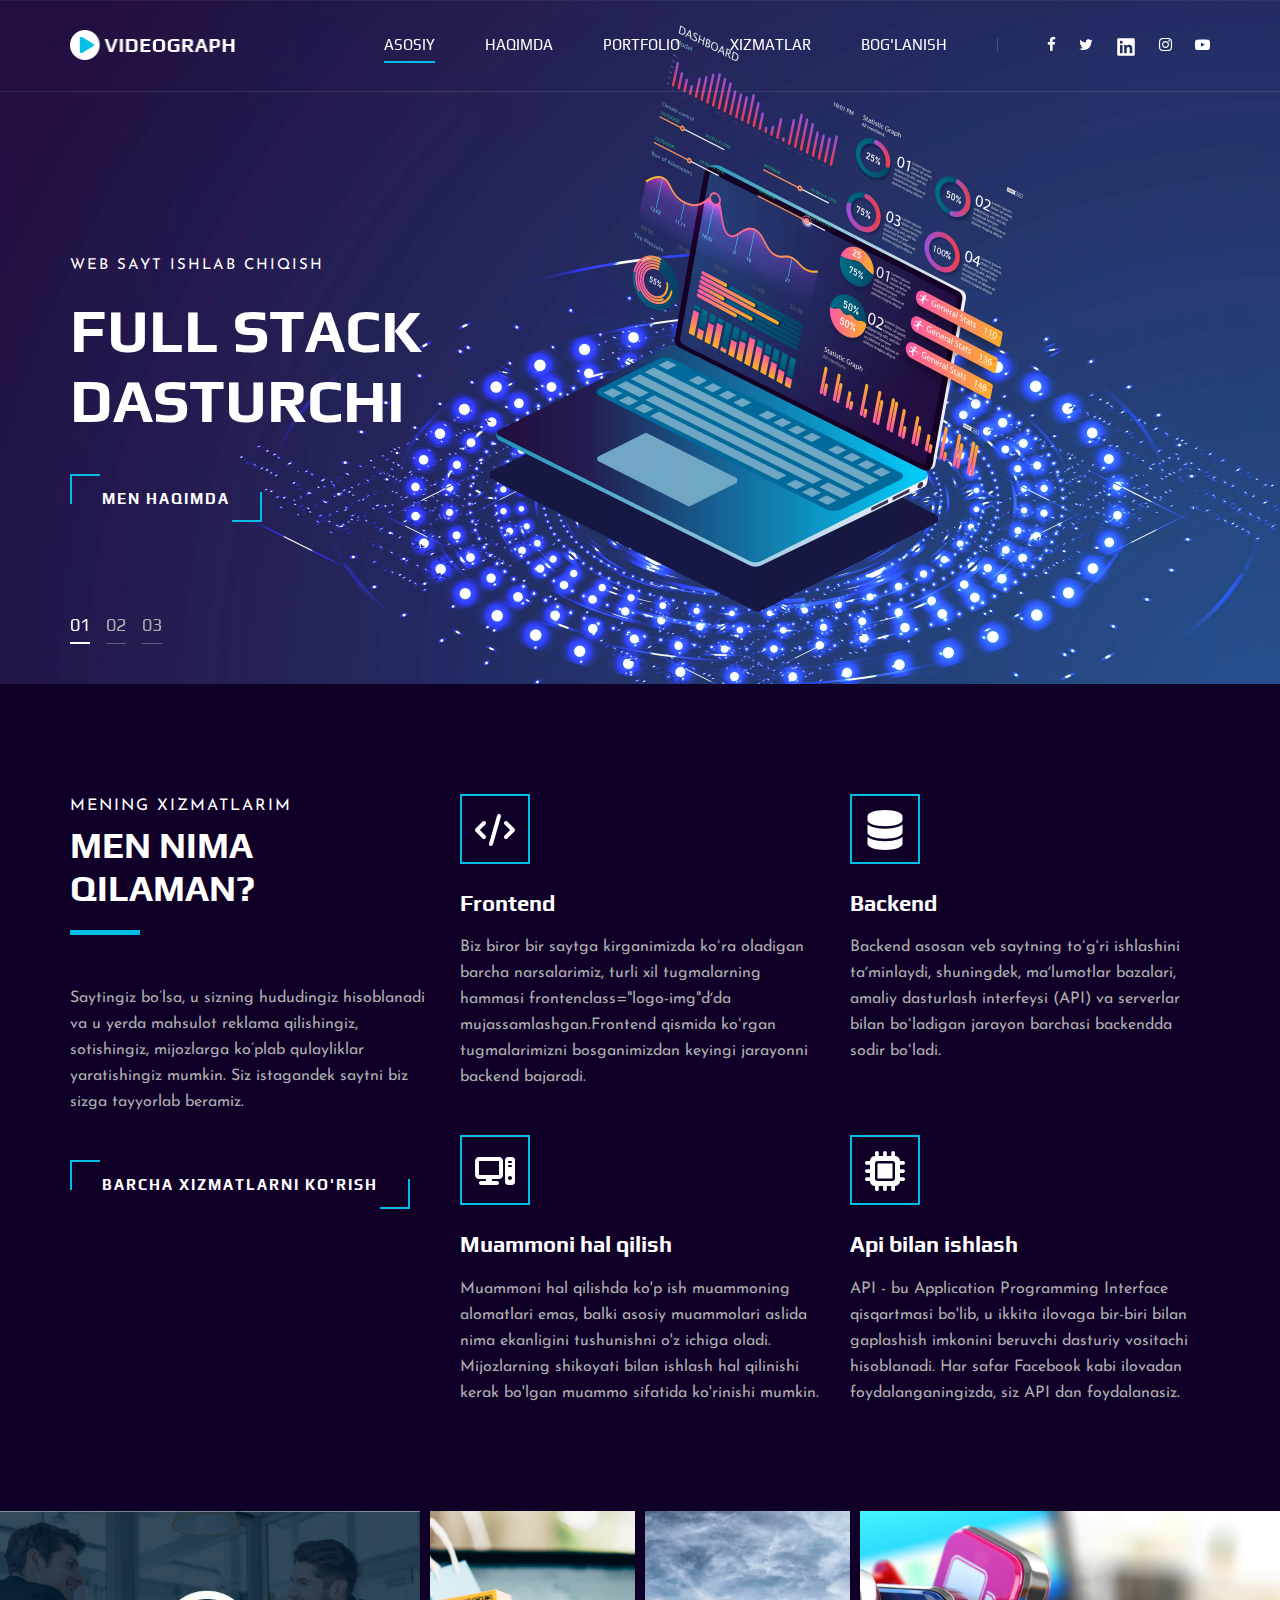
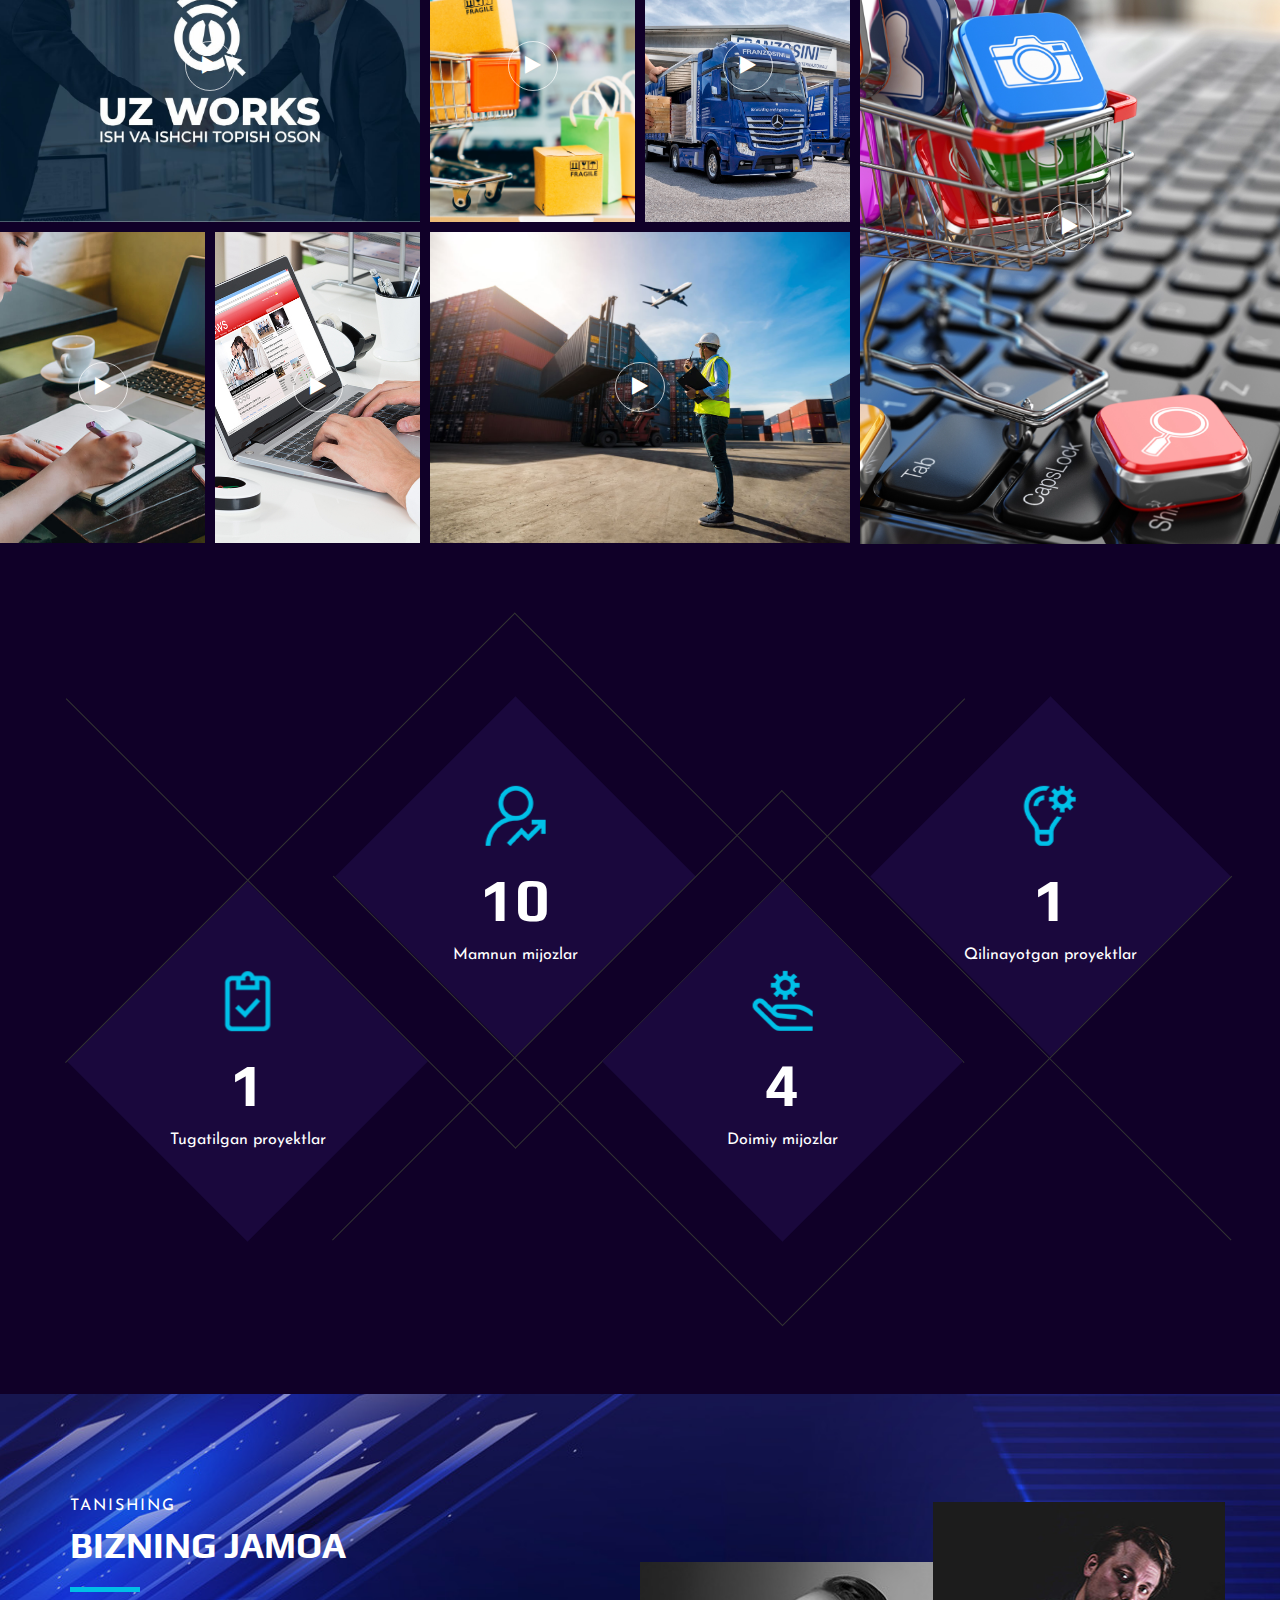
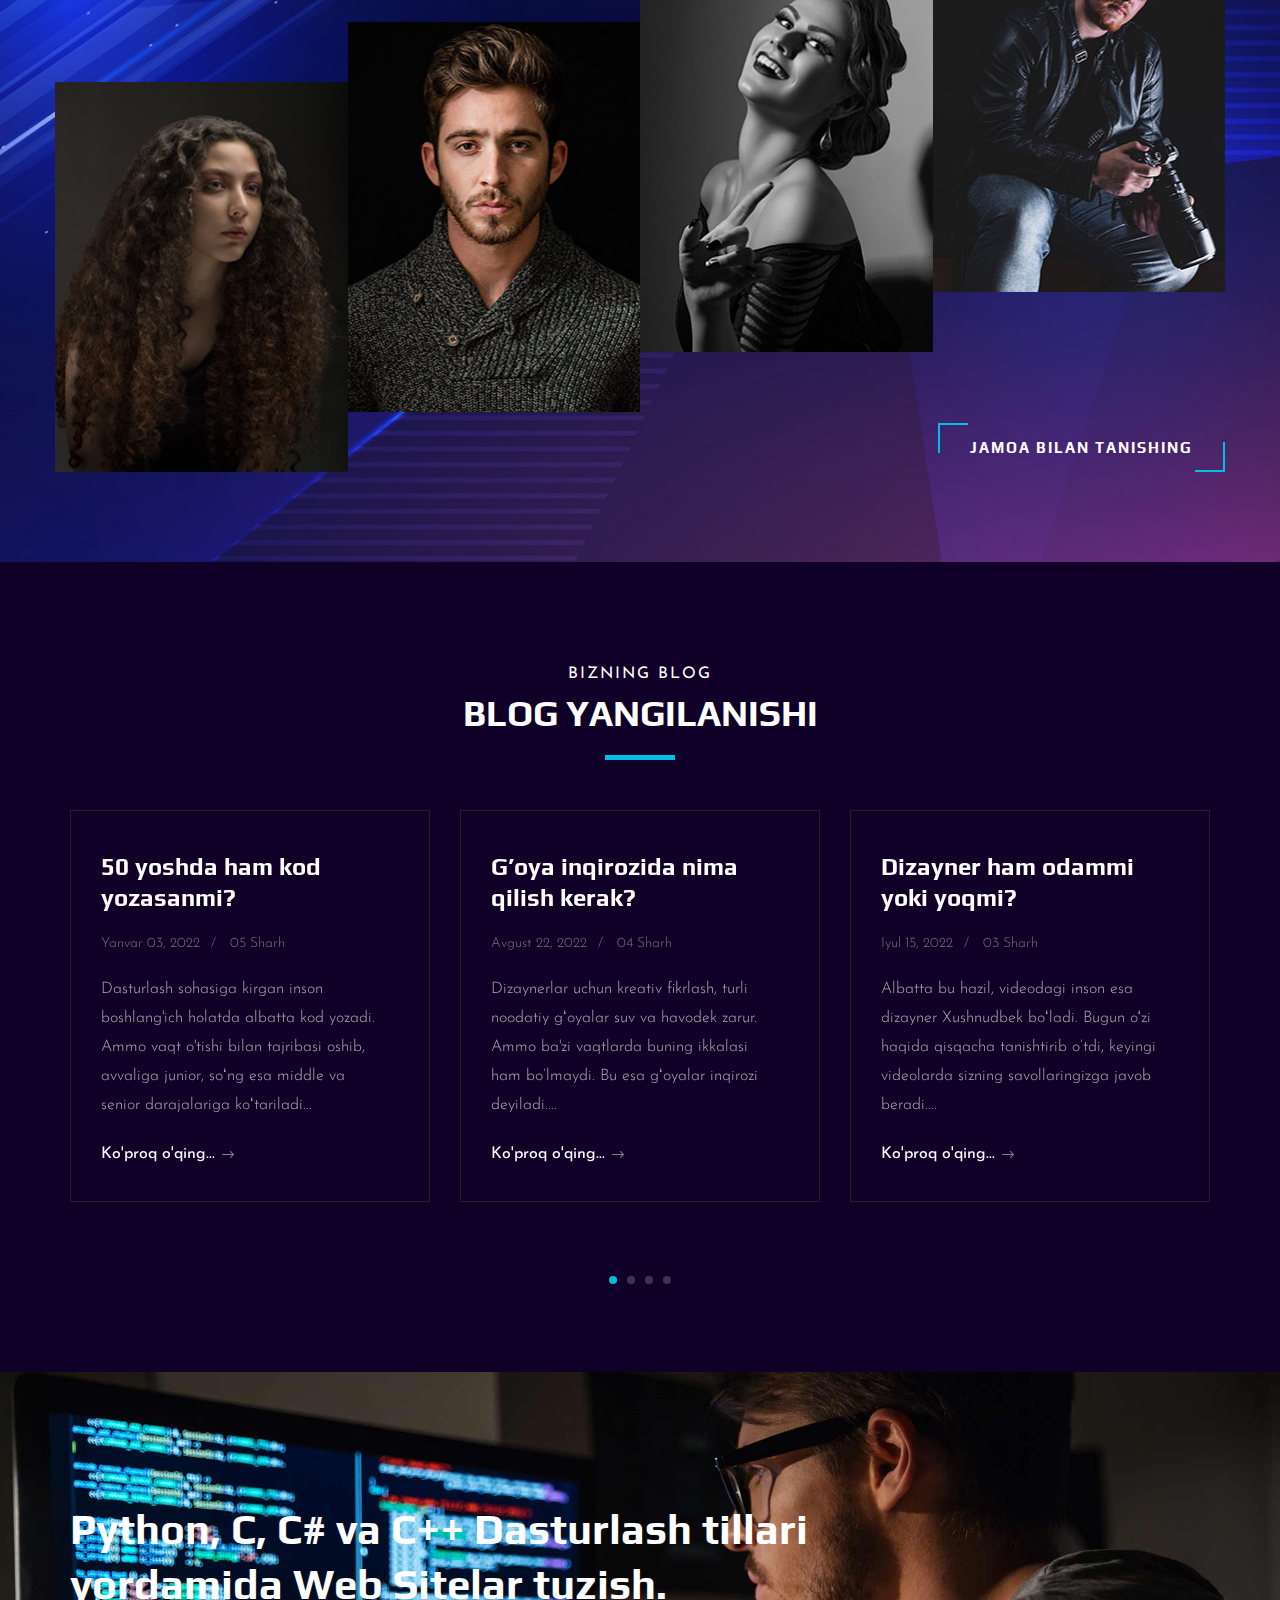
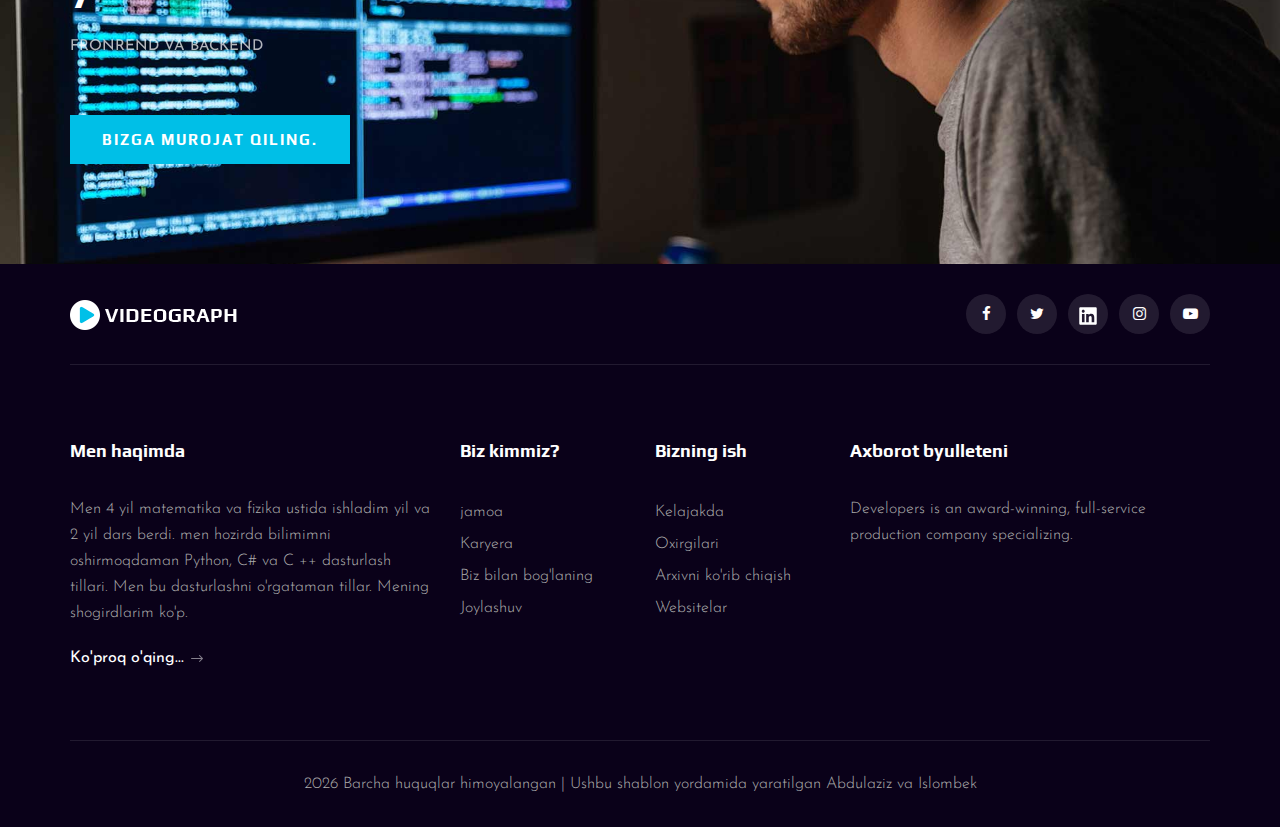
==== commit 011040ad: "finish" ====
--- a/index.html
+++ b/index.html
@@ -48,23 +48,15 @@
                                 <li><a href="./about.html">Haqimda</a></li>
                                 <li><a href="./portfolio.html">Portfolio</a></li>
                                 <li><a href="./services.html">Xizmatlar</a></li>
-                                <li><a href="#">Sahifalar</a>
-                                    <ul class="dropdown">
-                                        <li><a href="./about.html">Haqimda</a></li>
-                                        <li><a href="./portfolio.html">Portfolio</a></li>
-                                        <li><a href="./blog.html">Blogim</a></li>
-                                        <li><a href="./blog-details.html">Blog Tafsilotlari</a></li>
-                                    </ul>
-                                </li>
                                 <li><a href="./contact.html">Bog'lanish</a></li>
                             </ul>
                         </nav>
                         <div class="header__nav__social">
-                            <a href="#"><i class="fa fa-facebook"></i></a>
-                            <a href="#"><i class="fa fa-twitter"></i></a>
-                            <a href="#"><i class="fa fa-dribbble"></i></a>
-                            <a href="#"><i class="fa fa-instagram"></i></a>
-                            <a href="#"><i class="fa fa-youtube-play"></i></a>
+                            <a href="https://www.facebook.com/business/learn/facebook-link-ads"><i class="fa fa-facebook"></i></a>
+                            <a href="https://help.twitter.com/ru/using-twitter/tweet-and-moment-url"><i class="fa fa-twitter"></i></a>
+                            <a href="https://ru.linkedin.com/"><img src="./img/icons/linkedin.svg" alt="" class="logo-img" width="20" height="20"></a>
+                            <a href="https://help.instagram.com/372819389498306"><i class="fa fa-instagram"></i></a>
+                            <a href="https://www.youtube.com."><i class="fa fa-youtube-play"></i></a>
                         </div>
                     </div>
                 </div>
@@ -84,7 +76,7 @@
                             <div class="hero__text">
                                 <span>Web sayt ishlab chiqish</span>
                                 <h2>Full Stack Dasturchi</h2>
-                                <a href="#" class="primary-btn">Men haqimda</a>
+                                <a href="./about.html" class="primary-btn">Men haqimda</a>
                             </div>
                         </div>
                     </div>
@@ -97,7 +89,7 @@
                             <div class="hero__text">
                                 <span>Muammoni hal qilish</span>
                                 <h2>Full Stack Dasturchi</h2>
-                                <a href="#" class="primary-btn">Men haqimda</a>
+                                <a href="./about.html" class="primary-btn">Men haqimda</a>
                             </div>
                         </div>
                     </div>
@@ -110,7 +102,7 @@
                             <div class="hero__text">
                                 <span>API va RESTful Xizmatlari</span>
                                 <h2>Full Stack Dasturchi</h2>
-                                <a href="#" class="primary-btn">Men haqimda</a>
+                                <a href="./about.html" class="primary-btn">Men haqimda</a>
                             </div>
                         </div>
                     </div>
@@ -133,7 +125,7 @@
                         <p>Saytingiz bo’lsa, u sizning hududingiz hisoblanadi va u yerda mahsulot reklama qilishingiz,
                             sotishingiz, mijozlarga ko’plab qulayliklar yaratishingiz mumkin. Siz istagandek saytni biz
                             sizga tayyorlab beramiz.</p>
-                        <a href="#" class="primary-btn">Barcha xizmatlarni ko'rish</a>
+                        <a href="./services.html" class="primary-btn">Barcha xizmatlarni ko'rish</a>
                     </div>
                 </div>
                 <div class="col-lg-8">
@@ -141,12 +133,12 @@
                         <div class="col-lg-6 col-md-6 col-sm-6">
                             <div class="services__item">
                                 <div class="services__item__icon">
-                                    <img src="./img/icons/code-solid.svg" alt="icon" class="logo-img" width="40"
+                                    <img src="./img/icons/code-solid.svg" alt="icon" class="logo-img"  width="40"
                                         height="40">
                                 </div>
                                 <h4>Frontend</h4>
                                 <p>Biz biror bir saytga kirganimizda koʻra oladigan barcha narsalarimiz, turli xil
-                                    tugmalarning hammasi frontendʼda mujassamlashgan.Frontend qismida koʻrgan
+                                    tugmalarning hammasi frontenclass="logo-img"dʼda mujassamlashgan.Frontend qismida koʻrgan
                                     tugmalarimizni bosganimizdan keyingi jarayonni backend bajaradi.</p>
                             </div>
                         </div>
@@ -259,7 +251,7 @@
                         <div class="counter__item">
                             <div class="counter__item__text">
                                 <img src="img/icons/ci-1.png" alt="">
-                                <h2 class="counter_num">230</h2>
+                                <h2 class="counter_num">4</h2>
                                 <p>Tugatilgan proyektlar</p>
                             </div>
                         </div>
@@ -268,7 +260,7 @@
                         <div class="counter__item second__item">
                             <div class="counter__item__text">
                                 <img src="img/icons/ci-2.png" alt="">
-                                <h2 class="counter_num">1068</h2>
+                                <h2 class="counter_num">50</h2>
                                 <p>Mamnun mijozlar</p>
                             </div>
                         </div>
@@ -277,7 +269,7 @@
                         <div class="counter__item third__item">
                             <div class="counter__item__text">
                                 <img src="img/icons/ci-3.png" alt="">
-                                <h2 class="counter_num">230</h2>
+                                <h2 class="counter_num">20</h2>
                                 <p>Doimiy mijozlar</p>
                             </div>
                         </div>
@@ -286,8 +278,8 @@
                         <div class="counter__item four__item">
                             <div class="counter__item__text">
                                 <img src="img/icons/ci-4.png" alt="">
-                                <h2 class="counter_num">230</h2>
-                                <p>Tugatilgan proyektlar</p>
+                                <h2 class="counter_num">3</h2>
+                                <p>Qilinayotgan proyektlar</p>
                             </div>
                         </div>
                     </div>
@@ -315,10 +307,9 @@
                             <h4>Nigora Xo'jayeva</h4>
                             <p>Backend Developer</p>
                             <div class="team__item__social">
-                                <a href="#"><i class="fa fa-facebook"></i></a>
-                                <a href="#"><i class="fa fa-twitter"></i></a>
-                                <a href="#"><i class="fa fa-dribbble"></i></a>
-                                <a href="#"><i class="fa fa-instagram"></i></a>
+                                <a href="https://www.facebook.com/business/learn/facebook-link-ads"><i class="fa fa-facebook"></i></a>
+                                <a href="https://twitter.com/?lang=ehttps://help.twitter.com/ru/using-twitter/tweet-and-moment-url"><i class="fa fa-twitter"></i></a>
+                                <a href="https://help.instagram.com/372819389498306"><i class="fa fa-instagram"></i></a>
                             </div>
                         </div>
                     </div>
@@ -329,10 +320,10 @@
                             <h4>Islombek Abdinazarov</h4>
                             <p>Frontend Developer</p>
                             <div class="team__item__social">
-                                <a href="#"><i class="fa fa-facebook"></i></a>
-                                <a href="#"><i class="fa fa-twitter"></i></a>
-                                <a href="#"><i class="fa fa-dribbble"></i></a>
-                                <a href="#"><i class="fa fa-instagram"></i></a>
+                                <a href="https://www.facebook.com/business/learn/facebook-link-ads"><i class="fa fa-facebook"></i></a>
+                                <a href="https://help.twitter.com/ru/using-twitter/tweet-and-moment-url"><i class="fa fa-twitter"></i></a>
+                                <a href="https://ru.linkedin.com/"><img src="./img/icons/linkedin.svg" alt="" class="logo-img" width="20" height="20"></a>
+                                <a href="https://help.instagram.com/372819389498306"><i class="fa fa-instagram"></i></a>
                             </div>
                         </div>
                     </div>
@@ -343,10 +334,10 @@
                             <h4>Malika Shodiyeva</h4>
                             <p>Tester</p>
                             <div class="team__item__social">
-                                <a href="#"><i class="fa fa-facebook"></i></a>
-                                <a href="#"><i class="fa fa-twitter"></i></a>
-                                <a href="#"><i class="fa fa-dribbble"></i></a>
-                                <a href="#"><i class="fa fa-instagram"></i></a>
+                                <a href="https://www.facebook.com/business/learn/facebook-link-ads"><i class="fa fa-facebook"></i></a>
+                                <a href="https://help.twitter.com/ru/using-twitter/tweet-and-moment-url"><i class="fa fa-twitter"></i></a>
+                                <a href="https://ru.linkedin.com/"><img src="./img/icons/linkedin.svg" alt="" class="logo-img" width="20" height="20"></a>
+                                <a href="https://help.instagram.com/372819389498306"><i class="fa fa-instagram"></i></a>
                             </div>
                         </div>
                     </div>
@@ -357,17 +348,17 @@
                             <h4>Shahboz Mamatqulov</h4>
                             <p>Full Stack Developer</p>
                             <div class="team__item__social">
-                                <a href="#"><i class="fa fa-facebook"></i></a>
-                                <a href="#"><i class="fa fa-twitter"></i></a>
-                                <a href="#"><i class="fa fa-dribbble"></i></a>
-                                <a href="#"><i class="fa fa-instagram"></i></a>
+                                <a href="https://www.facebook.com/business/learn/facebook-link-ads"><i class="fa fa-facebook"></i></a>
+                                <a href="https://help.twitter.com/ru/using-twitter/tweet-and-moment-url"><i class="fa fa-twitter"></i></a>
+                                <a href="https://ru.linkedin.com/"><img src="./img/icons/linkedin.svg" alt="" class="logo-img" width="20" height="20"></a>
+                                <a href="https://help.instagram.com/372819389498306"><i class="fa fa-instagram"></i></a>
                             </div>
                         </div>
                     </div>
                 </div>
                 <div class="col-lg-12 p-0">
                     <div class="team__btn">
-                        <a href="#" class="primary-btn">Jamoa bilan tanishing</a>
+                        <a href="./services.html" class="primary-btn">Jamoa bilan tanishing</a>
                     </div>
                 </div>
             </div>
@@ -510,11 +501,11 @@
                     </div>
                     <div class="col-lg-6 col-md-6">
                         <div class="footer__top__social">
-                            <a href="#"><i class="fa fa-facebook"></i></a>
-                            <a href="#"><i class="fa fa-twitter"></i></a>
-                            <a href="#"><i class="fa fa-dribbble"></i></a>
-                            <a href="#"><i class="fa fa-instagram"></i></a>
-                            <a href="#"><i class="fa fa-youtube-play"></i></a>
+                            <a href="https://www.facebook.com/business/learn/facebook-link-ads"><i class="fa fa-facebook"></i></a>
+                            <a href="https://help.twitter.com/ru/using-twitter/tweet-and-moment-url"><i class="fa fa-twitter"></i></a>
+                            <a href="https://ru.linkedin.com/"><img src="./img/icons/linkedin.svg" alt="" class="logo-img" width="20" height="20"></a>
+                            <a href="https://help.instagram.com/372819389498306"><i class="fa fa-instagram"></i></a>
+                            <a href="https://www.youtube.com."><i class="fa fa-youtube-play"></i></a>
                         </div>
                     </div>
                 </div>
@@ -562,10 +553,6 @@
                         <div class="footer__option__item">
                             <h5>Axborot byulleteni</h5>
                             <p>Developers is an award-winning, full-service production company specializing.</p>
-                            <form action="#">
-                                <input type="text" placeholder="Email">
-                                <button type="submit"><i class="fa fa-send"></i></button>
-                            </form>
                         </div>
                     </div>
                 </div>
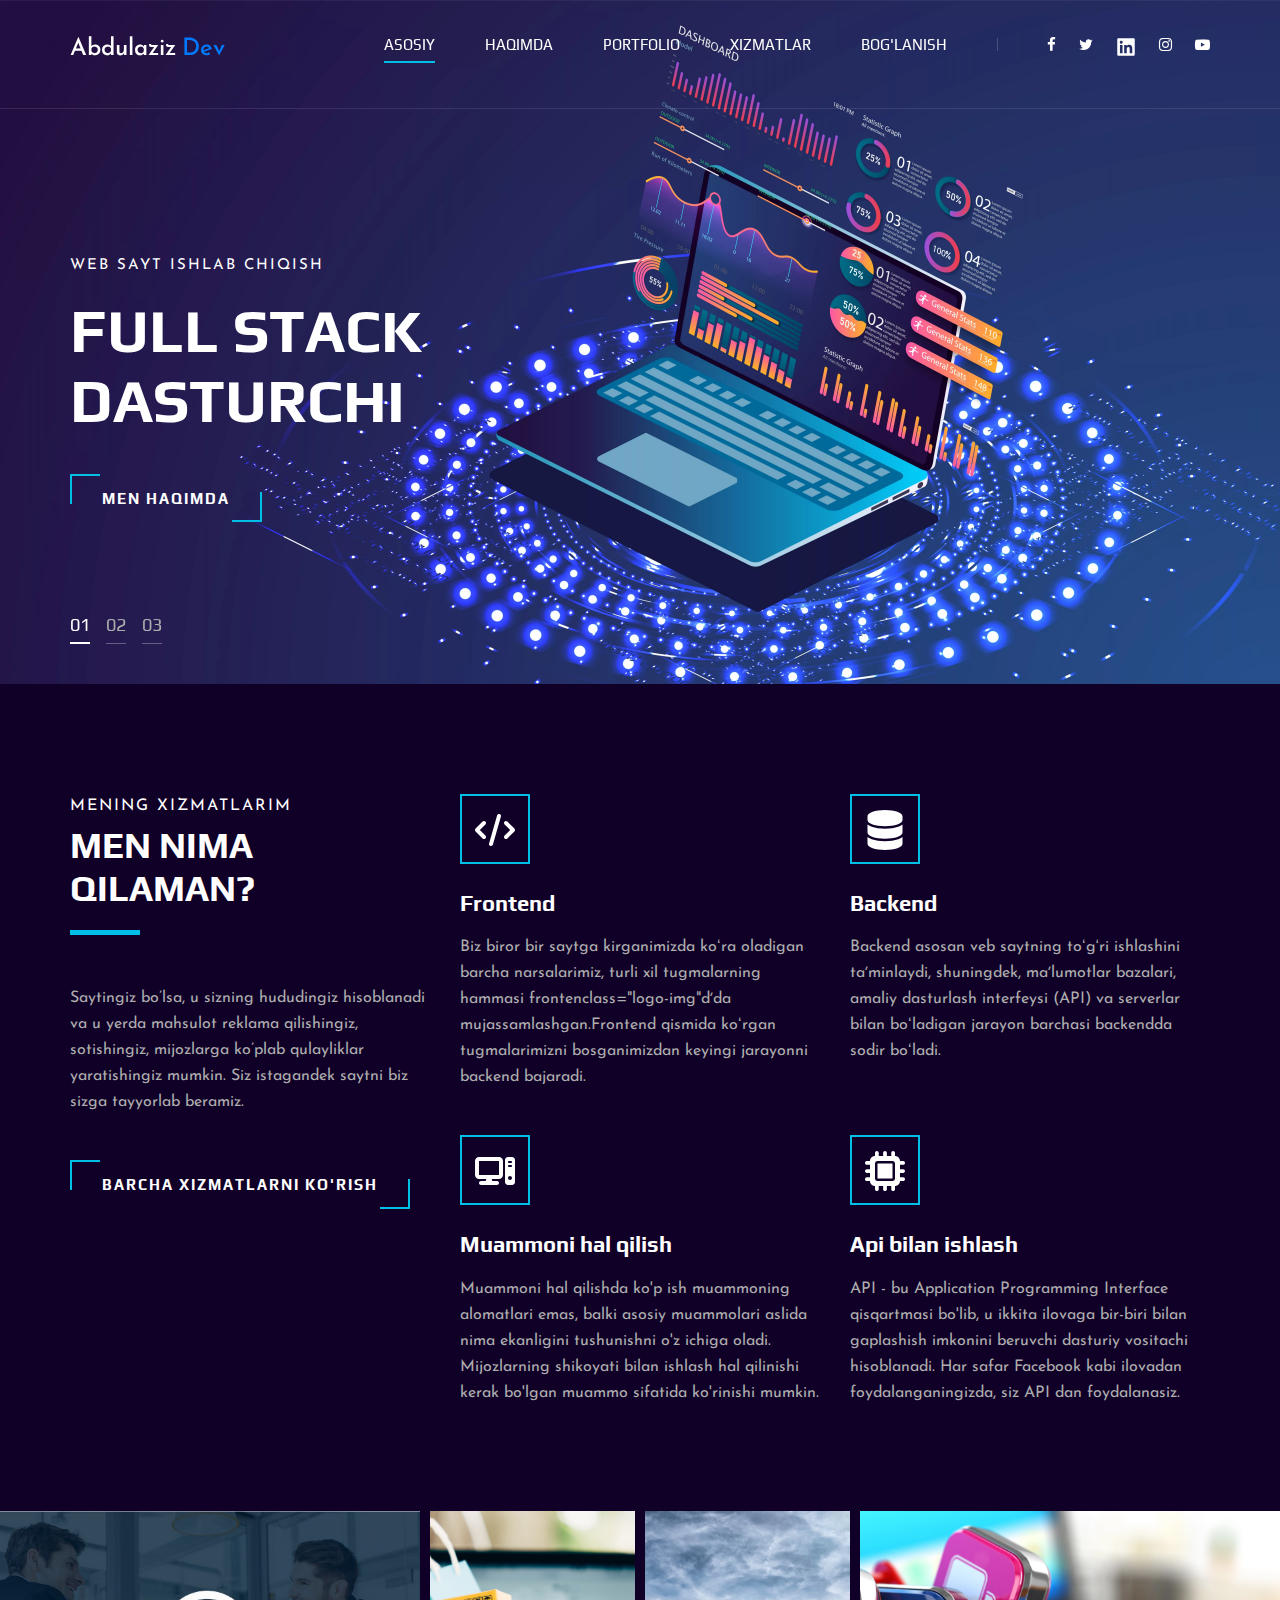
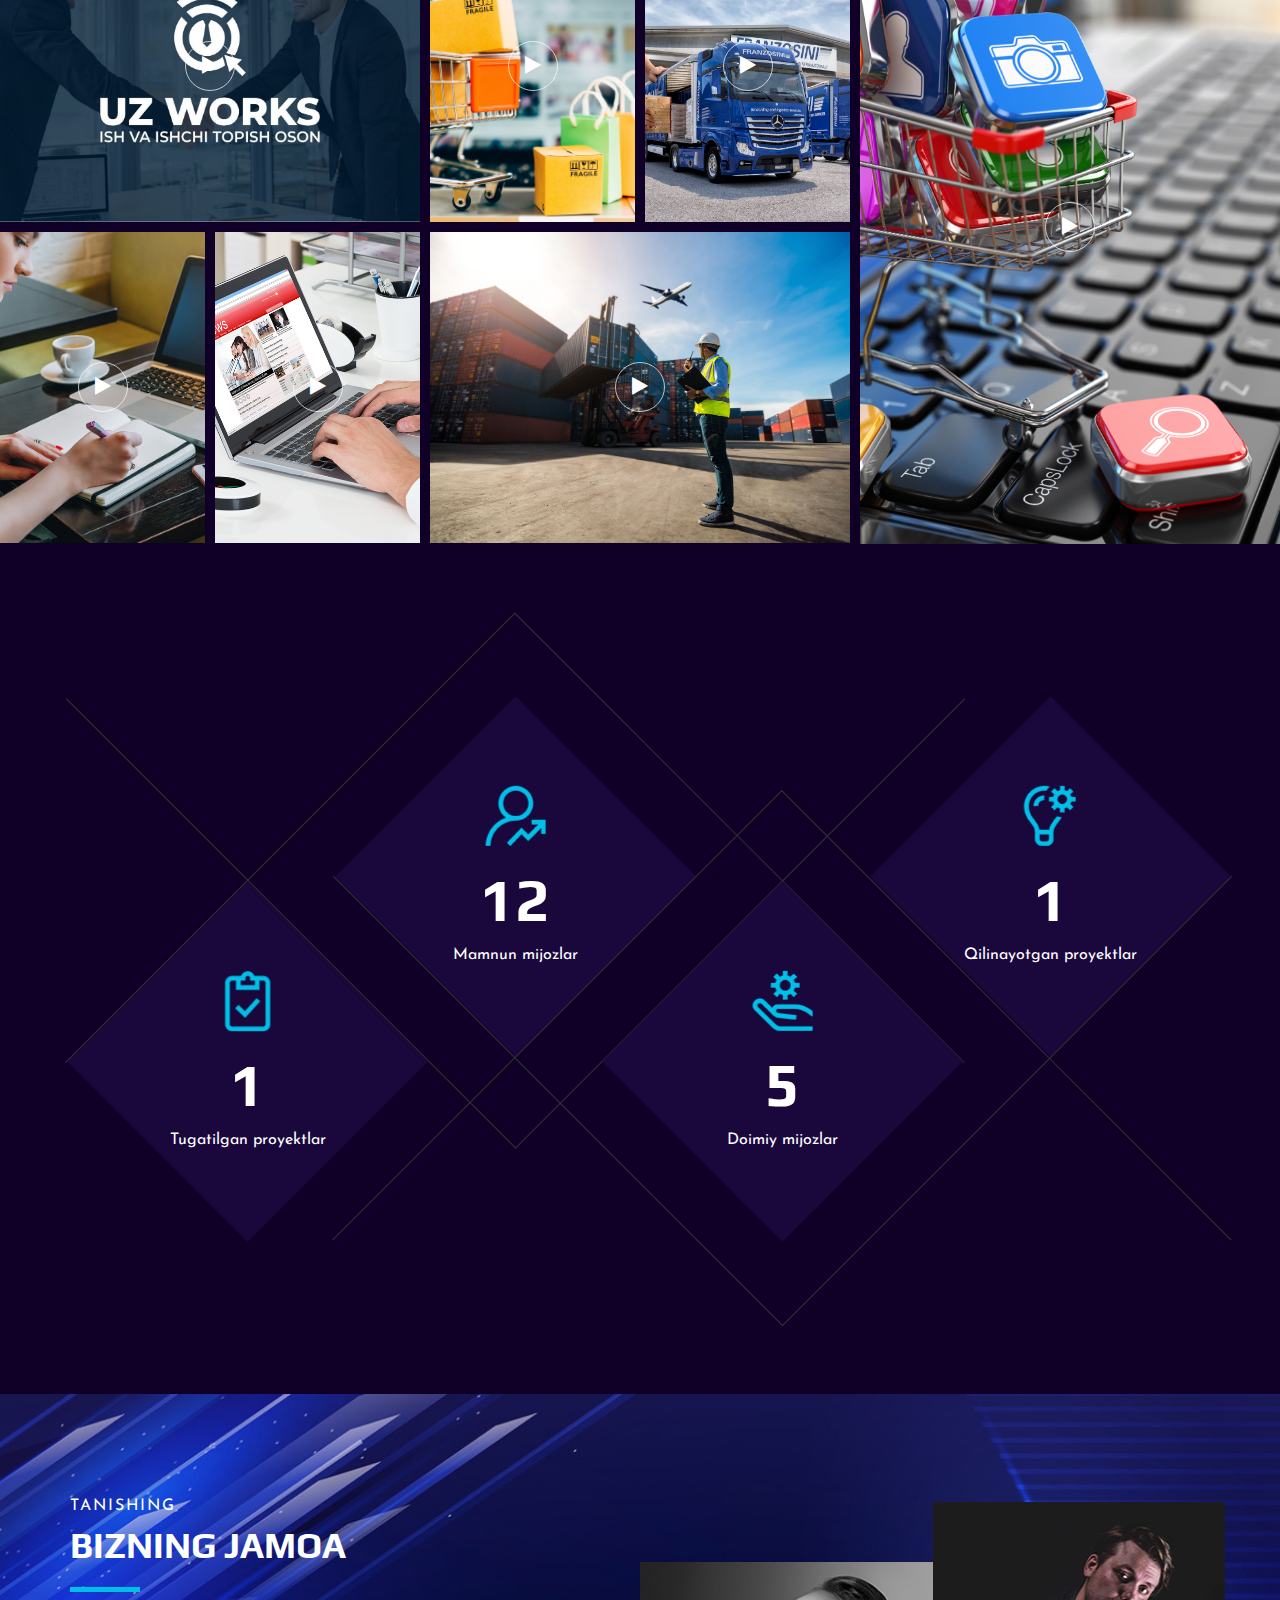
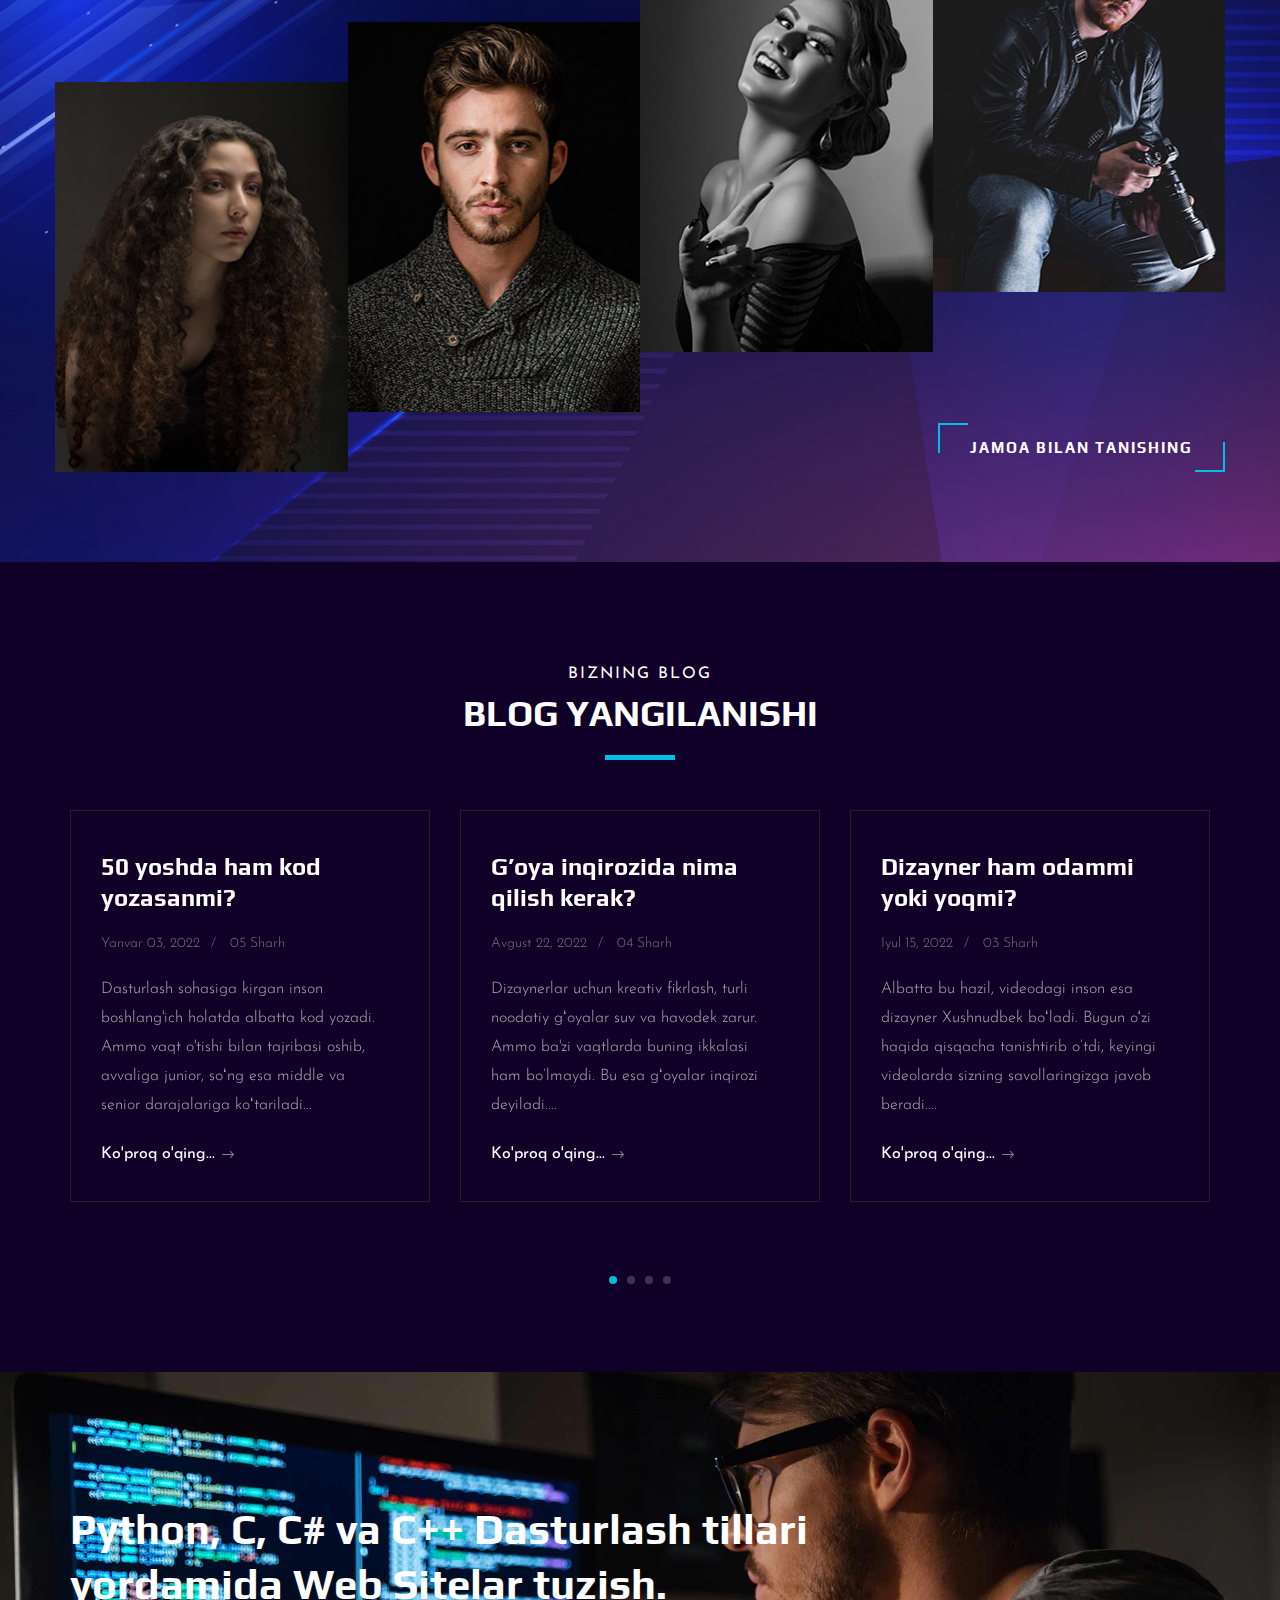
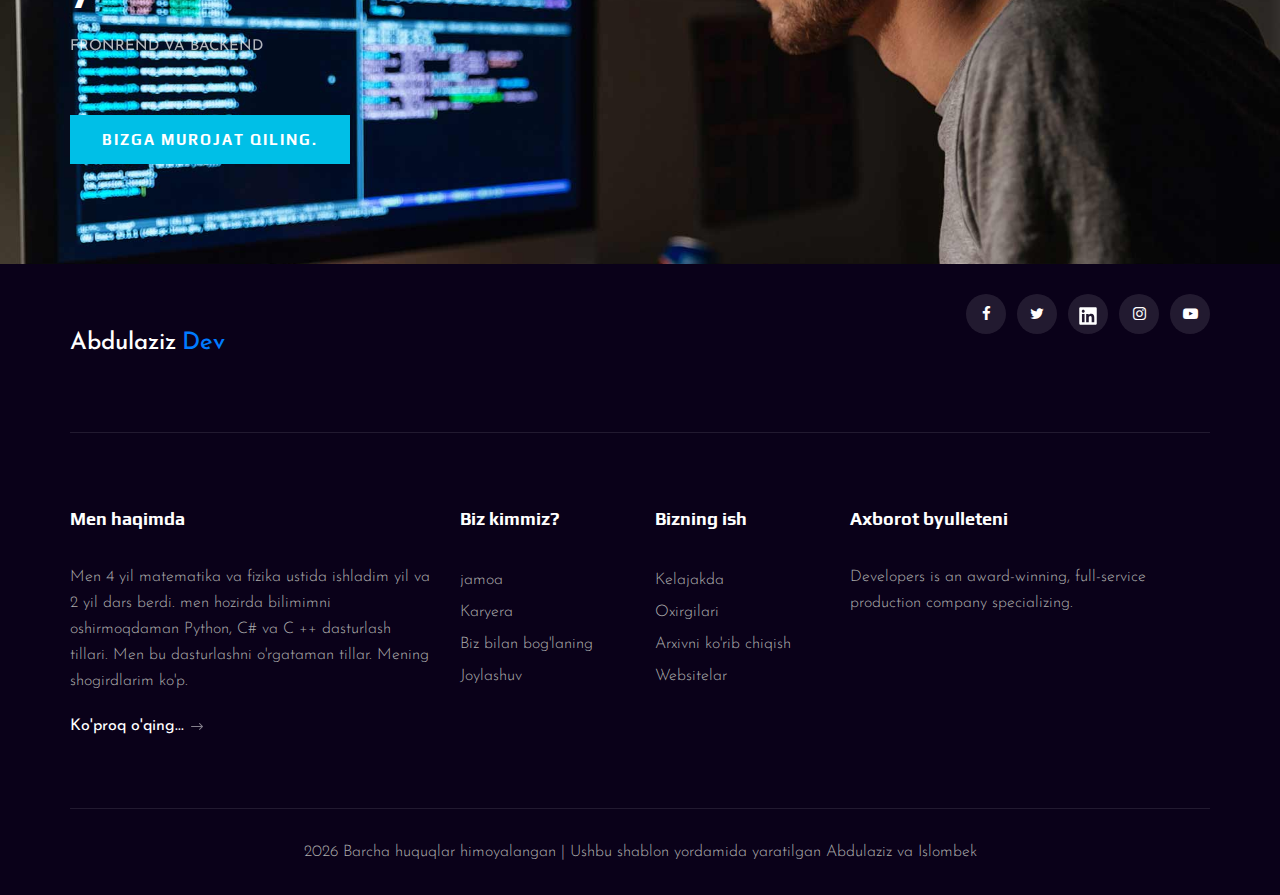
==== commit bfc5036e: "work with logo" ====
--- a/index.html
+++ b/index.html
@@ -37,7 +37,9 @@
             <div class="row">
                 <div class="col-lg-2">
                     <div class="header__logo">
-                        <a href="./index.html"><img src="img/logo.png" alt=""></a>
+                        <a class="navbar-brand h1" href="/">
+                            <span class="text-white h4">Abdulaziz</span> <span class="text-primary h4">Dev</span>
+                        </a>
                     </div>
                 </div>
                 <div class="col-lg-10">
@@ -495,8 +497,10 @@
             <div class="footer__top">
                 <div class="row">
                     <div class="col-lg-6 col-md-6">
-                        <div class="footer__top__logo">
-                            <a href="#"><img src="img/logo.png" alt=""></a>
+                        <div class="header__logo">
+                            <a class="navbar-brand h1" href="/">
+                                <span class="text-white h4">Abdulaziz</span> <span class="text-primary h4">Dev</span>
+                            </a>
                         </div>
                     </div>
                     <div class="col-lg-6 col-md-6">
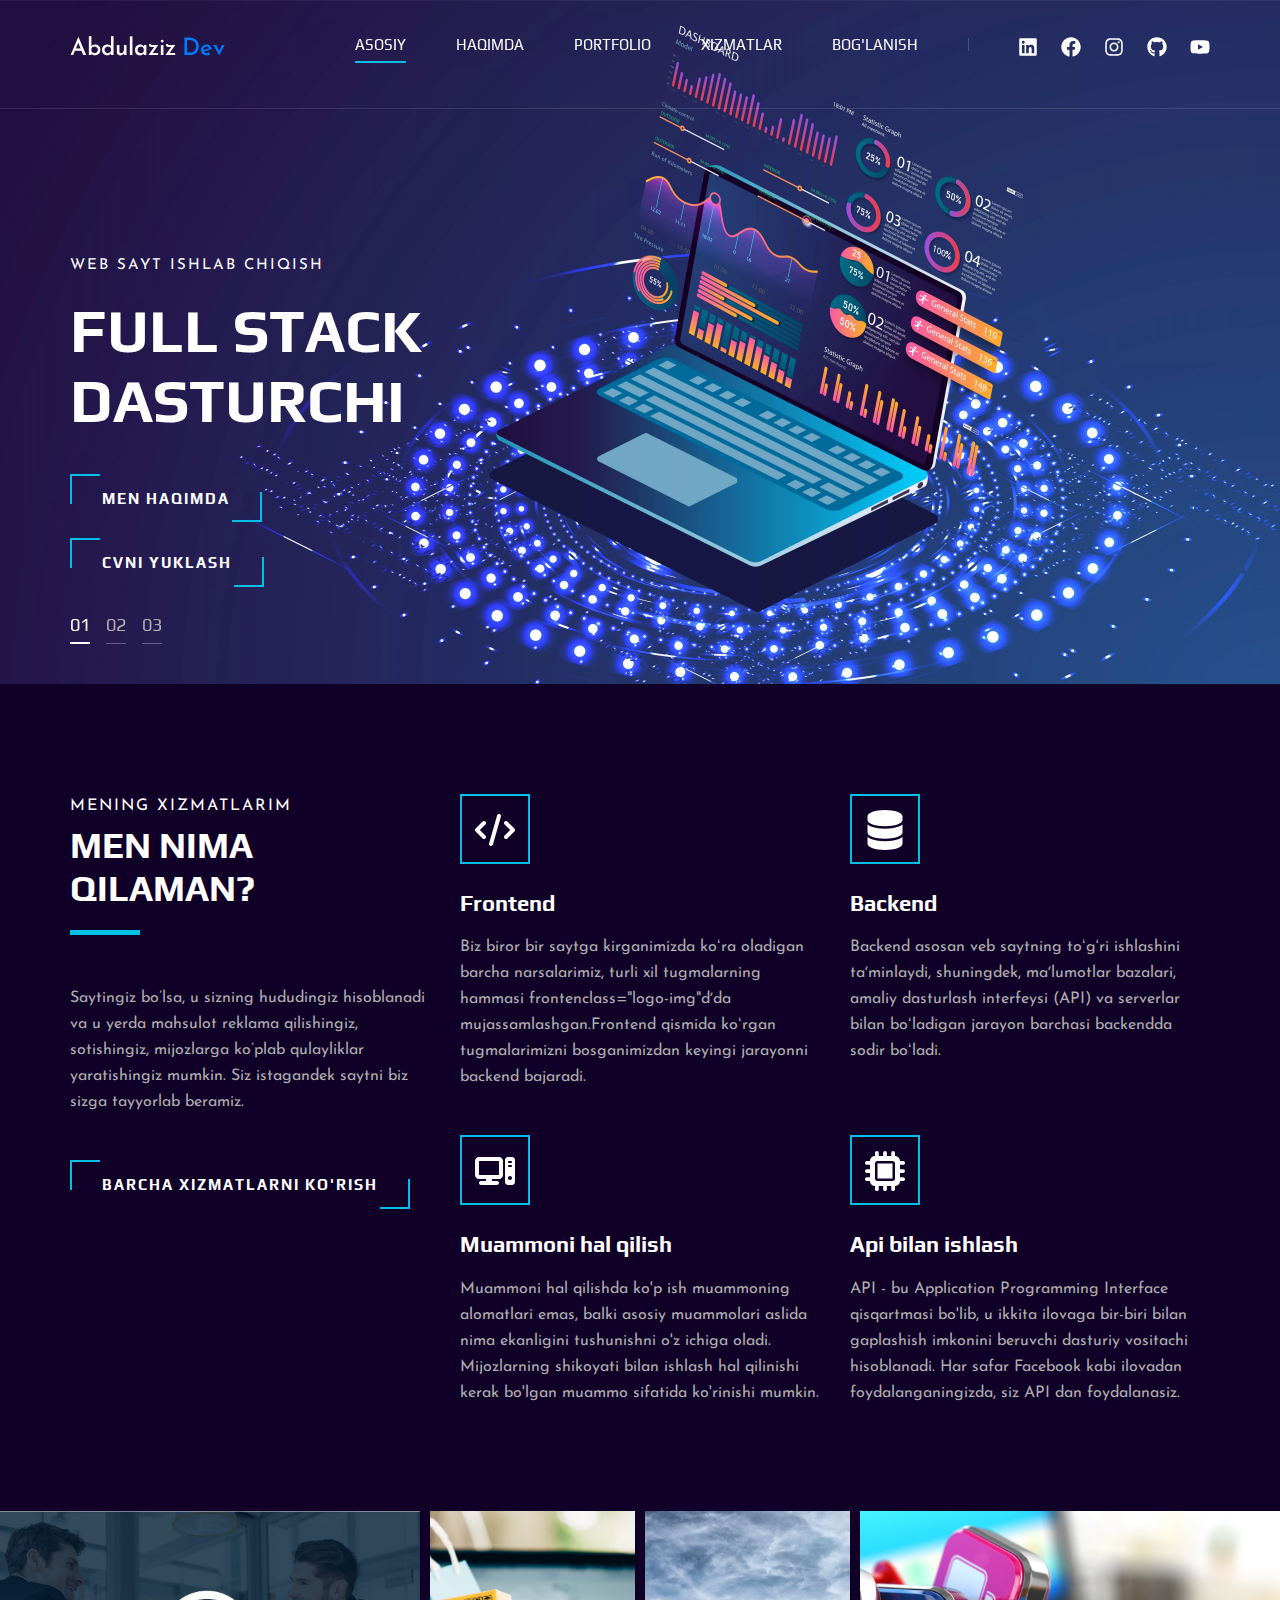
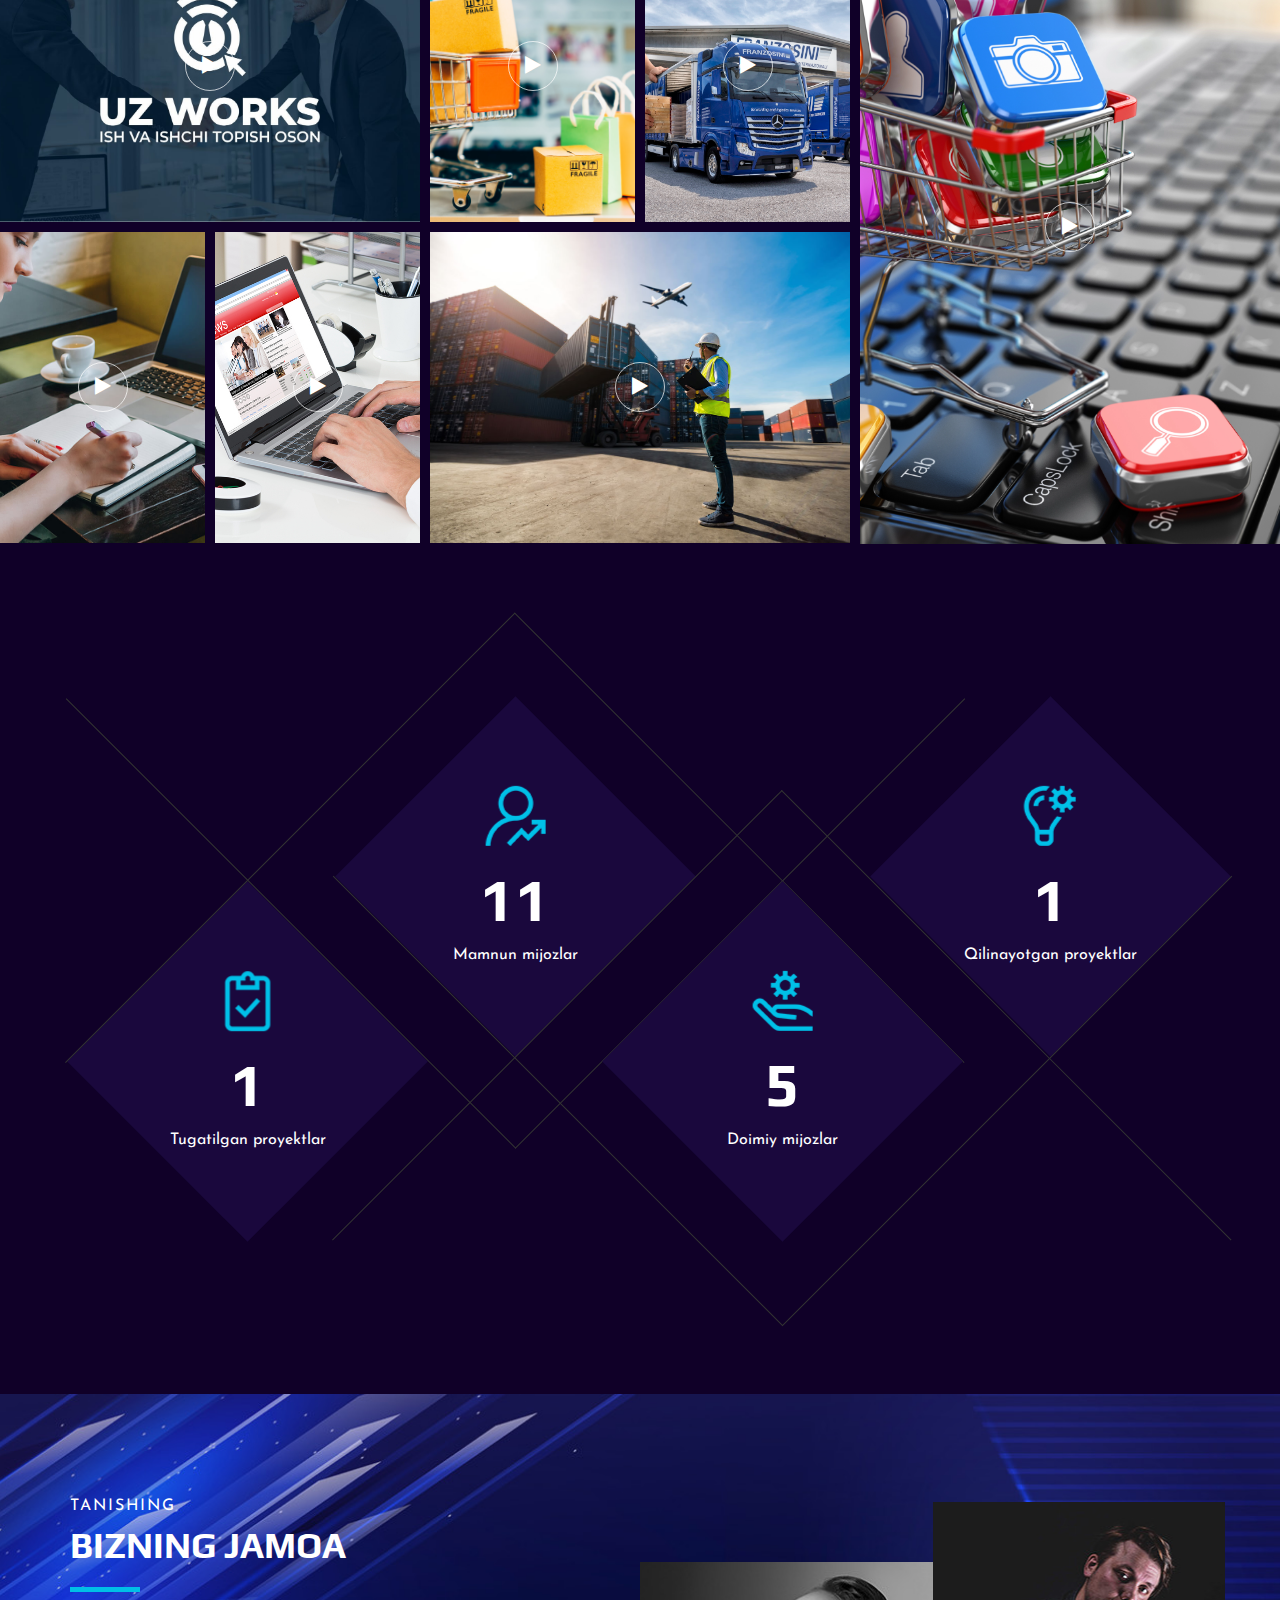
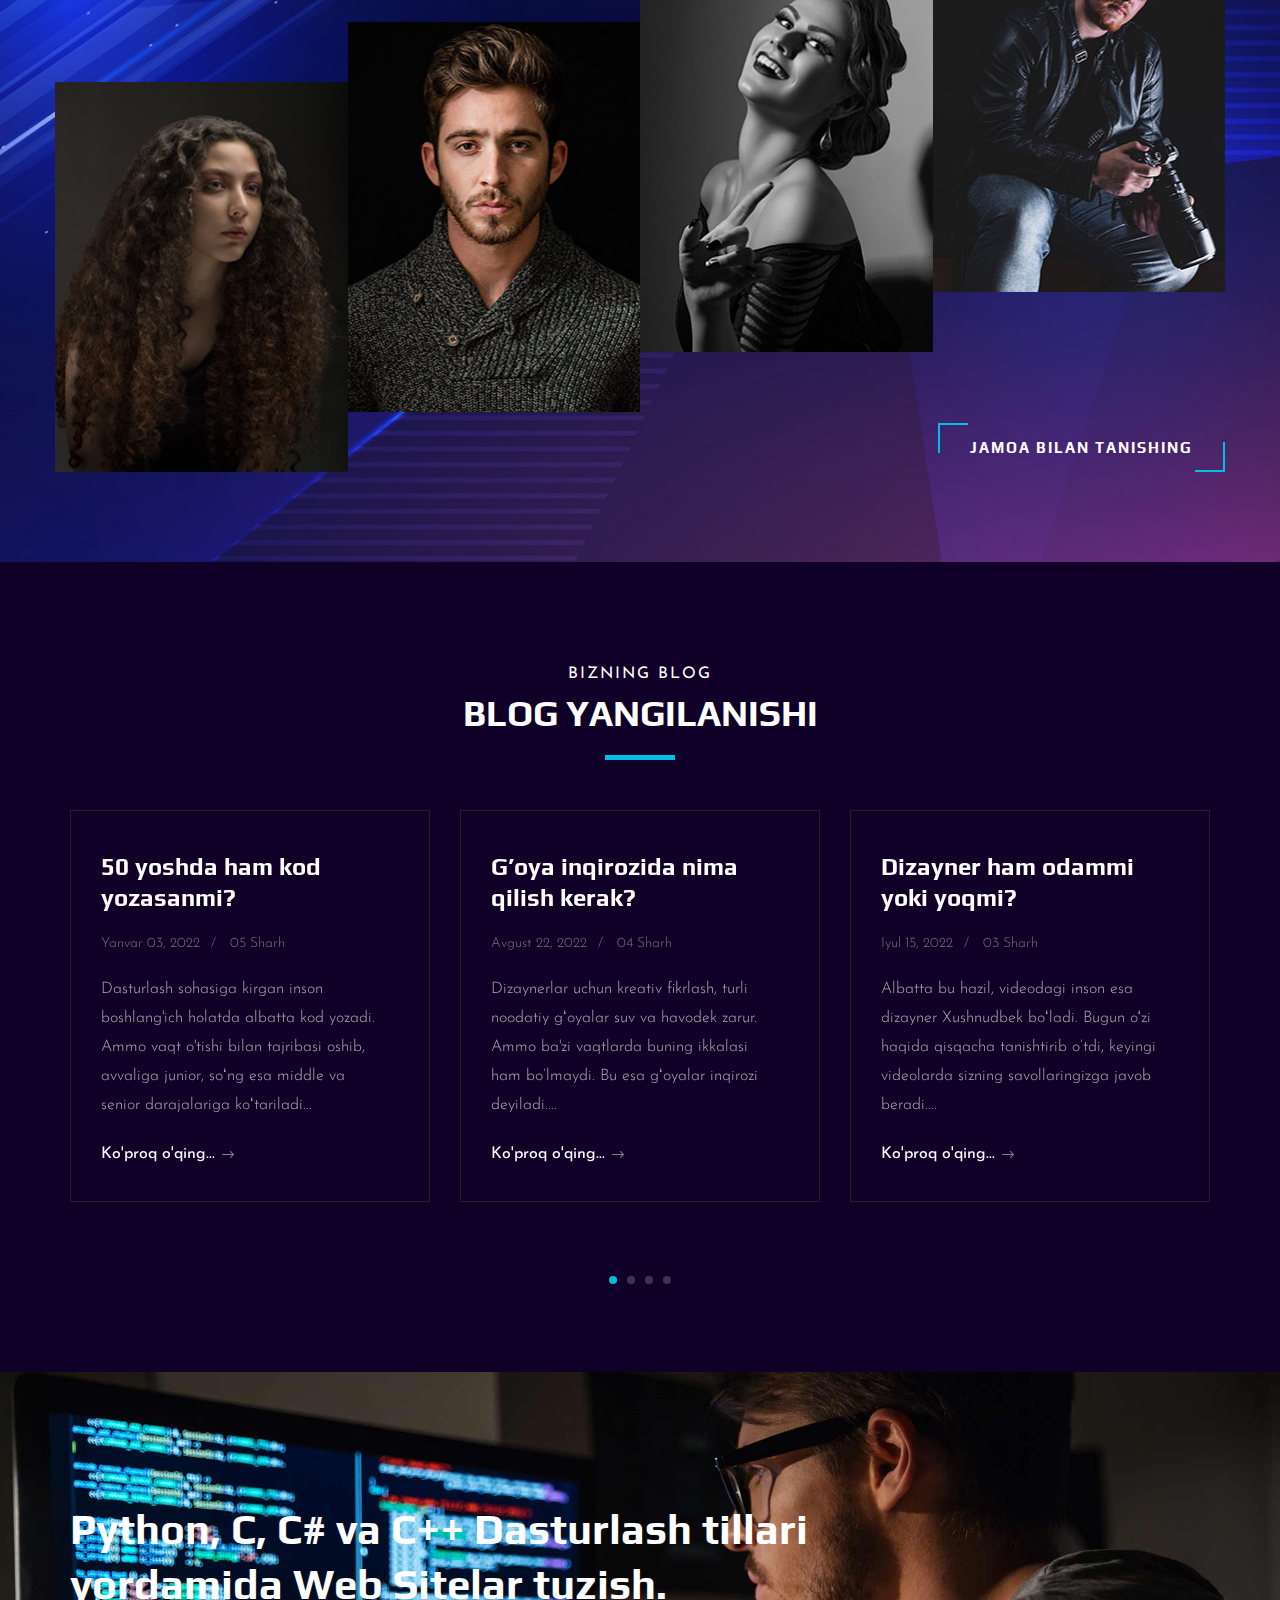
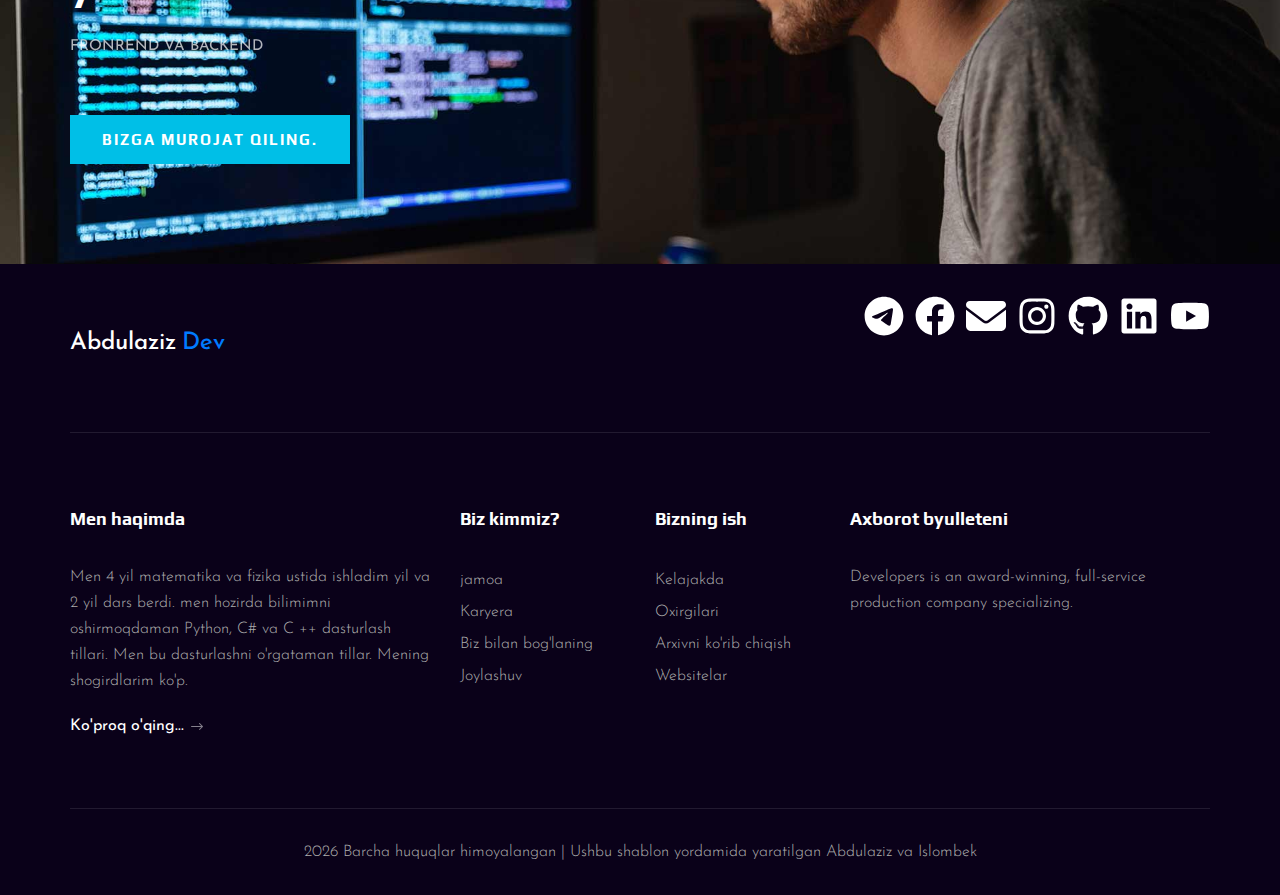
==== commit f8a6a2e8: "Fix all the mistakes" ====
--- a/index.html
+++ b/index.html
@@ -54,11 +54,16 @@
                             </ul>
                         </nav>
                         <div class="header__nav__social">
-                            <a href="https://www.facebook.com/business/learn/facebook-link-ads"><i class="fa fa-facebook"></i></a>
-                            <a href="https://help.twitter.com/ru/using-twitter/tweet-and-moment-url"><i class="fa fa-twitter"></i></a>
-                            <a href="https://ru.linkedin.com/"><img src="./img/icons/linkedin.svg" alt="" class="logo-img" width="20" height="20"></a>
-                            <a href="https://help.instagram.com/372819389498306"><i class="fa fa-instagram"></i></a>
-                            <a href="https://www.youtube.com."><i class="fa fa-youtube-play"></i></a>
+                            <a href="https://ru.linkedin.com/"><img src="./img/icons/linkedin.svg" alt=""
+                                    class="logo-img" width="20" height="20"></a>
+                            <a href="https://www.facebook.com/abdulaziz.nabijonov.752"><img
+                                    src="./img/icons/facebook.svg" alt="" class="logo-img" width="20" height="20"></a>
+                            <a href="https://www.instagram.com/batchat_pro?r=nametag"><img
+                                    src="./img/icons/instagram.svg" alt="" class="logo-img" width="20" height="20"></a>
+                            <a href="https://github.com/"><img src="./img/icons/github.svg" alt="" class="logo-img"
+                                    width="20" height="20"></a>
+                            <a href="https://www.youtube.com/channel/UCsKpocbsAhaLqlYXfc-14dA"><img
+                                    src="./img/icons/youtube.svg" alt="" class="logo-img" width="20" height="20"></a>
                         </div>
                     </div>
                 </div>
@@ -78,7 +83,12 @@
                             <div class="hero__text">
                                 <span>Web sayt ishlab chiqish</span>
                                 <h2>Full Stack Dasturchi</h2>
-                                <a href="./about.html" class="primary-btn">Men haqimda</a>
+                                <div>
+                                    <a href="./about.html" class="primary-btn">Men haqimda</a>
+                                    <div class="edrea_tm_button full"><a href="./img/resume-1.jpg" download=""
+                                            class="primary-btn my-3">CVni Yuklash</a>
+                                    </div>
+                                </div>
                             </div>
                         </div>
                     </div>
@@ -91,7 +101,12 @@
                             <div class="hero__text">
                                 <span>Muammoni hal qilish</span>
                                 <h2>Full Stack Dasturchi</h2>
-                                <a href="./about.html" class="primary-btn">Men haqimda</a>
+                                <div>
+                                    <a href="./about.html" class="primary-btn">Men haqimda</a>
+                                    <div class="edrea_tm_button full"><a href="./img/resume-1.jpg" download=""
+                                            class="primary-btn my-3">CVni Yuklash</a>
+                                    </div>
+                                </div>
                             </div>
                         </div>
                     </div>
@@ -104,7 +119,12 @@
                             <div class="hero__text">
                                 <span>API va RESTful Xizmatlari</span>
                                 <h2>Full Stack Dasturchi</h2>
-                                <a href="./about.html" class="primary-btn">Men haqimda</a>
+                                <div>
+                                    <a href="./about.html" class="primary-btn">Men haqimda</a>
+                                    <div class="edrea_tm_button full"><a href="./img/resume-1.jpg" download=""
+                                            class="primary-btn my-3">CVni Yuklash</a>
+                                    </div>
+                                </div>
                             </div>
                         </div>
                     </div>
@@ -135,12 +155,13 @@
                         <div class="col-lg-6 col-md-6 col-sm-6">
                             <div class="services__item">
                                 <div class="services__item__icon">
-                                    <img src="./img/icons/code-solid.svg" alt="icon" class="logo-img"  width="40"
+                                    <img src="./img/icons/code-solid.svg" alt="icon" class="logo-img" width="40"
                                         height="40">
                                 </div>
                                 <h4>Frontend</h4>
                                 <p>Biz biror bir saytga kirganimizda koʻra oladigan barcha narsalarimiz, turli xil
-                                    tugmalarning hammasi frontenclass="logo-img"dʼda mujassamlashgan.Frontend qismida koʻrgan
+                                    tugmalarning hammasi frontenclass="logo-img"dʼda mujassamlashgan.Frontend qismida
+                                    koʻrgan
                                     tugmalarimizni bosganimizdan keyingi jarayonni backend bajaradi.</p>
                             </div>
                         </div>
@@ -309,8 +330,11 @@
                             <h4>Nigora Xo'jayeva</h4>
                             <p>Backend Developer</p>
                             <div class="team__item__social">
-                                <a href="https://www.facebook.com/business/learn/facebook-link-ads"><i class="fa fa-facebook"></i></a>
-                                <a href="https://twitter.com/?lang=ehttps://help.twitter.com/ru/using-twitter/tweet-and-moment-url"><i class="fa fa-twitter"></i></a>
+                                <a href="https://www.facebook.com/business/learn/facebook-link-ads"><i
+                                        class="fa fa-facebook"></i></a>
+                                <a
+                                    href="https://twitter.com/?lang=ehttps://help.twitter.com/ru/using-twitter/tweet-and-moment-url"><i
+                                        class="fa fa-twitter"></i></a>
                                 <a href="https://help.instagram.com/372819389498306"><i class="fa fa-instagram"></i></a>
                             </div>
                         </div>
@@ -322,9 +346,12 @@
                             <h4>Islombek Abdinazarov</h4>
                             <p>Frontend Developer</p>
                             <div class="team__item__social">
-                                <a href="https://www.facebook.com/business/learn/facebook-link-ads"><i class="fa fa-facebook"></i></a>
-                                <a href="https://help.twitter.com/ru/using-twitter/tweet-and-moment-url"><i class="fa fa-twitter"></i></a>
-                                <a href="https://ru.linkedin.com/"><img src="./img/icons/linkedin.svg" alt="" class="logo-img" width="20" height="20"></a>
+                                <a href="https://www.facebook.com/business/learn/facebook-link-ads"><i
+                                        class="fa fa-facebook"></i></a>
+                                <a href="https://help.twitter.com/ru/using-twitter/tweet-and-moment-url"><i
+                                        class="fa fa-twitter"></i></a>
+                                <a href="https://ru.linkedin.com/"><img src="./img/icons/linkedin.svg" alt=""
+                                        class="logo-img" width="20" height="20"></a>
                                 <a href="https://help.instagram.com/372819389498306"><i class="fa fa-instagram"></i></a>
                             </div>
                         </div>
@@ -336,9 +363,12 @@
                             <h4>Malika Shodiyeva</h4>
                             <p>Tester</p>
                             <div class="team__item__social">
-                                <a href="https://www.facebook.com/business/learn/facebook-link-ads"><i class="fa fa-facebook"></i></a>
-                                <a href="https://help.twitter.com/ru/using-twitter/tweet-and-moment-url"><i class="fa fa-twitter"></i></a>
-                                <a href="https://ru.linkedin.com/"><img src="./img/icons/linkedin.svg" alt="" class="logo-img" width="20" height="20"></a>
+                                <a href="https://www.facebook.com/business/learn/facebook-link-ads"><i
+                                        class="fa fa-facebook"></i></a>
+                                <a href="https://help.twitter.com/ru/using-twitter/tweet-and-moment-url"><i
+                                        class="fa fa-twitter"></i></a>
+                                <a href="https://ru.linkedin.com/"><img src="./img/icons/linkedin.svg" alt=""
+                                        class="logo-img" width="20" height="20"></a>
                                 <a href="https://help.instagram.com/372819389498306"><i class="fa fa-instagram"></i></a>
                             </div>
                         </div>
@@ -350,9 +380,12 @@
                             <h4>Shahboz Mamatqulov</h4>
                             <p>Full Stack Developer</p>
                             <div class="team__item__social">
-                                <a href="https://www.facebook.com/business/learn/facebook-link-ads"><i class="fa fa-facebook"></i></a>
-                                <a href="https://help.twitter.com/ru/using-twitter/tweet-and-moment-url"><i class="fa fa-twitter"></i></a>
-                                <a href="https://ru.linkedin.com/"><img src="./img/icons/linkedin.svg" alt="" class="logo-img" width="20" height="20"></a>
+                                <a href="https://www.facebook.com/business/learn/facebook-link-ads"><i
+                                        class="fa fa-facebook"></i></a>
+                                <a href="https://help.twitter.com/ru/using-twitter/tweet-and-moment-url"><i
+                                        class="fa fa-twitter"></i></a>
+                                <a href="https://ru.linkedin.com/"><img src="./img/icons/linkedin.svg" alt=""
+                                        class="logo-img" width="20" height="20"></a>
                                 <a href="https://help.instagram.com/372819389498306"><i class="fa fa-instagram"></i></a>
                             </div>
                         </div>
@@ -505,11 +538,20 @@
                     </div>
                     <div class="col-lg-6 col-md-6">
                         <div class="footer__top__social">
-                            <a href="https://www.facebook.com/business/learn/facebook-link-ads"><i class="fa fa-facebook"></i></a>
-                            <a href="https://help.twitter.com/ru/using-twitter/tweet-and-moment-url"><i class="fa fa-twitter"></i></a>
-                            <a href="https://ru.linkedin.com/"><img src="./img/icons/linkedin.svg" alt="" class="logo-img" width="20" height="20"></a>
-                            <a href="https://help.instagram.com/372819389498306"><i class="fa fa-instagram"></i></a>
-                            <a href="https://www.youtube.com."><i class="fa fa-youtube-play"></i></a>
+                            <a href="https://web.telegram.org/z/#606580944"><img src="./img/icons/telegram.svg" alt=""
+                                    class="logo-img" width="40" height="40"></a>
+                            <a href="https://www.facebook.com/abdulaziz.nabijonov.752"><img
+                                    src="./img/icons/facebook.svg" alt="" class="logo-img" width="40" height="40"></a>
+                            <a href="http://email.com/"><img src="./img/icons/email.svg" alt="" class="logo-img"
+                                    width="40" height="40"></a>
+                            <a href="https://www.instagram.com/batchat_pro?r=nametag"><img
+                                    src="./img/icons/instagram.svg" alt="" class="logo-img" width="40" height="40"></a>
+                            <a href="https://github.com/"><img src="./img/icons/github.svg" alt="" class="logo-img"
+                                    width="40" height="40"></a>
+                            <a href="https://ru.linkedin.com/"><img src="./img/icons/linkedin.svg" alt=""
+                                    class="logo-img" width="40" height="40"></a>
+                            <a href="https://www.youtube.com/channel/UCsKpocbsAhaLqlYXfc-14dA"><img
+                                    src="./img/icons/youtube.svg" alt="" class="logo-img" width="40" height="40"></a>
                         </div>
                     </div>
                 </div>
--- a/css/style.css
+++ b/css/style.css
@@ -882,7 +882,6 @@
   color: #ffffff;
   height: 40px;
   width: 40px;
-  background: rgba(255, 255, 255, 0.1);
   border-radius: 50%;
   line-height: 44px;
   text-align: center;
